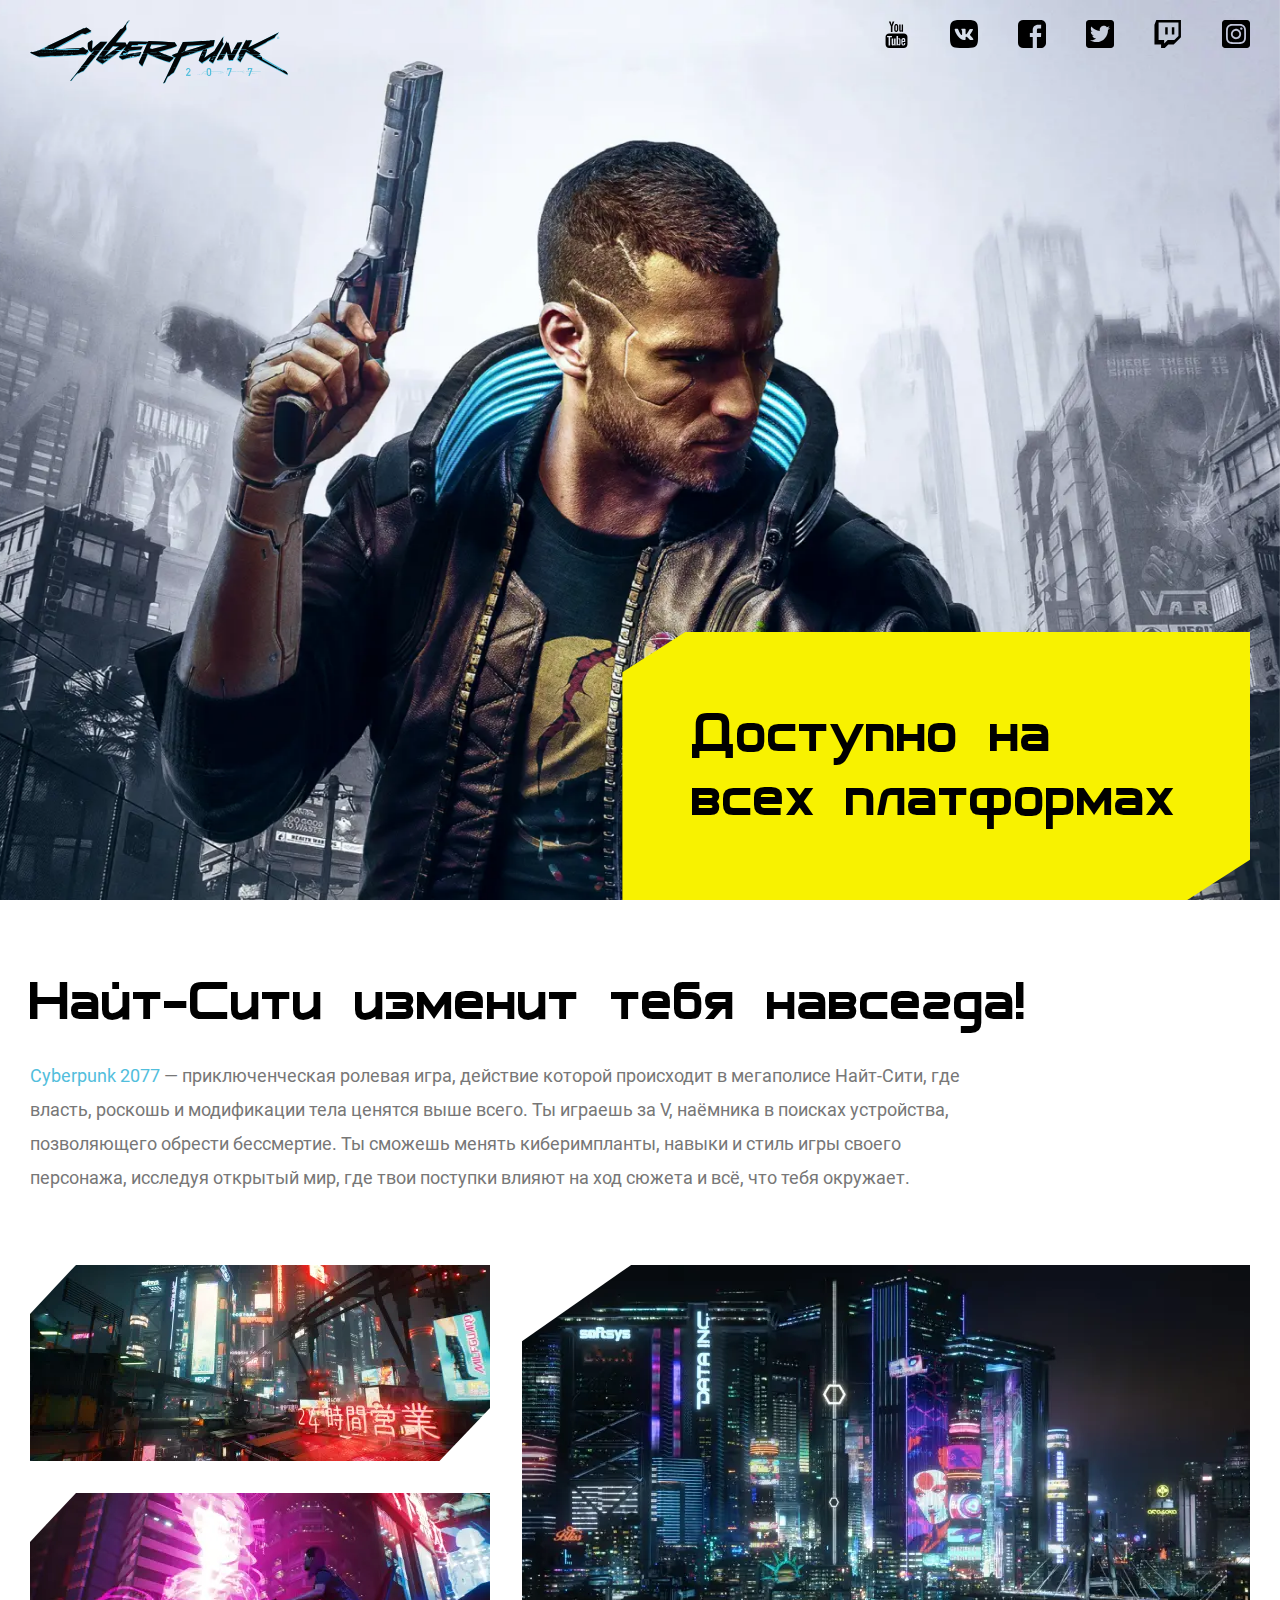
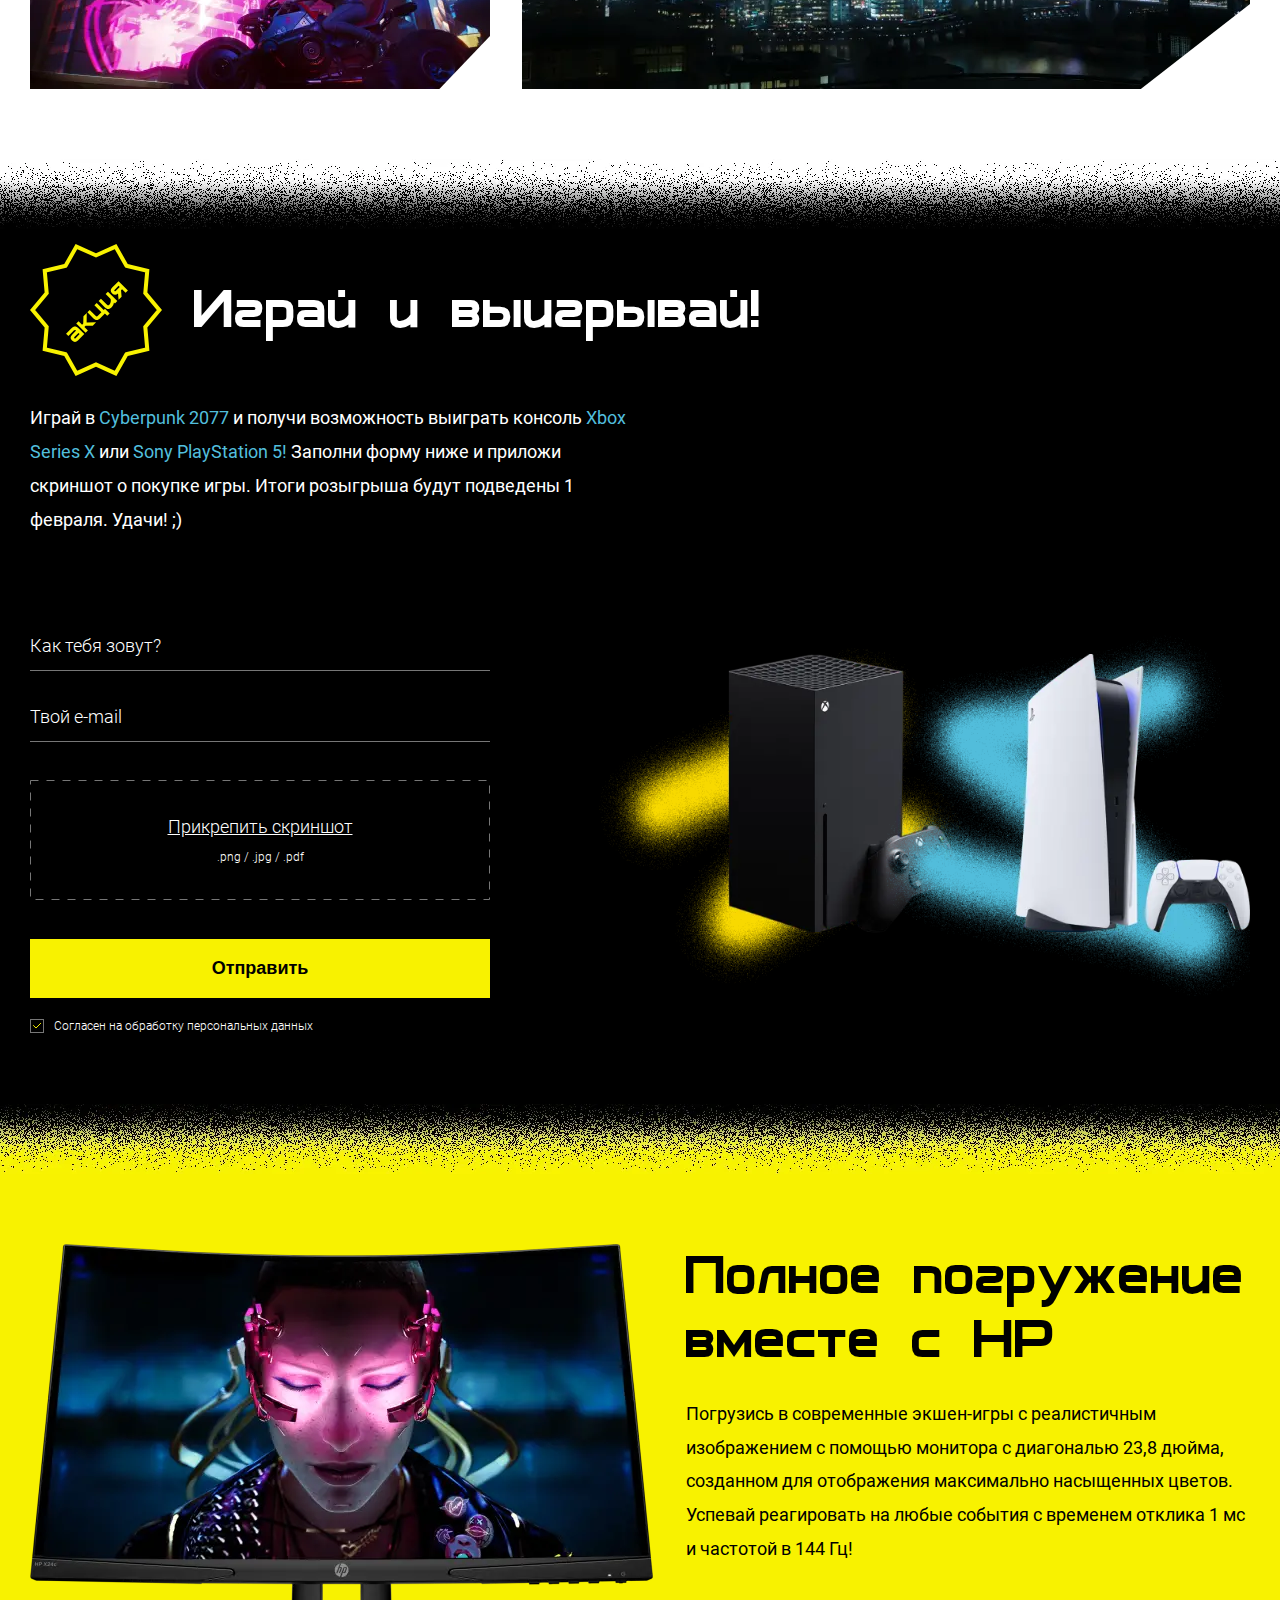
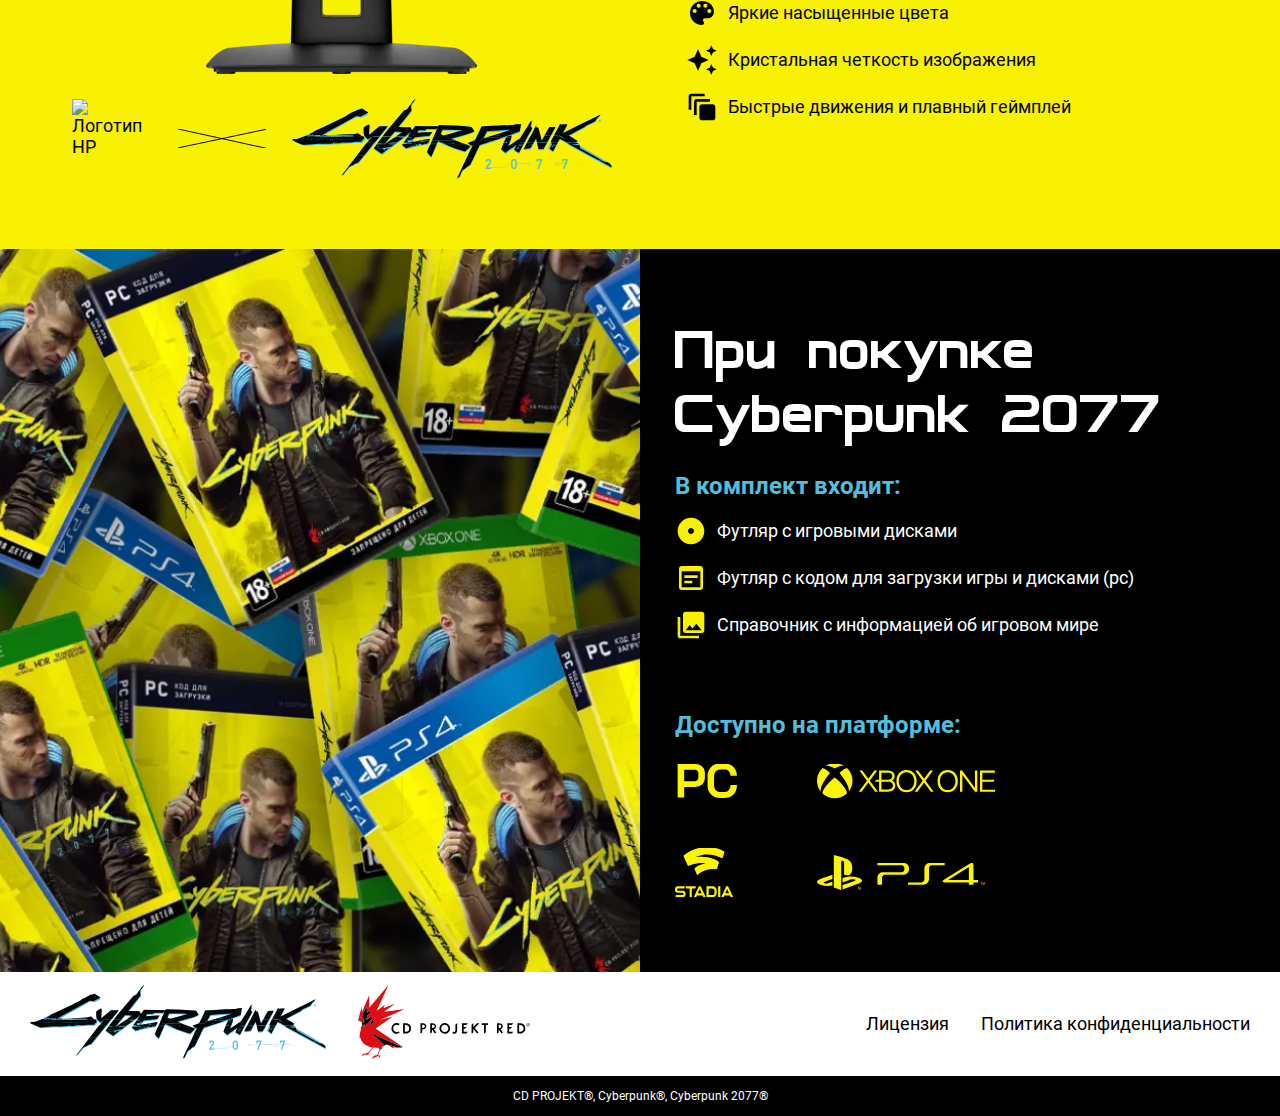
==== index.html @ 0f17a0e0 "Cyberpank prod" ====
<!DOCTYPE html>
<html lang="ru">

	<head>
		<meta charset="UTF-8">
		<meta name="viewport" content="width=device-width, initial-scale=1.0">
		<meta http-equiv="X-UA-Compatible" content="ie=edge">
		<link rel="apple-touch-icon" sizes="57x57" href="img/favicon/apple-icon-57x57.png">
		<link rel="apple-touch-icon" sizes="60x60" href="img/favicon/apple-icon-60x60.png">
		<link rel="apple-touch-icon" sizes="72x72" href="img/favicon/apple-icon-72x72.png">
		<link rel="apple-touch-icon" sizes="76x76" href="img/favicon/apple-icon-76x76.png">
		<link rel="apple-touch-icon" sizes="114x114" href="img/favicon/apple-icon-114x114.png">
		<link rel="apple-touch-icon" sizes="120x120" href="img/favicon/apple-icon-120x120.png">
		<link rel="apple-touch-icon" sizes="144x144" href="img/favicon/apple-icon-144x144.png">
		<link rel="apple-touch-icon" sizes="152x152" href="img/favicon/apple-icon-152x152.png">
		<link rel="apple-touch-icon" sizes="180x180" href="img/favicon/apple-icon-180x180.png">
		<link rel="icon" type="image/png" sizes="192x192"  href="img/favicon/android-icon-192x192.png">
		<link rel="icon" type="image/png" sizes="32x32" href="img/favicon/favicon-32x32.png">
		<link rel="icon" type="image/png" sizes="96x96" href="img/favicon/favicon-96x96.png">
		<link rel="icon" type="image/png" sizes="16x16" href="img/favicon/favicon-16x16.png">
		<!-- <link rel="manifest" href="img/favicon/manifest.json"> -->
		<!-- <meta name="msapplication-TileColor" content="#ffffff"> -->
		<meta name="msapplication-TileImage" content="img/favicon/ms-icon-144x144.png">
		<!-- <meta name="theme-color" content="#ffffff"> -->

		<title>Cyberpunk 2077</title>
		<link rel="stylesheet" href="css/swiper.scss">
		<link rel="stylesheet" href="css/style.css?_v=20231020212909">
		<!-- <link rel="stylesheet/sass" type="text/css" href="css/style.scss"> -->
	</head>

<body>
	
  <div class="body-wrapper">
		<header class='header'>
	<div class='container header__container'>
		<div class="header__logo">
			<a class="header__logo-link" href="index.html">
				<img class="header__logo-img" src="img/logo.svg" alt="Логотип 'Cyberpunk 2077'">
			</a>
		</div>

		<ul class="header__social-list list-social">
			<li class="list-social__item">
				<a class="list-social__link" href="https://www.youtube.com/@CyberpunkGame" rel="noreferrer noopener" target="_blank">
					<svg class="list-social__img list-social__img--youtube" width="30" height="30" viewBox="0 0 30 30" fill="none" xmlns="http://www.w3.org/2000/svg">
						<path d="M23.6577 22.3834H22.1128L22.12 21.4793C22.12 21.0774 22.4474 20.7487 22.8477 20.7487H22.9462C23.3471 20.7487 23.6755 21.0774 23.6755 21.4793L23.6577 22.3834ZM17.8638 20.4459C17.4719 20.4459 17.1514 20.7112 17.1514 21.0361V25.4335C17.1514 25.7577 17.4719 26.0225 17.8638 26.0225C18.2572 26.0225 18.578 25.7577 18.578 25.4335V21.0361C18.578 20.7109 18.2572 20.4459 17.8638 20.4459ZM27.2728 17.9861V26.3515C27.2728 28.3581 25.5459 30 23.4356 30H7.65571C5.54449 30 3.81824 28.3581 3.81824 26.3515V17.9861C3.81824 15.9795 5.54449 14.3373 7.65571 14.3373H23.4356C25.5459 14.3373 27.2728 15.9795 27.2728 17.9861ZM8.70835 27.2598L8.7071 18.4478L10.6632 18.4484V17.1428L5.4488 17.1349V18.4185L7.07654 18.4232V27.2598H8.70835ZM14.572 19.7604H12.9411V24.4659C12.9411 25.1467 12.9821 25.487 12.9386 25.6071C12.806 25.9721 12.21 26.3594 11.9776 25.6465C11.9382 25.5217 11.9729 25.1451 11.9723 24.4984L11.9657 19.7604H10.3439L10.3489 24.4237C10.3502 25.1385 10.333 25.6717 10.3546 25.9141C10.3943 26.3417 10.3802 26.8406 10.7739 27.1252C11.5076 27.6581 12.9139 27.0458 13.2657 26.2844L13.2626 27.256L14.5723 27.2576V19.7604H14.572ZM19.7892 25.1489L19.7858 21.2325C19.7845 19.7399 18.6765 18.8458 17.1723 20.0535L17.1789 17.1418L15.5496 17.1443L15.5418 27.1945L16.8812 27.1747L17.0031 26.5488C18.7156 28.1318 19.7917 27.0473 19.7892 25.1489ZM24.8932 24.6298L23.6702 24.6364C23.6695 24.6853 23.668 24.7417 23.6674 24.8032V25.4908C23.6674 25.8586 23.3656 26.1583 22.9991 26.1583H22.7595C22.3924 26.1583 22.0909 25.8586 22.0909 25.4908V25.4145V24.6582V23.6822H24.8911V22.6201C24.8911 21.8439 24.8714 21.068 24.8076 20.6242C24.6074 19.2206 22.6522 18.9977 21.6646 19.7163C21.3544 19.9407 21.1177 20.241 20.9801 20.6447C20.8409 21.0484 20.7721 21.6 20.7721 22.3005V24.6355C20.7724 28.5175 25.4515 27.9689 24.8932 24.6298ZM18.6206 11.9519C18.7047 12.158 18.8354 12.325 19.0127 12.4511C19.1878 12.5753 19.4121 12.6377 19.6801 12.6377C19.9153 12.6377 20.1235 12.5737 20.3049 12.4417C20.4857 12.3102 20.638 12.1139 20.7621 11.852L20.7315 12.4968H22.5494V4.70594H21.1183V10.7695C21.1183 11.0978 20.85 11.3667 20.5219 11.3667C20.1958 11.3667 19.9265 11.0978 19.9265 10.7695V4.70594H18.4329V9.96078C18.4329 10.6302 18.4448 11.0764 18.4645 11.3027C18.4855 11.5274 18.5364 11.743 18.6206 11.9519ZM13.1116 7.55176C13.1116 6.80391 13.1735 6.21993 13.2964 5.79889C13.4202 5.37942 13.6426 5.04221 13.9647 4.78788C14.2858 4.53229 14.6971 4.40434 15.1971 4.40434C15.6178 4.40434 15.978 4.48754 16.2792 4.65048C16.5816 4.81436 16.8146 5.02708 16.9766 5.2896C17.1414 5.55307 17.2533 5.82379 17.313 6.1008C17.374 6.3816 17.404 6.80517 17.404 7.37654V9.34686C17.404 10.0695 17.3753 10.6012 17.3196 10.9387C17.2643 11.2772 17.1454 11.5911 16.9615 11.8854C16.7798 12.1766 16.5456 12.3944 16.2617 12.5334C15.9746 12.6736 15.6462 12.7423 15.2753 12.7423C14.861 12.7423 14.5119 12.6846 14.2242 12.5642C13.9356 12.4445 13.7126 12.2639 13.5538 12.0241C13.3933 11.7839 13.2804 11.4915 13.2123 11.1505C13.1438 10.8098 13.1112 10.2974 13.1112 9.61443V7.55176H13.1116ZM14.5354 10.6465C14.5354 11.0878 14.8613 11.448 15.2581 11.448C15.6553 11.448 15.9796 11.0878 15.9796 10.6465V6.49916C15.9796 6.05857 15.6553 5.69836 15.2581 5.69836C14.8613 5.69836 14.5354 6.05857 14.5354 6.49916V10.6465ZM9.50424 12.7407H11.2192L11.2211 6.76546L13.2476 1.64677H11.3719L10.2945 5.44876L9.20184 1.63637H7.34549L9.50143 6.7683L9.50424 12.7407Z" fill="black"/>
					</svg>
				</a>
			</li>

			<li class="list-social__item">
				<a class="list-social__link" href="https://vk.com/cyberpunkgame?ysclid=lnx59z48bm689676609" rel="noreferrer noopener" target="_blank">
					<svg class="list-social__img list-social__img--vk" width="30" height="30" viewBox="0 0 30 30" fill="none" xmlns="http://www.w3.org/2000/svg">
						<g clip-path="url(#clip0_12_222)">
							<path d="M19.605 0H10.395C1.99 0 0 1.99 0 10.395V19.605C0 28.01 1.99 30 10.395 30H19.605C28.01 30 30 28.01 30 19.605V10.395C30 1.99 27.9888 0 19.605 0ZM24.22 21.4037H22.04C21.215 21.4037 20.96 20.7475 19.4775 19.245C18.1862 17.995 17.615 17.8263 17.2975 17.8263C16.8525 17.8263 16.725 17.9538 16.725 18.5675V20.5363C16.725 21.0663 16.5562 21.3838 15.1587 21.3838C12.8512 21.3838 10.2887 19.9862 8.49 17.3813C5.78 13.5712 5.0375 10.7125 5.0375 10.12C5.0375 9.8025 5.165 9.50625 5.77875 9.50625H7.95875C8.50875 9.50625 8.72125 9.76 8.93375 10.3525C10.0125 13.465 11.8125 16.1962 12.5538 16.1962C12.8288 16.1962 12.9562 16.0688 12.9562 15.3713V12.1512C12.8713 10.6687 12.0875 10.5425 12.0875 10.0138C12.0875 9.75875 12.3 9.505 12.6375 9.505H16.0675C16.5338 9.505 16.7025 9.75875 16.7025 10.3088V14.65C16.7025 15.115 16.915 15.285 17.0413 15.285C17.3162 15.285 17.55 15.115 18.0575 14.6075C19.625 12.85 20.7463 10.14 20.7463 10.14C20.895 9.8225 21.1488 9.52625 21.7 9.52625H23.88C24.5362 9.52625 24.685 9.86375 24.5362 10.33C24.2612 11.6012 21.5938 15.3687 21.5938 15.3687C21.3612 15.75 21.2762 15.9187 21.5938 16.3438C21.8263 16.6612 22.5888 17.3175 23.0975 17.91C24.0288 18.9688 24.7475 19.8575 24.9388 20.4725C25.1513 21.085 24.8325 21.4025 24.2188 21.4025L24.22 21.4037Z" fill="black"/>
						</g>
					</svg>							
				</a>
			</li>

			<li class="list-social__item">
				<a class="list-social__link" href="https://www.facebook.com/groups/officialcp2077/" rel="noreferrer noopener" target="_blank">
					<svg class="list-social__img list-social__img--facebook" width="30" height="30" viewBox="0 0 30 30" fill="none" xmlns="http://www.w3.org/2000/svg">
						<g clip-path="url(#clip0_12_224)">
						<path d="M5.47782 0C2.44335 0 0 2.44335 0 5.47782V24.5222C0 27.5567 2.44335 30 5.47782 30H15.7997V18.2719H12.6985V14.0494H15.7997V10.4419C15.7997 7.60764 17.6321 5.00532 21.8531 5.00532C23.5622 5.00532 24.826 5.16939 24.826 5.16939L24.7266 9.11253C24.7266 9.11253 23.4377 9.10035 22.0312 9.10035C20.5091 9.10035 20.265 9.80169 20.265 10.966V14.0494H24.8475L24.6478 18.2719H20.265V30.0001H24.5222C27.5567 30.0001 30 27.5567 30 24.5222V5.47785C30 2.44338 27.5567 3e-05 24.5222 3e-05H5.47779L5.47782 0Z" fill="black"/>
						</g>
					</svg>
				</a>
			</li>

			<li class="list-social__item">
				<a class="list-social__link" href="https://twitter.com/CyberpunkGame" rel="noreferrer noopener" target="_blank">
					<svg class="list-social__img list-social__img--twitter" width="30" height="30" viewBox="0 0 30 30" fill="none" xmlns="http://www.w3.org/2000/svg">
						<g clip-path="url(#clip0_12_226)">
						<path d="M26.7857 0H3.21429C1.43973 0 0 1.43973 0 3.21429V26.7857C0 28.5603 1.43973 30 3.21429 30H26.7857C28.5603 30 30 28.5603 30 26.7857V3.21429C30 1.43973 28.5603 0 26.7857 0ZM23.5112 10.6339C23.5246 10.8214 23.5246 11.0156 23.5246 11.2031C23.5246 17.0089 19.1049 23.6987 11.029 23.6987C8.53795 23.6987 6.22768 22.9754 4.28571 21.7299C4.64062 21.7701 4.98214 21.7835 5.34375 21.7835C7.39955 21.7835 9.28795 21.0871 10.7946 19.9085C8.86607 19.8683 7.24554 18.6027 6.68973 16.8616C7.36607 16.9621 7.97545 16.9621 8.67188 16.7812C6.66295 16.3728 5.15625 14.6049 5.15625 12.4687V12.4152C5.73884 12.7433 6.42187 12.9442 7.13839 12.971C6.536 12.5703 6.04218 12.0267 5.70098 11.3887C5.35979 10.7507 5.18185 10.0382 5.18304 9.31473C5.18304 8.49777 5.39732 7.74777 5.77902 7.09821C7.94196 9.76339 11.1897 11.5045 14.8326 11.692C14.2098 8.71205 16.4397 6.29464 19.1183 6.29464C20.3839 6.29464 21.5223 6.82366 22.3259 7.6808C23.317 7.4933 24.2679 7.125 25.1116 6.62277C24.7835 7.64062 24.0938 8.49777 23.183 9.04018C24.067 8.94643 24.9241 8.69866 25.7143 8.35714C25.1183 9.23438 24.3683 10.0112 23.5112 10.6339Z" fill="black"/>
						</g>
					</svg>
				</a>
			</li>

			<li class="list-social__item">
				<a class="list-social__link" href="https://www.twitch.tv/directory/category/cyberpunk-2077" rel="noreferrer noopener" target="_blank">
					<svg class="list-social__img list-social__img--twitch " width="29" height="30" viewBox="0 0 29 30" fill="none" xmlns="http://www.w3.org/2000/svg">
						<g clip-path="url(#clip0_12_228)">
						<path d="M1.99095 -0.00480652L-0.00378418 5.14475V26.1916H7.08713V29.9952H11.0766L14.8407 26.1916H20.6062L28.3599 18.3568V-0.00480652H1.99095ZM25.7024 17.0108L21.2689 21.4907H14.178L10.4139 25.2943V21.4907H4.42969V2.68046H25.7024V17.0108ZM21.2689 7.83001V15.6581H18.6115V7.83001H21.2689ZM14.178 7.83001V15.6581H11.5206V7.83001H14.178Z" fill="black"/>
						</g>
					</svg>
				</a>
			</li>

			<li class="list-social__item">
				<a class="list-social__link" href="https://www.instagram.com/cyberpunkgame/?ysclid=lnx5ja9n63415415352" rel="noreferrer noopener" target="_blank">
					<svg class="list-social__img list-social__img--instagram" width="30" height="30" viewBox="0 0 30 30" fill="none" xmlns="http://www.w3.org/2000/svg">
						<g clip-path="url(#clip0_12_230)">
						<path d="M15 11.4281C14.2936 11.4284 13.6032 11.6381 13.0159 12.0307C12.4287 12.4234 11.9711 12.9813 11.701 13.634C11.4308 14.2867 11.3603 15.0049 11.4983 15.6977C11.6362 16.3904 11.9765 17.0268 12.4761 17.5262C12.9757 18.0256 13.6122 18.3656 14.305 18.5033C14.9978 18.6411 15.7159 18.5702 16.3685 18.2999C17.0211 18.0295 17.5789 17.5717 17.9713 16.9843C18.3638 16.3969 18.5732 15.7064 18.5732 15C18.5725 14.0527 18.1958 13.1444 17.5258 12.4746C16.8558 11.8049 15.9473 11.4285 15 11.4281ZM23.3511 8.68259C23.1693 8.22177 22.8947 7.80323 22.5444 7.45293C22.1941 7.10263 21.7756 6.82804 21.3147 6.6462C19.9085 6.09107 16.5603 6.21562 15 6.21562C13.4397 6.21562 10.0949 6.08638 8.6846 6.6462C8.22378 6.82804 7.80524 7.10263 7.45494 7.45293C7.10464 7.80323 6.83005 8.22177 6.64821 8.68259C6.09375 10.0888 6.21763 13.4404 6.21763 14.9993C6.21763 16.5583 6.09375 19.9058 6.65089 21.3167C6.83273 21.7776 7.10732 22.1961 7.45761 22.5464C7.80791 22.8967 8.22646 23.1713 8.68728 23.3531C10.0935 23.9083 13.4417 23.7837 15.0027 23.7837C16.5636 23.7837 19.9071 23.9129 21.3174 23.3531C21.7782 23.1713 22.1968 22.8967 22.5471 22.5464C22.8974 22.1961 23.172 21.7776 23.3538 21.3167C23.9129 19.9105 23.7844 16.5589 23.7844 15C23.7844 13.4411 23.9129 10.0942 23.3538 8.68326L23.3511 8.68259ZM15 20.4911C13.914 20.4911 12.8523 20.169 11.9493 19.5657C11.0463 18.9623 10.3425 18.1047 9.92691 17.1013C9.5113 16.098 9.40256 14.9939 9.61444 13.9287C9.82631 12.8636 10.3493 11.8852 11.1172 11.1172C11.8852 10.3493 12.8636 9.82631 13.9287 9.61444C14.9939 9.40256 16.098 9.5113 17.1013 9.92691C18.1047 10.3425 18.9623 11.0463 19.5657 11.9493C20.169 12.8523 20.4911 13.914 20.4911 15C20.492 15.7213 20.3505 16.4358 20.0749 17.1024C19.7992 17.769 19.3948 18.3747 18.8847 18.8847C18.3747 19.3948 17.769 19.7992 17.1024 20.0749C16.4358 20.3505 15.7213 20.492 15 20.4911ZM20.7174 10.5603C20.4639 10.5604 20.216 10.4853 20.0052 10.3446C19.7943 10.2038 19.6299 10.0037 19.5328 9.76952C19.4357 9.53533 19.4102 9.2776 19.4596 9.02894C19.509 8.78027 19.631 8.55183 19.8102 8.37251C19.9894 8.1932 20.2178 8.07106 20.4664 8.02155C20.7151 7.97204 20.9728 7.99739 21.2071 8.09437C21.4413 8.19136 21.6415 8.35564 21.7824 8.56643C21.9233 8.77722 21.9984 9.02505 21.9984 9.27857C21.9991 9.44693 21.9666 9.61377 21.9027 9.76952C21.8388 9.92527 21.7447 10.0669 21.626 10.1862C21.5072 10.3055 21.366 10.4002 21.2106 10.4649C21.0551 10.5295 20.8884 10.5629 20.7201 10.5629L20.7174 10.5603ZM26.7857 0H3.21429C2.3618 0 1.54424 0.338647 0.941442 0.941443C0.338647 1.54424 0 2.3618 0 3.21429L0 26.7857C0 27.6382 0.338647 28.4558 0.941442 29.0586C1.54424 29.6614 2.3618 30 3.21429 30H26.7857C27.6382 30 28.4558 29.6614 29.0586 29.0586C29.6614 28.4558 30 27.6382 30 26.7857V3.21429C30 2.3618 29.6614 1.54424 29.0586 0.941443C28.4558 0.338647 27.6382 0 26.7857 0ZM25.6393 19.4196C25.5529 21.1359 25.1612 22.6567 23.9083 23.9062C22.6554 25.1558 21.1359 25.5556 19.4217 25.6373C17.6531 25.7371 12.3509 25.7371 10.5824 25.6373C8.86607 25.5509 7.35067 25.1585 6.09576 23.9062C4.84085 22.654 4.44643 21.1326 4.36473 19.4196C4.26496 17.6504 4.26496 12.3475 4.36473 10.5804C4.45112 8.86406 4.83817 7.3433 6.09576 6.09375C7.35335 4.8442 8.87277 4.44911 10.5824 4.36741C12.3509 4.26763 17.6531 4.26763 19.4217 4.36741C21.1379 4.45379 22.658 4.84621 23.9083 6.09844C25.1585 7.35067 25.5576 8.8721 25.6393 10.5884C25.7391 12.3509 25.7391 17.6491 25.6393 19.4196Z" fill="black"/>
						</g>
					</svg>
				</a>
			</li>
		</ul>
		<!-- Разметка любой навигации по сойту -->
		<!-- nav.menu__body>ul.menu__list>li.menu__item*3>a.menu__link[href="#"] -->
	</div>
</header>
		
		<main>
			<section class="hero">
  <h1 class="visually-hidden">Cyberpank 2077</h1>
  <div class="hero__slider swiper">
    <!-- Additional required wrapper -->
    <ul class="hero__slider-list swiper-wrapper">
      <!-- Slides -->
      <li class="hero__slider-item swiper-slide">
        <picture><source srcset="img/hero/slider-1.webp" type="image/webp"><img src="img/hero/slider-1.jpg" alt=""></picture>
      </li>
      <li class="hero__slider-item swiper-slide">
        <picture><source srcset="img/hero/slider-2.webp" type="image/webp"><img src="img/hero/slider-2.jpg" alt=""></picture>
      </li>
      <li class="hero__slider-item swiper-slide">
        <picture><source srcset="img/hero/slider-3.webp" type="image/webp"><img src="img/hero/slider-3.jpg" alt=""></picture>
      </li>
    </ul>
  </div>

  <div class="container hero__container">
    <div class="hero__info info-hero" data-da=".hero, last, 720">
      <p class="info-hero__text">Доступно на всех платформах</p>
      <!-- <button class="button info-hero__button button--black">Узнать больше</button> -->
    </div>
  </div>
</section>
			<section class="about">
  <div class="container about__container">
    <h2 class="section__title about__title">Найт-Сити изменит тебя навсегда!</h2>

    <p class="about__text"><span>Cyberpunk 2077</span> — приключенческая ролевая игра, действие которой происходит в мегаполисе Найт-Сити, где власть, роскошь и модификации тела ценятся выше всего. Ты играешь за V, наёмника в поисках устройства, позволяющего обрести бессмертие. Ты сможешь менять киберимпланты, навыки и стиль игры своего персонажа, исследуя открытый мир, где твои поступки влияют на ход сюжета и всё, что тебя окружает.</p>

    <ul class="about__gallery" data-da=".about, last, 520">
      <li class="about__gallery-img">
        <picture><source srcset="img/about/screen-1.webp" type="image/webp"><img src="img/about/screen-1.jpg" width="460" height="196" alt="Скриншот Найт-Сити"></picture>
      </li>
      <li class="about__gallery-img">
        <picture><source srcset="img/about/screen-2.webp" type="image/webp"><img src="img/about/screen-2.jpg" width="460" height="196" alt="Скриншот Найт-Сити"></picture>
      </li>
      <li class="about__gallery-img about__gallery-img--big">
        <picture><source srcset="img/about/screen-3.webp" type="image/webp"><img src="img/about/screen-3.jpg" width="788" height="424" alt="Скриншот Найт-Сити"></picture>
      </li>
    </ul>
  </div>

</section>
			<section class="win">
  <div class="container win__container">
    <div class="win__about">
      <h2 class="section__title win__title">
        <img src="img/win/sale.svg" width="132" height="132" alt="Акция">
        Играй и выигрывай!</h2>
      <p class="win__text">
        Играй в <span>Cyberpunk 2077</span> и получи возможность выиграть консоль <span>Xbox Series X</span> или <span>Sony PlayStation 5!</span> Заполни форму ниже и приложи скриншот о покупке игры. Итоги розыгрыша будут подведены 1 февраля. Удачи! ;)
      </p>
    </div>

    <div class="win__wrapper">
      <form class="win__form form-win form">
        <div class="form__input-wrapper">
          <input class="form__input form-win__input" type="text" placeholder="Как тебя зовут?" id="name" required>
          <label class="error-container error-container--name" for="name"></label>
        </div>

        <div class="form__input-wrapper">
          <input class="form__input form-win__input" type="email" placeholder="Твой e-mail" id="email" required>
          <label class="error-container error-container--email" for="name"></label>
        </div>

        <div class="form__file">
          <div class="form__file-preview">
            <img src="" alt="Превью отправляемого фото">
          </div>
          <label class="form__label-file form-win__label-file" for="file">
            <p>Прикрепить скриншот</p>
            <span>.png / .jpg / .pdf</span>
            <input class="form__file-input form-win__file-input" type="file" id="file" name="file" accept="image/png, image/jpeg, image/pdf" required>
          </label>
          <div class="error-container error-container--file"></div>
        </div>

        <div class="form__submit">
          <button class="button form-win__submit button--yellow" type="submit">Отправить</button>
          <div class="form__input-wrapper">
            <input class="form__check form-win__check" type="checkbox" checked id="data" name="data">
            <label class="form__label-check form-win__label-check" for="data" id="check">
              Согласен на обработку персональных данных
            </label>
            <div class="error-container error-container--check"></div>
          </div>

        </div>
      </form>

      <div class="win__imgs" data-da=".win__container, 0, 1024, .win__title, 0, 720">
        <picture><source srcset="img/win/xbox.webp" type="image/webp"><img class="win__img win__img--xbox" src="img/win/xbox.png" width="460" height="456" alt="Игровая приставка Xbox Series X"></picture>
        <picture><source srcset="img/win/ps4.webp" type="image/webp"><img class="win__img win__img--ps" src="img/win/ps4.png" width="460" height="456" alt="Игровая приставка Sony PlayStation 5"></picture>
      </div>
    </div>
  </div>
</section>
			<section class="complect">
  <div class="container complect__container">
    <div class="complect__img">
      <picture><source srcset="img/complect/monitor.webp" type="image/webp"><img class="complect__img-main" src="img/complect/monitor.png" width="624" height="430" alt="Монитор HP"></picture>

      <div class="complect__img-icons">
        <img class="complect__icon complect__icon--mark" src="img/complect/HP.svg" width="80" height="80" alt="Логотип HP">
        <img class="complect__icon complect__icon--and" src="img/complect/and.svg" width="90" height="19" alt="Объединяющий знак &">
        <img class="complect__icon complect__icon--logo" src="img/logo.svg" width="320" height="80" alt="Логотип Cyberpank 2077">
      </div>
    </div>

    <div class="complect__about">
      <h2 class="section__title complect__title">Полное погружение вместе с HP</h2>

      <p class="complect__text">Погрузись в современные экшен-игры с реалистичным изображением с помощью монитора с диагональю 23,8 дюйма, созданном для отображения максимально насыщенных цветов. Успевай реагировать на любые события с временем отклика 1 мс и частотой в 144 Гц!</p>

      <ul class="list__items complect__advantages">
        <li class="list__item complect__advantage">
          <img class="list__img complect__advantage-img" src="img/complect/color.svg" width="32" height="32" alt="Иконка палитры">

          <p class="list__text complect__advantage-text">Яркие насыщенные цвета</p>
        </li>

        <li class="list__item complect__advantage">
          <img class="list__img complect__advantage-img" src="img/complect/star.svg" width="32" height="32" alt="Иконка звёзд">

          <p class="list__text complect__advantage-text">Кристальная четкость изображения</p>
        </li>

        <li class="list__item complect__advantage">
          <img class="list__img complect__advantage-img" src="img/complect/layers.svg" width="32" height="32" alt="Иконка слоёв листов">

          <p class="list__text complect__advantage-text">Быстрые движения и плавный геймплей</p>
        </li>
      </ul>

      <!-- <a class="button button--black complect__button" href="/">Подробнее</a> -->
    </div>
  </div>
</section>
			<section class="buy">
  <div class="buy__wrapper">
    <div class="buy__img">
      <picture><source srcset="img/buy/bg.webp" type="image/webp"><img src="img/buy/bg.jpg" width="100%" height="100%" alt="Коробки с игрой Cyberpank 2077 под все платфоррмы"></picture>
    </div>
    
    <div class="buy__about">
      <h2 class="section__title buy__title">При покупке Cyberpunk 2077</h2>
      <div class="buy__complect">
        <p class="buy__list-title buy__complect-title">В комплект входит:</p>
        <ul class="list__items buy__complect-items">
          <li class="list__item buy__item">
            <img class="list__img buy__item-img" width="32" height="32" src="img/buy/disk.svg"  alt="Иконка диска">
            <p class="list__text buy__item-text">Футляр с игровыми дисками</p>
          </li>
          <li class="list__item buy__item">
            <img class="list__img buy__item-img" width="32" height="32" src="img/buy/file.svg"  alt="Иконка текстового файла">
            <p class="list__text buy__item-text">Футляр с кодом для загрузки игры и дисками (pc)</p>
          </li>
          <li class="list__item buy__item">
            <img class="list__img buy__item-img" width="32" height="32" src="img/buy/collections.svg"  alt="Иконка галлерея изображений">
            <p class="list__text buy__item-text">Справочник с информацией об игровом мире</p>
          </li>
        </ul>
      </div>

      <div class="buy__platform">
        <p class="buy__list-title buy__platform-title">Доступно на платформе:</p>
        <ul class="buy__platform-items">
          <li class="buy__platform-item">
            <img class="buy__platform-img" src="img/buy/pc.svg" width="65" height="35" alt="Иконка PC">
          </li>
      
          <li class="buy__platform-item">
            <img class="buy__platform-img" src="img/buy/xbox.svg" width="178" height="35" alt="Иконка xbox">
          </li>
      
          <li class="buy__platform-item">
            <img class="buy__platform-img" src="img/buy/stadia.svg" width="58" height="50" alt="Иконка stadia">
          </li>
          <li class="buy__platform-item">
            <img class="buy__platform-img" src="img/buy/ps.svg" width="168" height="35" alt="Иконка ps 4">
          </li>
        </ul>
      </div>
    </div>
  </div>
</section>
		</main>

		<footer class="footer">
  <div class="container">
    <div class="footer__container">
      <div class="footer__left">
        <a href="index.html">
          <img class="footer__logo footer__logo--cyberpank" src="img/logo.svg" width="296" height="74" alt="Логотип Cyberpank 2077">
        </a>

        <a href="https://www.cdprojektred.com/en">
          <img class="footer__logo footer__logo--red" src="img/cd-logo.svg" width="172" height="74" alt="Логотип CD PROJECT RED">
        </a>
      </div>
      
      <div class="footer__right">
        <a class="footer__right-license" href="license.html">Лицензия</a>
        <a class="footer__right-police" href="police.html">Политика конфиденциальности</a>
      </div>
    </div>

  </div>

  <div class="footer__copy">
    <p>CD PROJEKT®, Cyberpunk®, Cyberpunk 2077®</p>
  </div>
</footer>
  </div>

  <script src="js/app.min.js?_v=20231020212909"></script>
</body>
</html>
---- css/style.css ----
@charset "UTF-8";

/* 
	$maxW - ширина экрана с которой начинается изменение $value в меньшую сторону экрана до $minWidth (задана в var.scss)
	$minW - ширина экрана на которой изменение $value прекращается на значении $mobSize
*/

@font-face {
  font-family: "Archangelsk";
  font-style: normal;
  font-weight: 400;
  font-display: swap;
  src: local("Archangelsk"), url("../fonts/Archangelsk.woff2") format("woff2"), url("../fonts/Archangelsk.woff") format("woff");
}

@font-face {
  font-family: "Roboto";
  font-style: normal;
  font-weight: 700;
  font-display: swap;
  src: local("Roboto"), url("../fonts/Roboto-Bold.woff2") format("woff2"), url("../fonts/Roboto-Bold.woff") format("woff");
}

@font-face {
  font-family: "Roboto";
  font-style: normal;
  font-weight: 400;
  font-display: swap;
  src: local("Roboto"), url("../fonts/Roboto-Regular.woff2") format("woff2"), url("../fonts/Roboto-Regular.woff") format("woff");
}

@font-face {
  font-family: "Roboto";
  font-style: normal;
  font-weight: 300;
  font-display: swap;
  src: local("Roboto"), url("../fonts/Roboto-Light.woff2") format("woff2"), url("../fonts/Roboto-Light.woff") format("woff");
}

html {
  height: 100%;
  box-sizing: border-box;
}

* {
  box-sizing: inherit;
  scroll-behavior: smooth;
}

body {
  color: #000;
  font-size: calc(16px + 2 * ((100vw - 320px) / 1600));
  font-family: "Roboto", "sans-serif";
  position: relative;
  min-width: 320px;
  overflow-x: hidden;
  margin: 0;
}

body._lock {
  overflow: hidden;
}

body._lock .body-wrapper {
  overflow: hidden;
}

.body-wrapper {
  position: relative;
  width: 100vw;
  height: 100%;
  overflow-x: hidden;
}

main {
  flex-grow: 1;
}

*,
*::before,
*::after {
  box-sizing: inherit;
}

a {
  display: inline-block;
  text-decoration: none;
  color: inherit;
}

h1,
h2,
h3,
h4,
h5,
h6,
p,
ul {
  margin: 0;
}

ul {
  list-style: none;
  padding: 0;
}

ol {
  padding: 0;
  margin: 0;
}

/* // Счётчик для ul, ol

// .list-counter
.list-counter {
	list-style-type: none;
	counter-reset: item;

	// .list-counter li
	li {
		position: relative;

		//.list-counter li::before
		&::before {
			position: absolute;
			top: 0;
			left: 0;
			counter-increment: item;
			content: counter(item);
		}
	}
} */

img {
  -o-object-fit: cover;
     object-fit: cover;
}

button,
input,
textarea,
fieldset {
  color: inherit;
  font-size: inherit;
  margin: 0;
  padding: 0;
  border: none;
  background-color: transparent;
}

button,
input,
textarea,
select {
  cursor: pointer;
}

input:focus-visible,
textarea:focus-visible,
fieldset:focus-visible,
select:focus-visible {
  outline: none;
}

picture {
  display: flex;
}

picture source {
  width: 0;
  height: 0;
}

picture img {
  width: 100%;
  height: 100%;
}

.visually-hidden {
  position: absolute;
  width: 1px;
  height: 1px;
  margin: -1px;
  border: 0;
  padding: 0;
  white-space: nowrap;
  -webkit-clip-path: inset(100%);
          clip-path: inset(100%);
  clip: rect(0 0 0 0);
  overflow: hidden;
}

.container {
  --width: 1280px;
  --padding: 30px;
  max-width: calc(var(--width) + var(--padding) * 2);
  margin: 0 auto;
  padding: 0 var(--padding);
}

section {
  margin-bottom: 4.375rem;
}

.section__title {
  font-family: Archangelsk;
  font-size: calc(30px + 32 * ((100vw - 320px) / 1600));
  font-weight: 400;
  margin-bottom: 25px;
}

.button {
  padding: 1.1875rem 3.125rem;
  font-weight: 700;
}

.button--yellow {
  color: #000;
  background-color: #F8F200;
}

.button--black {
  color: #F8F200;
  background-color: #000;
}

.license {
  font-size: calc(14px + 4 * ((100vw - 320px) / 1600));
}

/**
 * Swiper 10.3.1
 * Most modern mobile touch slider and framework with hardware accelerated transitions
 * https://swiperjs.com
 *
 * Copyright 2014-2023 Vladimir Kharlampidi
 *
 * Released under the MIT License
 *
 * Released on: September 28, 2023
 */

/* FONT_START */

@font-face {
  font-family: "swiper-icons";
  src: url("data:application/font-woff;charset=utf-8;base64, [base64]//wADZ2x5ZgAAAywAAADMAAAD2MHtryVoZWFkAAABbAAAADAAAAA2E2+eoWhoZWEAAAGcAAAAHwAAACQC9gDzaG10eAAAAigAAAAZAAAArgJkABFsb2NhAAAC0AAAAFoAAABaFQAUGG1heHAAAAG8AAAAHwAAACAAcABAbmFtZQAAA/gAAAE5AAACXvFdBwlwb3N0AAAFNAAAAGIAAACE5s74hXjaY2BkYGAAYpf5Hu/j+W2+MnAzMYDAzaX6QjD6/4//Bxj5GA8AuRwMYGkAPywL13jaY2BkYGA88P8Agx4j+/8fQDYfA1AEBWgDAIB2BOoAeNpjYGRgYNBh4GdgYgABEMnIABJzYNADCQAACWgAsQB42mNgYfzCOIGBlYGB0YcxjYGBwR1Kf2WQZGhhYGBiYGVmgAFGBiQQkOaawtDAoMBQxXjg/wEGPcYDDA4wNUA2CCgwsAAAO4EL6gAAeNpj2M0gyAACqxgGNWBkZ2D4/wMA+xkDdgAAAHjaY2BgYGaAYBkGRgYQiAHyGMF8FgYHIM3DwMHABGQrMOgyWDLEM1T9/w8UBfEMgLzE////P/5//f/V/xv+r4eaAAeMbAxwIUYmIMHEgKYAYjUcsDAwsLKxc3BycfPw8jEQA/[base64]/uznmfPFBNODM2K7MTQ45YEAZqGP81AmGGcF3iPqOop0r1SPTaTbVkfUe4HXj97wYE+yNwWYxwWu4v1ugWHgo3S1XdZEVqWM7ET0cfnLGxWfkgR42o2PvWrDMBSFj/IHLaF0zKjRgdiVMwScNRAoWUoH78Y2icB/yIY09An6AH2Bdu/UB+yxopYshQiEvnvu0dURgDt8QeC8PDw7Fpji3fEA4z/PEJ6YOB5hKh4dj3EvXhxPqH/SKUY3rJ7srZ4FZnh1PMAtPhwP6fl2PMJMPDgeQ4rY8YT6Gzao0eAEA409DuggmTnFnOcSCiEiLMgxCiTI6Cq5DZUd3Qmp10vO0LaLTd2cjN4fOumlc7lUYbSQcZFkutRG7g6JKZKy0RmdLY680CDnEJ+UMkpFFe1RN7nxdVpXrC4aTtnaurOnYercZg2YVmLN/d/gczfEimrE/fs/bOuq29Zmn8tloORaXgZgGa78yO9/cnXm2BpaGvq25Dv9S4E9+5SIc9PqupJKhYFSSl47+Qcr1mYNAAAAeNptw0cKwkAAAMDZJA8Q7OUJvkLsPfZ6zFVERPy8qHh2YER+3i/BP83vIBLLySsoKimrqKqpa2hp6+jq6RsYGhmbmJqZSy0sraxtbO3sHRydnEMU4uR6yx7JJXveP7WrDycAAAAAAAH//wACeNpjYGRgYOABYhkgZgJCZgZNBkYGLQZtIJsFLMYAAAw3ALgAeNolizEKgDAQBCchRbC2sFER0YD6qVQiBCv/H9ezGI6Z5XBAw8CBK/m5iQQVauVbXLnOrMZv2oLdKFa8Pjuru2hJzGabmOSLzNMzvutpB3N42mNgZGBg4GKQYzBhYMxJLMlj4GBgAYow/P/PAJJhLM6sSoWKfWCAAwDAjgbRAAB42mNgYGBkAIIbCZo5IPrmUn0hGA0AO8EFTQAA");
  font-weight: 400;
  font-style: normal;
}

/* FONT_END */

:root {
  --swiper-theme-color: #007aff;
  /*
  --swiper-preloader-color: var(--swiper-theme-color);
  --swiper-wrapper-transition-timing-function: initial;
  */
}

:host {
  position: relative;
  display: block;
  margin-left: auto;
  margin-right: auto;
  z-index: 1;
}

.swiper {
  margin-left: auto;
  margin-right: auto;
  position: relative;
  overflow: hidden;
  overflow: clip;
  list-style: none;
  padding: 0;
  /* Fix of Webkit flickering */
  z-index: 1;
  display: block;
}

.swiper-vertical > .swiper-wrapper {
  flex-direction: column;
}

.swiper-wrapper {
  position: relative;
  width: 100%;
  height: 100%;
  z-index: 1;
  display: flex;
  transition-property: transform;
  transition-timing-function: var(--swiper-wrapper-transition-timing-function, initial);
  box-sizing: content-box;
}

.swiper-android .swiper-slide,
.swiper-ios .swiper-slide,
.swiper-wrapper {
  transform: translate3d(0px, 0, 0);
}

.swiper-horizontal {
  touch-action: pan-y;
}

.swiper-vertical {
  touch-action: pan-x;
}

.swiper-slide {
  flex-shrink: 0;
  width: 100%;
  height: 100%;
  position: relative;
  transition-property: transform;
  display: block;
}

.swiper-slide-invisible-blank {
  visibility: hidden;
}

/* Auto Height */

.swiper-autoheight,
.swiper-autoheight .swiper-slide {
  height: auto;
}

.swiper-autoheight .swiper-wrapper {
  align-items: flex-start;
  transition-property: transform, height;
}

.swiper-backface-hidden .swiper-slide {
  transform: translateZ(0);
  -webkit-backface-visibility: hidden;
  backface-visibility: hidden;
}

/* 3D Effects */

.swiper-3d.swiper-css-mode .swiper-wrapper {
  perspective: 1200px;
}

.swiper-3d .swiper-wrapper {
  transform-style: preserve-3d;
}

.swiper-3d {
  perspective: 1200px;
}

.swiper-3d .swiper-slide,
.swiper-3d .swiper-cube-shadow {
  transform-style: preserve-3d;
}

/* CSS Mode */

.swiper-css-mode > .swiper-wrapper {
  overflow: auto;
  scrollbar-width: none;
  /* For Firefox */
  -ms-overflow-style: none;
  /* For Internet Explorer and Edge */
}

.swiper-css-mode > .swiper-wrapper::-webkit-scrollbar {
  display: none;
}

.swiper-css-mode > .swiper-wrapper > .swiper-slide {
  scroll-snap-align: start start;
}

.swiper-css-mode.swiper-horizontal > .swiper-wrapper {
  scroll-snap-type: x mandatory;
}

.swiper-css-mode.swiper-vertical > .swiper-wrapper {
  scroll-snap-type: y mandatory;
}

.swiper-css-mode.swiper-free-mode > .swiper-wrapper {
  scroll-snap-type: none;
}

.swiper-css-mode.swiper-free-mode > .swiper-wrapper > .swiper-slide {
  scroll-snap-align: none;
}

.swiper-css-mode.swiper-centered > .swiper-wrapper::before {
  content: "";
  flex-shrink: 0;
  order: 9999;
}

.swiper-css-mode.swiper-centered > .swiper-wrapper > .swiper-slide {
  scroll-snap-align: center center;
  scroll-snap-stop: always;
}

.swiper-css-mode.swiper-centered.swiper-horizontal > .swiper-wrapper > .swiper-slide:first-child {
  -webkit-margin-start: var(--swiper-centered-offset-before);
          margin-inline-start: var(--swiper-centered-offset-before);
}

.swiper-css-mode.swiper-centered.swiper-horizontal > .swiper-wrapper::before {
  height: 100%;
  min-height: 1px;
  width: var(--swiper-centered-offset-after);
}

.swiper-css-mode.swiper-centered.swiper-vertical > .swiper-wrapper > .swiper-slide:first-child {
  -webkit-margin-before: var(--swiper-centered-offset-before);
          margin-block-start: var(--swiper-centered-offset-before);
}

.swiper-css-mode.swiper-centered.swiper-vertical > .swiper-wrapper::before {
  width: 100%;
  min-width: 1px;
  height: var(--swiper-centered-offset-after);
}

/* Slide styles start */

/* 3D Shadows */

.swiper-3d .swiper-slide-shadow,
.swiper-3d .swiper-slide-shadow-left,
.swiper-3d .swiper-slide-shadow-right,
.swiper-3d .swiper-slide-shadow-top,
.swiper-3d .swiper-slide-shadow-bottom,
.swiper-3d .swiper-slide-shadow,
.swiper-3d .swiper-slide-shadow-left,
.swiper-3d .swiper-slide-shadow-right,
.swiper-3d .swiper-slide-shadow-top,
.swiper-3d .swiper-slide-shadow-bottom {
  position: absolute;
  left: 0;
  top: 0;
  width: 100%;
  height: 100%;
  pointer-events: none;
  z-index: 10;
}

.swiper-3d .swiper-slide-shadow {
  background: rgba(0, 0, 0, 0.15);
}

.swiper-3d .swiper-slide-shadow-left {
  background-image: linear-gradient(to left, rgba(0, 0, 0, 0.5), rgba(0, 0, 0, 0));
}

.swiper-3d .swiper-slide-shadow-right {
  background-image: linear-gradient(to right, rgba(0, 0, 0, 0.5), rgba(0, 0, 0, 0));
}

.swiper-3d .swiper-slide-shadow-top {
  background-image: linear-gradient(to top, rgba(0, 0, 0, 0.5), rgba(0, 0, 0, 0));
}

.swiper-3d .swiper-slide-shadow-bottom {
  background-image: linear-gradient(to bottom, rgba(0, 0, 0, 0.5), rgba(0, 0, 0, 0));
}

.swiper-lazy-preloader {
  width: 42px;
  height: 42px;
  position: absolute;
  left: 50%;
  top: 50%;
  margin-left: -21px;
  margin-top: -21px;
  z-index: 10;
  transform-origin: 50%;
  box-sizing: border-box;
  border: 4px solid var(--swiper-preloader-color, var(--swiper-theme-color));
  border-radius: 50%;
  border-top-color: transparent;
}

.swiper:not(.swiper-watch-progress) .swiper-lazy-preloader,
.swiper-watch-progress .swiper-slide-visible .swiper-lazy-preloader {
  animation: swiper-preloader-spin 1s infinite linear;
}

.swiper-lazy-preloader-white {
  --swiper-preloader-color: #fff;
}

.swiper-lazy-preloader-black {
  --swiper-preloader-color: #000;
}

@keyframes swiper-preloader-spin {
  0% {
    transform: rotate(0deg);
  }

  100% {
    transform: rotate(360deg);
  }
}

/* Slide styles end */

.form {
  display: grid;
  gap: 2.1875rem;
}

.form__input {
  padding-bottom: 0.8125rem;
  border-bottom: 1px solid #777;
  width: 100%;
}

.form__input-wrapper {
  position: relative;
}

.form__input::-moz-placeholder {
  font-family: "Roboto", "sans-serif";
  font-weight: 300;
  color: #fff;
}

.form__input::placeholder {
  font-family: "Roboto", "sans-serif";
  font-weight: 300;
  color: #fff;
}

.form__file {
  position: relative;
  text-align: center;
  padding: 2.4375rem 1.25rem;
  background-image: url(../img/win/border.svg);
  background-size: contain;
  background-repeat: no-repeat;
  background-position: center;
  cursor: pointer;
}

.form__file-preview {
  position: absolute;
  inset: 0;
}

.form__file-preview img {
  display: none;
  width: 100%;
  height: 100%;
  -o-object-fit: cover;
     object-fit: cover;
}

.form__file-input {
  position: absolute;
  opacity: 0;
}

.form__file-input {
  position: absolute;
  inset: 0;
}

.form__label-file p {
  font-weight: 300;
  text-decoration: underline;
  margin-bottom: 0.4375rem;
}

.form__label-file span {
  font-size: 0.75rem;
  font-weight: 300;
}

.form__label-check {
  position: relative;
  font-size: 0.75rem;
  font-weight: 300;
  padding-left: 1.5rem;
  cursor: pointer;
}

.form__label-check::before,
.form__label-check::after {
  content: "";
  position: absolute;
  top: 50%;
  transform: translateY(-50%);
  left: 0;
  width: 0.875rem;
  height: 0.875rem;
}

.form__label-check::before {
  border: 1px solid #777;
}

.form__label-check::after {
  display: none;
  background-image: url(../img/check.svg);
  background-size: contain;
  background-repeat: no-repeat;
  background-position: center;
  transition: 0.3s ease;
}

.form__submit {
  display: grid;
  gap: 0.9375rem;
}

.form__check {
  position: absolute;
  z-index: -1;
  opacity: 0;
}

.form__check:checked + label::after {
  display: block;
}

.form__check.just-validate-error-field + label::before {
  border: 1px solid rgb(184, 17, 17);
}

.list__items {
  display: grid;
  gap: 0.9375rem;
  margin-bottom: 2.5rem;
}

.list__item {
  display: grid;
  grid-auto-flow: column;
  justify-content: start;
  align-items: center;
  gap: 0.625rem;
}

.list__img {
  width: 2rem;
  height: 2rem;
}

.info-hero {
  width: 100%;
  padding: 4.375rem;
  padding-top: calc(30px + 40 * ((100vw - 320px) / 1600));
  padding-bottom: calc(30px + 40 * ((100vw - 320px) / 1600));
  padding-left: calc(15px + 55 * ((100vw - 320px) / 1600));
  padding-right: calc(15px + 55 * ((100vw - 320px) / 1600));
  background-color: #F8F200;
}

.info-hero__text {
  font-family: Archangelsk;
  font-size: calc(30px + 32 * ((100vw - 320px) / 1600));
  max-width: 7.8645em;
}

.info-hero__button {
  font-size: 1.5rem;
  line-height: 1.666;
  /* 166.667% */
}

.header {
  position: fixed;
  left: 0;
  right: 0;
  top: 0;
  transition: 0.8s ease;
  z-index: 2;
}

.header.hide {
  transform: translateY(-100%);
}

.header__container {
  display: grid;
  grid-template-columns: repeat(2, auto);
  gap: 0.625rem 3.125rem;
  min-height: 4.625rem;
  padding-top: 1.25rem;
  padding-bottom: 1.25rem;
}

.header__logo {
  width: calc(200px + 96 * ((100vw - 320px) / 1600));
  height: calc(50px + 28 * ((100vw - 320px) / 1600));
}

.header__logo-img {
  width: 100%;
}

.header__logo-img--youtube:hover path {
  fill: #cd201f;
}

.header__social-list {
  display: grid;
  grid-auto-flow: column;
  justify-content: end;
  gap: 2.5rem;
}

.list-social__img {
  width: calc(25px + 5 * ((100vw - 320px) / 1600));
  height: calc(25px + 5 * ((100vw - 320px) / 1600));
}

.list-social__item {
  font-size: 0;
}

.list-social__item .list-social__img path {
  transition: all 0.3s ease;
}

.list-social__item:hover .list-social__img--youtube path {
  fill: #cd201f;
}

.list-social__item:hover .list-social__img--vk path {
  fill: #0077ff;
}

.list-social__item:hover .list-social__img--facebook path {
  fill: #3b5998;
}

.list-social__item:hover .list-social__img--twitter path {
  fill: #1faee9;
}

.list-social__item:hover .list-social__img--twitch path {
  fill: #6441a5;
}

.list-social__item:hover .list-social__img--instagram path {
  fill: #f09433;
}

/* .icon-menu {
	display: none;

	@media (max-width: $mobile) {
		display: block;
		position: relative;
		width: toRem(30);
		height: toRem(18);
		z-index: 5;

		@media (any-hover: none) {
			cursor: deffault;
		}
		// .icon-menu span,
		// .icon-menu::before,
		// .icon-menu::after
		span,
		&::before,
		&::after {
			content: '';
			position: absolute;
			right: 0;
			width: 100%;
			height: toRem(2);
			background-color: #000;
			transition: all 0.3s ease 0s;
		}
		// .icon-menu span,
		span {
			top: calc(50% - toRem(1));
		}
		// .icon-menu::before
		&::before {
			top: 0;
		}
		// .icon-menu::after
		&::after {
			bottom: 0;
		}
		// .icon-menu.menu-open
		&.menu-open {
			// .icon-menu.menu-open span
			span {
				width: 0;
			}
			// .icon-menu.menu-open::before 
			&::before {
				top: calc(50% - toRem(1));
				transform: rotate(-45deg);
			}
			// .icon-menu.menu-open::after
			&::after {
				bottom: calc(50% - toRem(1));
				transform: rotate(45deg);
			}
		} 
	}
} */

.hero {
  height: 100vh;
  position: relative;
  min-height: 30.9375rem;
  margin-bottom: 4.375rem;
}

.hero__container {
  display: grid;
  height: 100%;
  justify-content: end;
  align-items: end;
}

.hero__slider {
  position: absolute;
  inset: 0;
}

.hero__slider-list {
  position: absolute;
  inset: 0;
}

.hero__slider-item picture {
  height: 100vh !important;
}

.hero__info {
  z-index: 2;
  -webkit-clip-path: polygon(10% 0, 100% 0, 100% 85%, 90% 100%, 0 100%, 0 15%);
          clip-path: polygon(10% 0, 100% 0, 100% 85%, 90% 100%, 0 100%, 0 15%);
}

.about {
  margin-bottom: 8.75rem;
}

.about__text {
  max-width: 52.88em;
  color: #777;
  line-height: 1.888;
  margin-bottom: 4.375rem;
}

.about__text span {
  color: #52BEDC;
}

.about__gallery {
  display: grid;
  grid-template-columns: 460px 1fr;
  gap: 2rem;
}

.about__gallery-img {
  -webkit-clip-path: polygon(10% 0, 100% 0, 100% 73%, 89% 100%, 0 100%, 0 25%);
          clip-path: polygon(10% 0, 100% 0, 100% 73%, 89% 100%, 0 100%, 0 25%);
}

.about__gallery-img picture {
  height: 100%;
}

.about__gallery-img--big {
  -webkit-clip-path: polygon(15% 0, 100% 0, 100% 80%, 85% 100%, 0 100%, 0 18%);
          clip-path: polygon(15% 0, 100% 0, 100% 80%, 85% 100%, 0 100%, 0 18%);
  grid-row: 1/3;
  grid-column: 2/3;
}

.win {
  position: relative;
  color: #fff;
  background-color: #000;
  padding: 15px 0;
  margin-bottom: 0;
}

.win::before,
.win::after {
  position: absolute;
  width: 100%;
  height: 4.375rem;
  background-size: cover;
  background-repeat: no-repeat;
  background-position: center;
}

.no-webp .win::before{
  background-image: url(../img/win/bg-dots-top.jpg); }

.win::before {
  content: "";
  top: -4.375rem;
}

.no-webp .win::after{
  background-image: url(../img/win/bg-dots-down.jpg); }

.win::after {
  content: "";
  bottom: -4.375rem;
}

.win__title {
  display: grid;
  grid-template-columns: auto 1fr;
  align-items: center;
  gap: 0.9375rem 2rem;
}

.win__title > img {
  width: calc(62px + 70 * ((100vw - 320px) / 1600));
  height: calc(62px + 70 * ((100vw - 320px) / 1600));
}

.win__text {
  line-height: 1.888;
  margin-bottom: 6.125rem;
  margin-bottom: calc(70px + 28 * ((100vw - 320px) / 1600));
  width: calc(460px + 492 * ((100vw - 1024px) / (1600 - 1024 + 320)));
}

.win__text span {
  color: #52BEDC;
}

.win__wrapper {
  display: grid;
  grid-template-columns: 28.75rem 1fr;
  gap: 2rem;
}

.win__form {
  margin-bottom: 3.4375rem;
}

.win__imgs {
  position: relative;
  display: grid;
  grid-template-columns: repeat(2, 1fr);
}

.win__img {
  -o-object-fit: contain;
     object-fit: contain;
  -o-object-position: center top;
     object-position: center top;
}

.win__img--xbox {
  position: relative;
  right: 7.5rem;
  right: calc(-60px + -60 * ((100vw - 1024px) / (1600 - 1024 + 320)));
}

.win__img--ps {
  position: relative;
}

.complect {
  padding-top: 8.75rem;
  padding-bottom: 4.375rem;
  margin-bottom: 0;
  background-color: #F8F200;
}

.complect__container {
  display: grid;
  grid-template-columns: 39rem 1fr;
  gap: 2.5rem 2rem;
}

.complect__img {
  display: grid;
  justify-content: center;
  gap: 1.5625rem;
}

.complect__img-main {
  -o-object-fit: contain;
     object-fit: contain;
}

.complect__img-icons {
  display: grid;
  grid-auto-flow: column;
  justify-content: center;
  gap: 1.5625rem;
}

.complect__icon {
  align-self: center;
  justify-self: center;
}

.complect__text {
  line-height: 1.88;
  margin-bottom: 1.9375rem;
}

.complect__advantages {
  margin-bottom: 0;
}

.buy {
  background-color: #000;
  color: #fff;
  margin-bottom: 0;
}

.buy__wrapper {
  display: grid;
  grid-template-columns: repeat(2, 1fr);
}

.buy__img {
  color: #F8F200;
}

.buy__img picture {
  height: 100%;
}

.buy__about {
  padding: 4.375rem 1.25rem 4.375rem 2.1875rem;
}

.buy__complect {
  margin-bottom: 4.375rem;
}

.buy__complect-title {
  margin-bottom: 0.9375rem;
}

.buy__complect-items {
  margin-bottom: 0;
}

.buy__list-title {
  font-size: 1.5rem;
  font-weight: 700;
  color: #52BEDC;
}

.buy__platform-title {
  margin-bottom: 1.5625rem;
}

.buy__platform-items {
  display: grid;
  grid-template-columns: repeat(2, 1fr);
  max-width: 20rem;
  gap: 2.8125rem 1.5625rem;
}

.buy__platform-item {
  align-self: center;
}

.footer__container {
  display: grid;
  grid-template-columns: repeat(2, 1fr);
  gap: 1.5625rem;
  align-items: center;
  padding: 0.8125rem 0;
}

.footer__left {
  display: grid;
  grid-template-columns: auto auto;
  justify-content: start;
  gap: 1.5625rem 2rem;
}

.footer__right {
  display: grid;
  grid-auto-flow: column;
  justify-content: end;
  gap: 0.9375rem 2rem;
}

.footer__right a:hover {
  text-decoration: underline;
}

.footer__copy {
  font-size: 0.75rem;
  text-align: center;
  color: #fff;
  padding: 0.8125rem 0;
  background-color: #000;
}

.just-validate-error-field,
.just-validate-error-label {
  font-weight: 600;
  border-bottom-color: rgb(184, 17, 17);
}

.error-container {
  position: absolute;
  bottom: -25px;
  right: 0;
}

.error-container.error-container--check {
  right: auto;
  left: 0;
}

@media (min-width: 720px) {
  .info-hero {
    padding-left: 70px;
  }

  .info-hero {
    padding-right: 70px;
  }

  .win__title > img {
    width: 132px;
  }

  .win__title > img {
    height: 132px;
  }
}

@media (min-width: 1024px) {
  body {
    font-size: 18px;
  }

  .section__title {
    font-size: 62px;
  }

  .info-hero {
    padding-top: 70px;
  }

  .info-hero {
    padding-bottom: 70px;
  }

  .info-hero__text {
    font-size: 62px;
  }

  .win__text {
    margin-bottom: 98px;
  }
}

@media (min-width: 1920px) {
  .license {
    font-size: 18px;
  }

  .header__logo {
    width: 296px;
  }

  .header__logo {
    height: 78px;
  }

  .list-social__img {
    width: 30px;
  }

  .list-social__img {
    height: 30px;
  }

  .win__text {
    width: 952px;
  }

  .win__img--xbox {
    right: -120px;
  }
}

@media (max-width: 1200px) {
  .complect__container {
    grid-template-columns: 28.75rem 1fr;
  }

  .complect__img-icons {
    grid-auto-flow: row;
  }
}

@media (max-width: 1024px) {
  .about__gallery {
    grid-template-columns: repeat(2, 1fr);
  }

  .about__gallery-img:nth-child(2) {
    grid-column: 2/3;
    grid-row: 1/2;
  }

  .about__gallery-img--big {
    grid-row: 2/3;
    grid-column: 1/3;
    max-height: 26.5rem;
  }

  .win__container {
    display: grid;
    grid-template-columns: repeat(2, 1fr);
    gap: 0 2rem;
  }

  .win__title {
    grid-template-columns: auto;
  }

  .win__text {
    width: 460px;
  }

  .win__text {
    width: 100%;
  }

  .win__wrapper {
    grid-template-columns: auto;
  }

  .win__imgs {
    grid-template-columns: auto;
    grid-column: 2/3;
    grid-row: 1/3;
  }

  .win__img {
    height: auto;
  }

  .win__img--xbox {
    right: -60px;
  }

  .win__img--xbox {
    justify-self: end;
    align-self: end;
    right: 0;
  }

  .footer__left {
    grid-template-columns: auto;
    justify-self: center;
  }

  .footer__left a {
    justify-self: center;
  }

  .footer__logo {
    height: 3.125rem;
  }

  .footer__logo--cyberpank {
    width: 12.5rem;
  }

  .footer__logo--red {
    width: 7.3125rem;
  }

  .footer__right {
    justify-self: center;
    grid-auto-flow: row;
    text-align: center;
  }
}

@media (max-width: 920px) {
  .complect__container {
    grid-template-columns: auto;
    grid-auto-flow: row;
  }

  .complect__img-icons {
    grid-auto-flow: column;
    gap: 0 0.75rem;
  }

  .complect__icon--mark {
    width: 2.75rem;
    height: 2.75rem;
  }

  .complect__icon--and {
    width: 3.125rem;
    height: 0.75rem;
  }

  .complect__icon--logo {
    width: 11rem;
    height: 2.75rem;
  }
}

@media (max-width: 720px) {
  .container {
    --padding: 12px;
  }

  .info-hero {
    text-align: center;
  }

  .info-hero__text {
    max-width: none;
  }

  .header__container {
    grid-template-columns: auto;
  }

  .header__logo {
    justify-self: center;
  }

  .header__social-list {
    justify-self: center;
    gap: 1.875rem;
  }

  .hero__info {
    position: absolute;
    bottom: 0;
    -webkit-clip-path: none;
            clip-path: none;
  }

  .win__container {
    grid-template-columns: auto;
  }

  .win__imgs {
    top: -0.625rem;
    grid-template-columns: repeat(2, 1fr);
    grid-column: auto;
    grid-row: 2/3;
  }

  .buy__wrapper {
    grid-template-columns: auto;
  }

  .buy__img {
    height: 61.875vw;
  }

  .buy__about {
    padding: 2.5rem 0.75rem;
  }

  .buy__complect {
    margin-bottom: 2.5rem;
  }

  .footer__container {
    grid-template-columns: auto;
    padding-top: 2.5rem;
  }
}

@media (max-width: 520px) {
  .about__gallery {
    grid-template-columns: auto;
  }

  .about__gallery-img {
    height: 12.25rem;
    -webkit-clip-path: polygon(10% 0, 100% 0, 100% 73%, 89% 100%, 0 100%, 0 25%);
            clip-path: polygon(10% 0, 100% 0, 100% 73%, 89% 100%, 0 100%, 0 25%);
  }

  .about__gallery-img:nth-child(2) {
    grid-column: auto;
    grid-row: auto;
  }

  .about__gallery-img--big {
    -webkit-clip-path: polygon(10% 0, 100% 0, 100% 88%, 90% 100%, 0 100%, 0 12%);
            clip-path: polygon(10% 0, 100% 0, 100% 88%, 90% 100%, 0 100%, 0 12%);
    grid-column: auto;
    grid-row: auto;
    height: 45rem;
  }
}

@media (max-width: 320px) {
  body {
    font-size: 16px;
  }

  .section__title {
    font-size: 30px;
  }

  .license {
    font-size: 14px;
  }

  .info-hero {
    padding-top: 30px;
  }

  .info-hero {
    padding-bottom: 30px;
  }

  .info-hero {
    padding-left: 15px;
  }

  .info-hero {
    padding-right: 15px;
  }

  .info-hero__text {
    font-size: 30px;
  }

  .header__logo {
    width: 200px;
  }

  .header__logo {
    height: 50px;
  }

  .list-social__img {
    width: 25px;
  }

  .list-social__img {
    height: 25px;
  }

  .win__title > img {
    width: 62px;
  }

  .win__title > img {
    height: 62px;
  }

  .win__text {
    margin-bottom: 70px;
  }
}

.webp .win::before{ background-image: url(../img/win/bg-dots-top.webp); }

.webp .win::after{ background-image: url(../img/win/bg-dots-down.webp); }
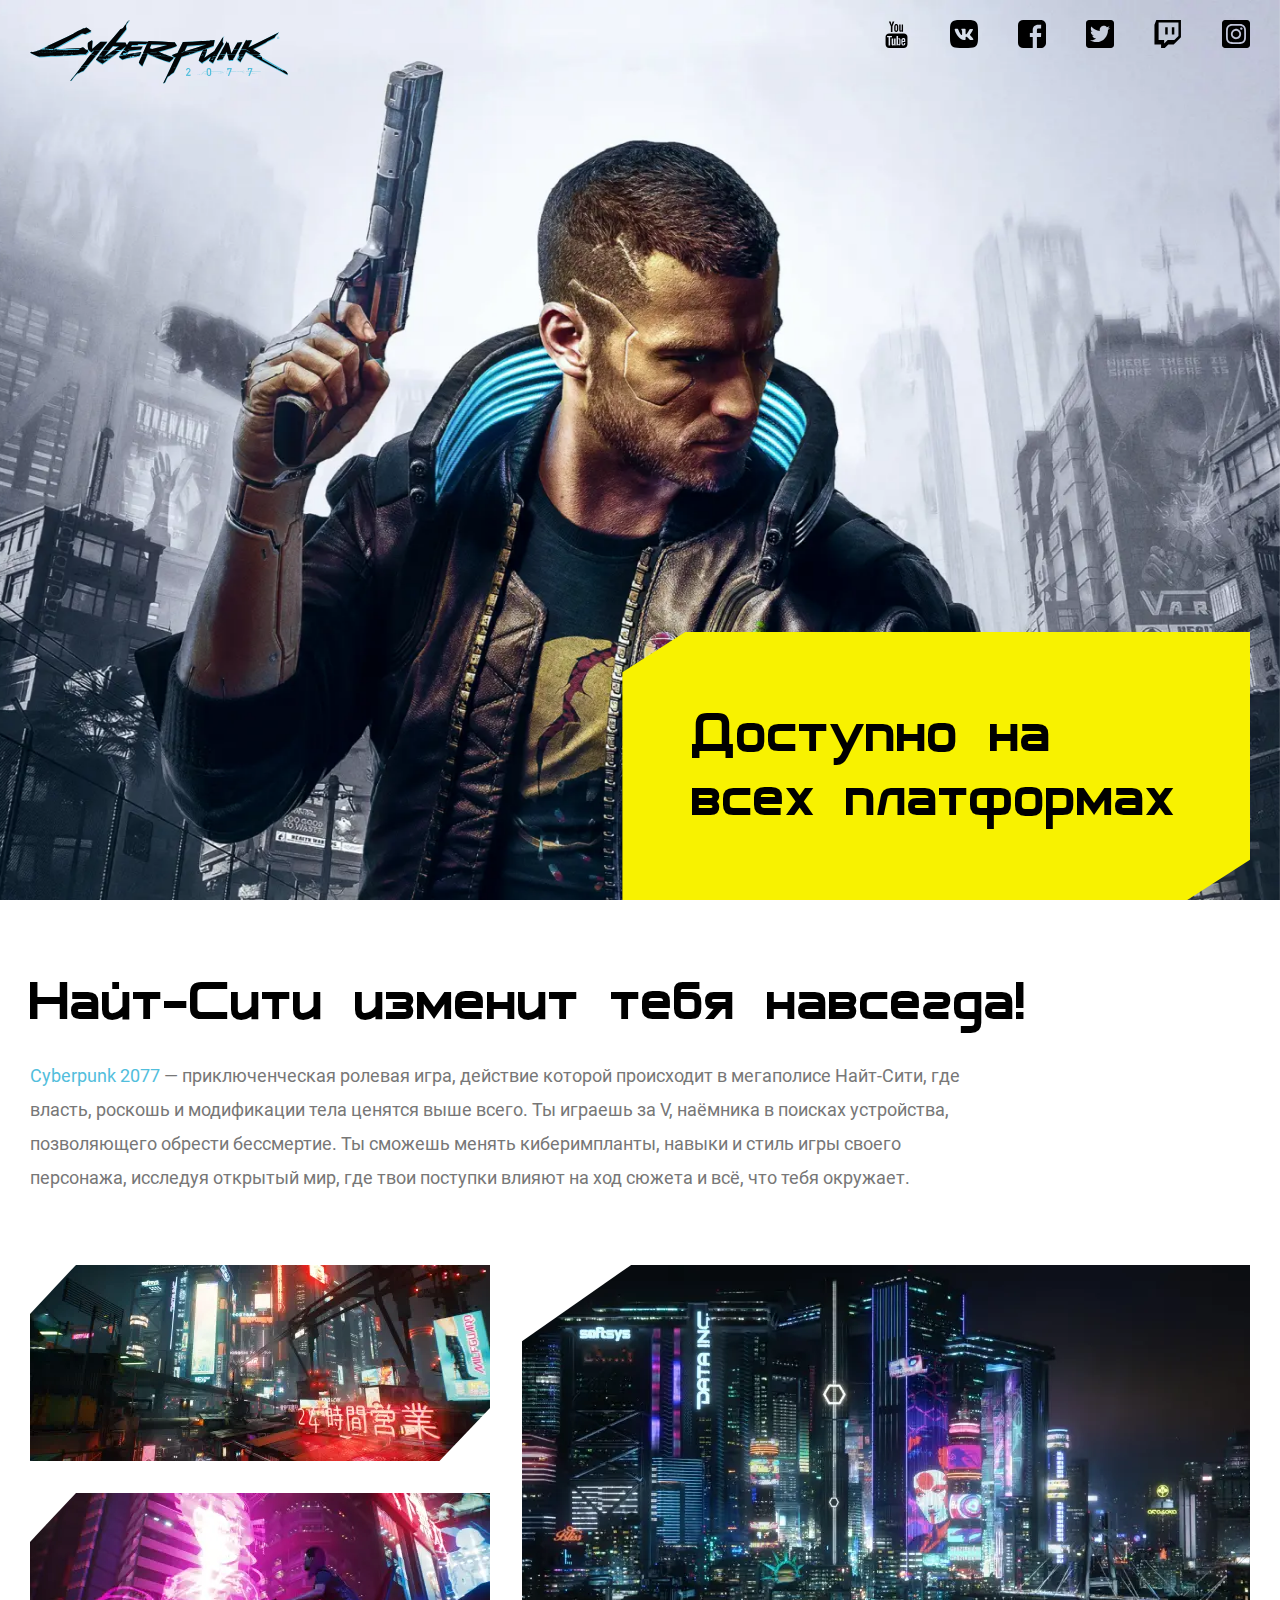
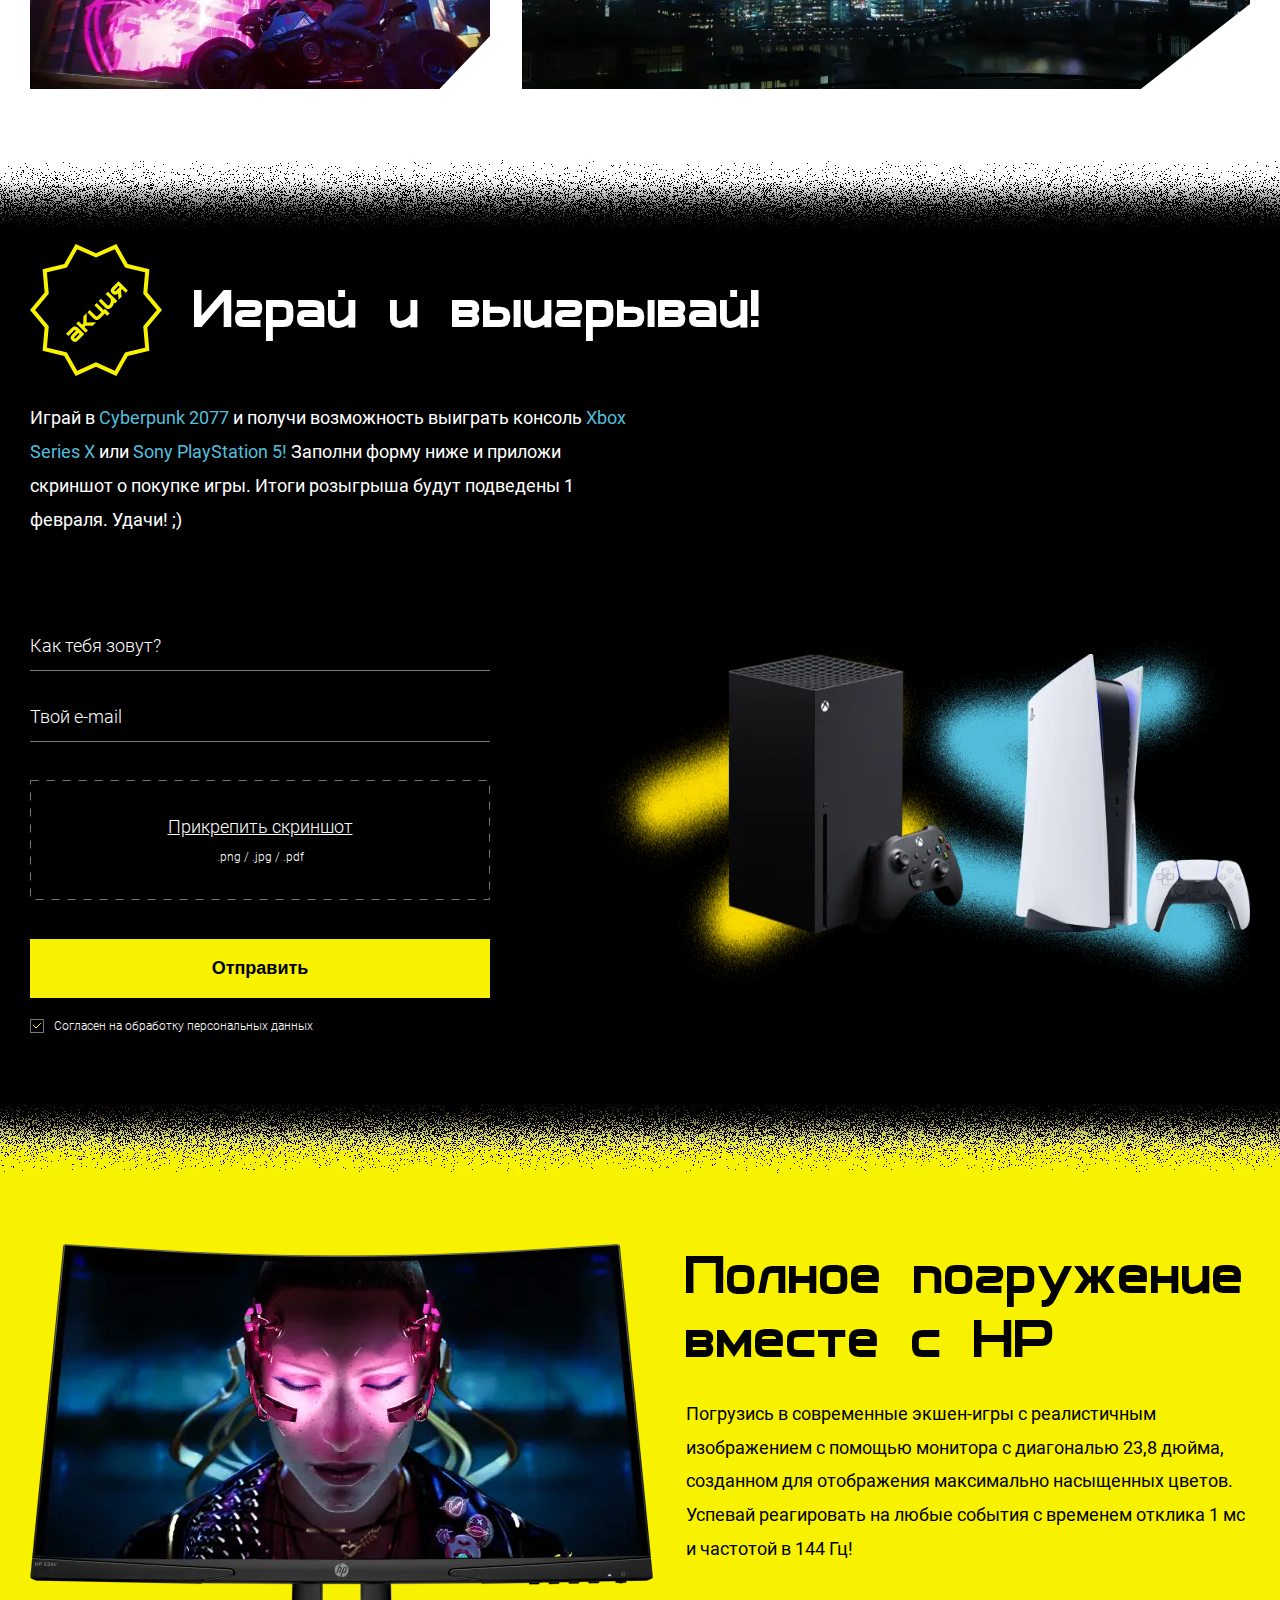
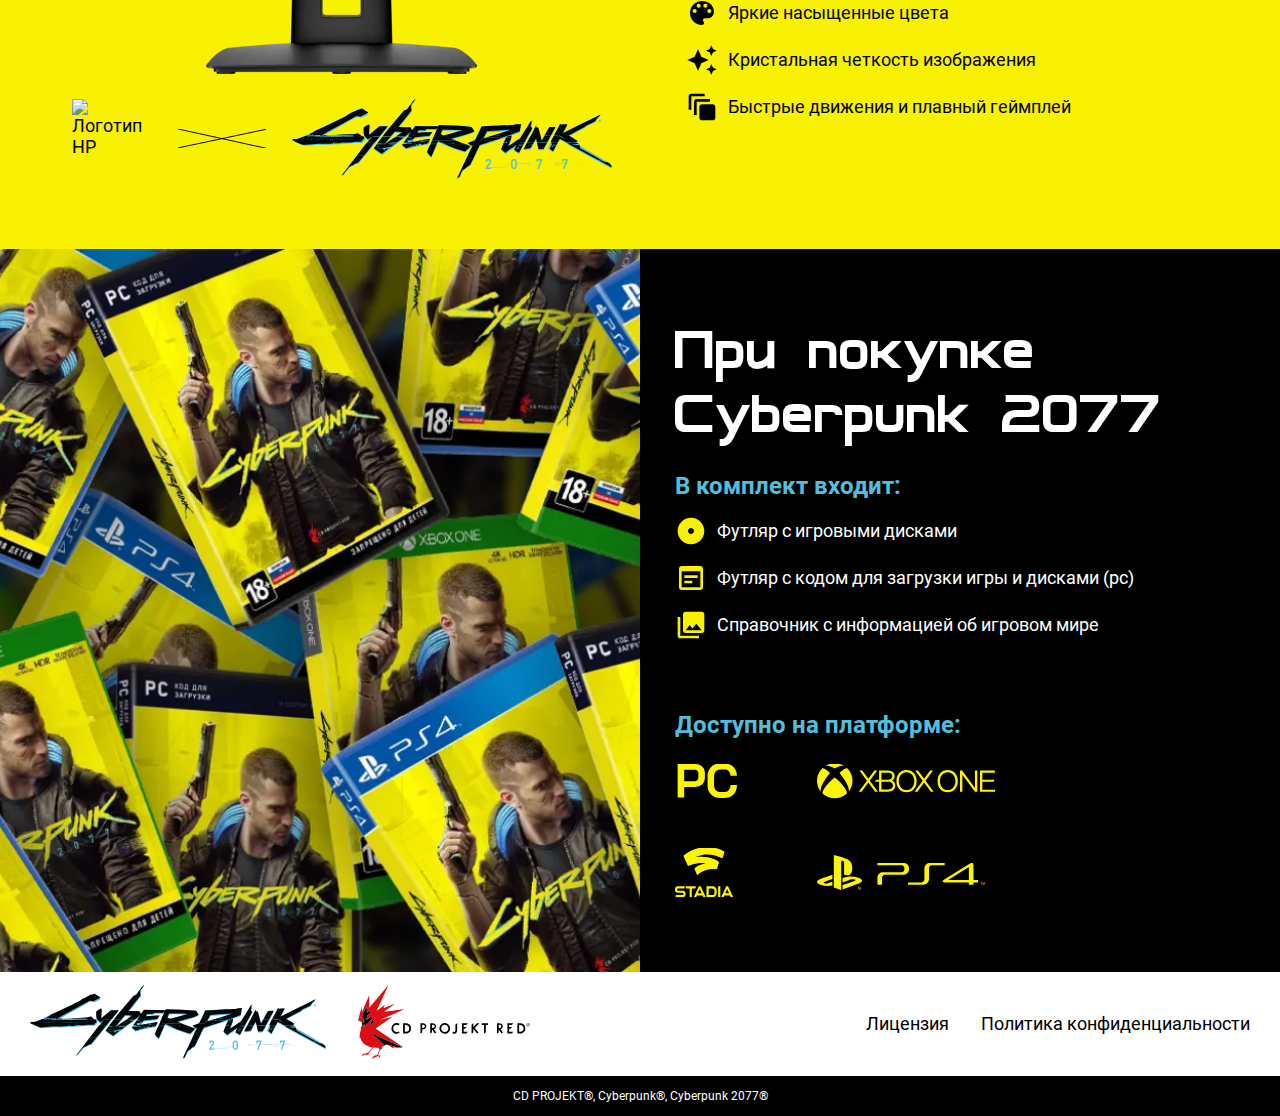
==== commit b8d74622: "Fix" ====
--- a/index.html
+++ b/index.html
@@ -24,8 +24,7 @@
 		<!-- <meta name="theme-color" content="#ffffff"> -->
 
 		<title>Cyberpunk 2077</title>
-		<link rel="stylesheet" href="css/swiper.scss">
-		<link rel="stylesheet" href="css/style.css?_v=20231020212909">
+		<link rel="stylesheet" href="css/style.min.css">
 		<!-- <link rel="stylesheet/sass" type="text/css" href="css/style.scss"> -->
 	</head>
 
--- a/css/style.min.css
+++ b/css/style.min.css
@@ -0,0 +1 @@
+@charset "UTF-8";@font-face{font-family:Archangelsk;font-style:normal;font-weight:400;font-display:swap;src:local("Archangelsk"),url(../fonts/Archangelsk.woff2) format("woff2"),url(../fonts/Archangelsk.woff) format("woff")}@font-face{font-family:Roboto;font-style:normal;font-weight:700;font-display:swap;src:local("Roboto"),url(../fonts/Roboto-Bold.woff2) format("woff2"),url(../fonts/Roboto-Bold.woff) format("woff")}@font-face{font-family:Roboto;font-style:normal;font-weight:400;font-display:swap;src:local("Roboto"),url(../fonts/Roboto-Regular.woff2) format("woff2"),url(../fonts/Roboto-Regular.woff) format("woff")}@font-face{font-family:Roboto;font-style:normal;font-weight:300;font-display:swap;src:local("Roboto"),url(../fonts/Roboto-Light.woff2) format("woff2"),url(../fonts/Roboto-Light.woff) format("woff")}html{height:100%;box-sizing:border-box}*{box-sizing:inherit;scroll-behavior:smooth}body{color:#000;font-size:calc(16px + 2 * ((100vw - 320px)/ 1600));font-family:Roboto,sans-serif;position:relative;min-width:320px;overflow-x:hidden;margin:0}body._lock{overflow:hidden}body._lock .body-wrapper{overflow:hidden}.body-wrapper{position:relative;width:100vw;height:100%;overflow-x:hidden}main{flex-grow:1}*,::after,::before{box-sizing:inherit}a{display:inline-block;text-decoration:none;color:inherit}h1,h2,h3,h4,h5,h6,p,ul{margin:0}ul{list-style:none;padding:0}ol{padding:0;margin:0}.list-counter{list-style-type:none;counter-reset:item}.list-counter li{position:relative}.list-counter li::before{position:absolute;top:0;left:0;counter-increment:item;content:counter(item)}img{-o-object-fit:cover;object-fit:cover}button,fieldset,input,textarea{color:inherit;font-size:inherit;margin:0;padding:0;border:none;background-color:transparent}button,input,select,textarea{cursor:pointer}fieldset:focus-visible,input:focus-visible,select:focus-visible,textarea:focus-visible{outline:0}picture{display:flex}picture source{width:0;height:0}picture img{width:100%;height:100%}.visually-hidden{position:absolute;width:1px;height:1px;margin:-1px;border:0;padding:0;white-space:nowrap;-webkit-clip-path:inset(100%);clip-path:inset(100%);clip:rect(0 0 0 0);overflow:hidden}.container{--width:1280px;--padding:30px;max-width:calc(var(--width) + var(--padding) * 2);margin:0 auto;padding:0 var(--padding)}section{margin-bottom:4.375rem}.section__title{font-family:Archangelsk;font-size:calc(30px + 32 * ((100vw - 320px)/ 1600));font-weight:400;margin-bottom:25px}.button{padding:1.1875rem 3.125rem;font-weight:700;transition:.3s ease}.button--yellow{color:#000;background-color:#f8f200}.button--yellow:hover{background-color:#c6c31f}.button--black{color:#f8f200;background-color:#000}.license{font-size:calc(14px + 4 * ((100vw - 320px)/ 1600))}@font-face{font-family:swiper-icons;src:url("data:application/font-woff;charset=utf-8;base64, [base64]//wADZ2x5ZgAAAywAAADMAAAD2MHtryVoZWFkAAABbAAAADAAAAA2E2+eoWhoZWEAAAGcAAAAHwAAACQC9gDzaG10eAAAAigAAAAZAAAArgJkABFsb2NhAAAC0AAAAFoAAABaFQAUGG1heHAAAAG8AAAAHwAAACAAcABAbmFtZQAAA/gAAAE5AAACXvFdBwlwb3N0AAAFNAAAAGIAAACE5s74hXjaY2BkYGAAYpf5Hu/j+W2+MnAzMYDAzaX6QjD6/4//Bxj5GA8AuRwMYGkAPywL13jaY2BkYGA88P8Agx4j+/8fQDYfA1AEBWgDAIB2BOoAeNpjYGRgYNBh4GdgYgABEMnIABJzYNADCQAACWgAsQB42mNgYfzCOIGBlYGB0YcxjYGBwR1Kf2WQZGhhYGBiYGVmgAFGBiQQkOaawtDAoMBQxXjg/wEGPcYDDA4wNUA2CCgwsAAAO4EL6gAAeNpj2M0gyAACqxgGNWBkZ2D4/wMA+xkDdgAAAHjaY2BgYGaAYBkGRgYQiAHyGMF8FgYHIM3DwMHABGQrMOgyWDLEM1T9/w8UBfEMgLzE////P/5//f/V/xv+r4eaAAeMbAxwIUYmIMHEgKYAYjUcsDAwsLKxc3BycfPw8jEQA/[base64]/uznmfPFBNODM2K7MTQ45YEAZqGP81AmGGcF3iPqOop0r1SPTaTbVkfUe4HXj97wYE+yNwWYxwWu4v1ugWHgo3S1XdZEVqWM7ET0cfnLGxWfkgR42o2PvWrDMBSFj/IHLaF0zKjRgdiVMwScNRAoWUoH78Y2icB/yIY09An6AH2Bdu/UB+yxopYshQiEvnvu0dURgDt8QeC8PDw7Fpji3fEA4z/PEJ6YOB5hKh4dj3EvXhxPqH/SKUY3rJ7srZ4FZnh1PMAtPhwP6fl2PMJMPDgeQ4rY8YT6Gzao0eAEA409DuggmTnFnOcSCiEiLMgxCiTI6Cq5DZUd3Qmp10vO0LaLTd2cjN4fOumlc7lUYbSQcZFkutRG7g6JKZKy0RmdLY680CDnEJ+UMkpFFe1RN7nxdVpXrC4aTtnaurOnYercZg2YVmLN/d/gczfEimrE/fs/bOuq29Zmn8tloORaXgZgGa78yO9/cnXm2BpaGvq25Dv9S4E9+5SIc9PqupJKhYFSSl47+Qcr1mYNAAAAeNptw0cKwkAAAMDZJA8Q7OUJvkLsPfZ6zFVERPy8qHh2YER+3i/BP83vIBLLySsoKimrqKqpa2hp6+jq6RsYGhmbmJqZSy0sraxtbO3sHRydnEMU4uR6yx7JJXveP7WrDycAAAAAAAH//wACeNpjYGRgYOABYhkgZgJCZgZNBkYGLQZtIJsFLMYAAAw3ALgAeNolizEKgDAQBCchRbC2sFER0YD6qVQiBCv/H9ezGI6Z5XBAw8CBK/m5iQQVauVbXLnOrMZv2oLdKFa8Pjuru2hJzGabmOSLzNMzvutpB3N42mNgZGBg4GKQYzBhYMxJLMlj4GBgAYow/P/PAJJhLM6sSoWKfWCAAwDAjgbRAAB42mNgYGBkAIIbCZo5IPrmUn0hGA0AO8EFTQAA");font-weight:400;font-style:normal}:root{--swiper-theme-color:#007aff}:host{position:relative;display:block;margin-left:auto;margin-right:auto;z-index:1}.swiper{margin-left:auto;margin-right:auto;position:relative;overflow:hidden;overflow:clip;list-style:none;padding:0;z-index:1;display:block}.swiper-vertical>.swiper-wrapper{flex-direction:column}.swiper-wrapper{position:relative;width:100%;height:100%;z-index:1;display:flex;transition-property:transform;transition-timing-function:var(--swiper-wrapper-transition-timing-function,initial);box-sizing:content-box}.swiper-android .swiper-slide,.swiper-ios .swiper-slide,.swiper-wrapper{transform:translate3d(0,0,0)}.swiper-horizontal{touch-action:pan-y}.swiper-vertical{touch-action:pan-x}.swiper-slide{flex-shrink:0;width:100%;height:100%;position:relative;transition-property:transform;display:block}.swiper-slide-invisible-blank{visibility:hidden}.swiper-autoheight,.swiper-autoheight .swiper-slide{height:auto}.swiper-autoheight .swiper-wrapper{align-items:flex-start;transition-property:transform,height}.swiper-backface-hidden .swiper-slide{transform:translateZ(0);-webkit-backface-visibility:hidden;backface-visibility:hidden}.swiper-3d.swiper-css-mode .swiper-wrapper{perspective:1200px}.swiper-3d .swiper-wrapper{transform-style:preserve-3d}.swiper-3d{perspective:1200px}.swiper-3d .swiper-cube-shadow,.swiper-3d .swiper-slide{transform-style:preserve-3d}.swiper-css-mode>.swiper-wrapper{overflow:auto;scrollbar-width:none;-ms-overflow-style:none}.swiper-css-mode>.swiper-wrapper::-webkit-scrollbar{display:none}.swiper-css-mode>.swiper-wrapper>.swiper-slide{scroll-snap-align:start start}.swiper-css-mode.swiper-horizontal>.swiper-wrapper{scroll-snap-type:x mandatory}.swiper-css-mode.swiper-vertical>.swiper-wrapper{scroll-snap-type:y mandatory}.swiper-css-mode.swiper-free-mode>.swiper-wrapper{scroll-snap-type:none}.swiper-css-mode.swiper-free-mode>.swiper-wrapper>.swiper-slide{scroll-snap-align:none}.swiper-css-mode.swiper-centered>.swiper-wrapper::before{content:"";flex-shrink:0;order:9999}.swiper-css-mode.swiper-centered>.swiper-wrapper>.swiper-slide{scroll-snap-align:center center;scroll-snap-stop:always}.swiper-css-mode.swiper-centered.swiper-horizontal>.swiper-wrapper>.swiper-slide:first-child{-webkit-margin-start:var(--swiper-centered-offset-before);margin-inline-start:var(--swiper-centered-offset-before)}.swiper-css-mode.swiper-centered.swiper-horizontal>.swiper-wrapper::before{height:100%;min-height:1px;width:var(--swiper-centered-offset-after)}.swiper-css-mode.swiper-centered.swiper-vertical>.swiper-wrapper>.swiper-slide:first-child{-webkit-margin-before:var(--swiper-centered-offset-before);margin-block-start:var(--swiper-centered-offset-before)}.swiper-css-mode.swiper-centered.swiper-vertical>.swiper-wrapper::before{width:100%;min-width:1px;height:var(--swiper-centered-offset-after)}.swiper-3d .swiper-slide-shadow,.swiper-3d .swiper-slide-shadow-bottom,.swiper-3d .swiper-slide-shadow-left,.swiper-3d .swiper-slide-shadow-right,.swiper-3d .swiper-slide-shadow-top{position:absolute;left:0;top:0;width:100%;height:100%;pointer-events:none;z-index:10}.swiper-3d .swiper-slide-shadow{background:rgba(0,0,0,.15)}.swiper-3d .swiper-slide-shadow-left{background-image:linear-gradient(to left,rgba(0,0,0,.5),rgba(0,0,0,0))}.swiper-3d .swiper-slide-shadow-right{background-image:linear-gradient(to right,rgba(0,0,0,.5),rgba(0,0,0,0))}.swiper-3d .swiper-slide-shadow-top{background-image:linear-gradient(to top,rgba(0,0,0,.5),rgba(0,0,0,0))}.swiper-3d .swiper-slide-shadow-bottom{background-image:linear-gradient(to bottom,rgba(0,0,0,.5),rgba(0,0,0,0))}.swiper-lazy-preloader{width:42px;height:42px;position:absolute;left:50%;top:50%;margin-left:-21px;margin-top:-21px;z-index:10;transform-origin:50%;box-sizing:border-box;border:4px solid var(--swiper-preloader-color,var(--swiper-theme-color));border-radius:50%;border-top-color:transparent}.swiper-watch-progress .swiper-slide-visible .swiper-lazy-preloader,.swiper:not(.swiper-watch-progress) .swiper-lazy-preloader{animation:swiper-preloader-spin 1s infinite linear}.swiper-lazy-preloader-white{--swiper-preloader-color:#fff}.swiper-lazy-preloader-black{--swiper-preloader-color:#000}@keyframes swiper-preloader-spin{0%{transform:rotate(0)}100%{transform:rotate(360deg)}}.form{display:grid;gap:2.1875rem}.form__input{padding-bottom:.8125rem;border-bottom:1px solid #777;width:100%}.form__input-wrapper{position:relative}.form__input::-moz-placeholder{font-family:Roboto,sans-serif;font-weight:300;color:#fff}.form__input::placeholder{font-family:Roboto,sans-serif;font-weight:300;color:#fff}.form__file{position:relative;text-align:center;padding:2.4375rem 1.25rem;background-image:url(../img/win/border.svg);background-size:contain;background-repeat:no-repeat;background-position:center;cursor:pointer}.form__file-preview{position:absolute;inset:0}.form__file-preview img{display:none;width:100%;height:100%;-o-object-fit:cover;object-fit:cover}.form__file-input{position:absolute;opacity:0}.form__file-input{position:absolute;inset:0}.form__label-file p{font-weight:300;text-decoration:underline;margin-bottom:.4375rem}.form__label-file span{font-size:.75rem;font-weight:300}.form__label-check{position:relative;font-size:.75rem;font-weight:300;padding-left:1.5rem;cursor:pointer}.form__label-check::after,.form__label-check::before{content:"";position:absolute;top:50%;transform:translateY(-50%);left:0;width:.875rem;height:.875rem}.form__label-check::before{border:1px solid #777}.form__label-check::after{display:none;background-image:url(../img/check.svg);background-size:contain;background-repeat:no-repeat;background-position:center;transition:.3s ease}.form__submit{display:grid;gap:.9375rem}.form__check{position:absolute;z-index:-1;opacity:0}.form__check:checked+label::after{display:block}.form__check.just-validate-error-field+label::before{border:1px solid #b81111}.list__items{display:grid;gap:.9375rem;margin-bottom:2.5rem}.list__item{display:grid;grid-auto-flow:column;justify-content:start;align-items:center;gap:.625rem}.list__img{width:2rem;height:2rem}.info-hero{width:100%;padding:4.375rem;padding-top:calc(30px + 40 * ((100vw - 320px)/ 1600));padding-bottom:calc(30px + 40 * ((100vw - 320px)/ 1600));padding-left:calc(15px + 55 * ((100vw - 320px)/ 1600));padding-right:calc(15px + 55 * ((100vw - 320px)/ 1600));background-color:#f8f200}.info-hero__text{font-family:Archangelsk;font-size:calc(30px + 32 * ((100vw - 320px)/ 1600));max-width:7.8645em}.info-hero__button{font-size:1.5rem;line-height:1.666}.header{position:fixed;left:0;right:0;top:0;transition:.8s ease;z-index:2}.header.hide{transform:translateY(-100%)}.header__container{display:grid;grid-template-columns:repeat(2,auto);gap:.625rem 3.125rem;min-height:4.625rem;padding-top:1.25rem;padding-bottom:1.25rem}.header__logo{width:calc(200px + 96 * ((100vw - 320px)/ 1600));height:calc(50px + 28 * ((100vw - 320px)/ 1600))}.header__logo-img{width:100%}.header__logo-img--youtube:hover path{fill:#cd201f}.header__social-list{display:grid;grid-auto-flow:column;justify-content:end;gap:2.5rem}.list-social__img{width:calc(25px + 5 * ((100vw - 320px)/ 1600));height:calc(25px + 5 * ((100vw - 320px)/ 1600))}.list-social__item{font-size:0}.list-social__item .list-social__img path{transition:all .3s ease}.list-social__item:hover .list-social__img--youtube path{fill:#cd201f}.list-social__item:hover .list-social__img--vk path{fill:#07f}.list-social__item:hover .list-social__img--facebook path{fill:#3b5998}.list-social__item:hover .list-social__img--twitter path{fill:#1faee9}.list-social__item:hover .list-social__img--twitch path{fill:#6441a5}.list-social__item:hover .list-social__img--instagram path{fill:#f09433}.hero{height:100vh;position:relative;min-height:30.9375rem;margin-bottom:4.375rem}.hero__container{display:grid;height:100%;justify-content:end;align-items:end}.hero__slider{position:absolute;inset:0}.hero__slider-list{position:absolute;inset:0}.hero__slider-item picture{height:100vh!important}.hero__info{z-index:2;-webkit-clip-path:polygon(10% 0,100% 0,100% 85%,90% 100%,0 100%,0 15%);clip-path:polygon(10% 0,100% 0,100% 85%,90% 100%,0 100%,0 15%)}.about{margin-bottom:8.75rem}.about__text{max-width:52.88em;color:#777;line-height:1.888;margin-bottom:4.375rem}.about__text span{color:#52bedc}.about__gallery{display:grid;grid-template-columns:460px 1fr;gap:2rem}.about__gallery-img{-webkit-clip-path:polygon(10% 0,100% 0,100% 73%,89% 100%,0 100%,0 25%);clip-path:polygon(10% 0,100% 0,100% 73%,89% 100%,0 100%,0 25%)}.about__gallery-img picture{height:100%}.about__gallery-img--big{-webkit-clip-path:polygon(15% 0,100% 0,100% 80%,85% 100%,0 100%,0 18%);clip-path:polygon(15% 0,100% 0,100% 80%,85% 100%,0 100%,0 18%);grid-row:1/3;grid-column:2/3}.win{position:relative;color:#fff;background-color:#000;padding:15px 0;margin-bottom:0}.win::after,.win::before{position:absolute;width:100%;height:4.375rem;background-size:cover;background-repeat:no-repeat;background-position:center}.no-webp .win::before{background-image:url(../img/win/bg-dots-top.jpg)}.win::before{content:"";top:-4.375rem}.no-webp .win::after{background-image:url(../img/win/bg-dots-down.jpg)}.win::after{content:"";bottom:-4.375rem}.win__title{display:grid;grid-template-columns:auto 1fr;align-items:center;gap:.9375rem 2rem}.win__title>img{width:calc(62px + 70 * ((100vw - 320px)/ 1600));height:calc(62px + 70 * ((100vw - 320px)/ 1600))}.win__text{line-height:1.888;margin-bottom:6.125rem;margin-bottom:calc(70px + 28 * ((100vw - 320px)/ 1600));width:calc(460px + 492 * ((100vw - 1024px)/ (1600 - 1024 + 320)))}.win__text span{color:#52bedc}.win__wrapper{display:grid;grid-template-columns:28.75rem 1fr;gap:2rem}.win__form{margin-bottom:3.4375rem}.win__imgs{position:relative;display:grid;grid-template-columns:repeat(2,1fr)}.win__img{-o-object-fit:contain;object-fit:contain;-o-object-position:center top;object-position:center top}.win__img--xbox{position:relative;right:7.5rem;right:calc(-60px + -60 * ((100vw - 1024px)/ (1600 - 1024 + 320)));z-index:2}.win__img--ps{position:relative}.complect{padding-top:8.75rem;padding-bottom:4.375rem;margin-bottom:0;background-color:#f8f200}.complect__container{display:grid;grid-template-columns:39rem 1fr;gap:2.5rem 2rem}.complect__img{display:grid;justify-content:center;gap:1.5625rem}.complect__img-main{-o-object-fit:contain;object-fit:contain}.complect__img-icons{display:grid;grid-auto-flow:column;justify-content:center;gap:1.5625rem}.complect__icon{align-self:center;justify-self:center}.complect__text{line-height:1.88;margin-bottom:1.9375rem}.complect__advantages{margin-bottom:0}.buy{background-color:#000;color:#fff;margin-bottom:0}.buy__wrapper{display:grid;grid-template-columns:repeat(2,1fr)}.buy__img{color:#f8f200}.buy__img picture{height:100%}.buy__about{padding:4.375rem 1.25rem 4.375rem 2.1875rem}.buy__complect{margin-bottom:4.375rem}.buy__complect-title{margin-bottom:.9375rem}.buy__complect-items{margin-bottom:0}.buy__list-title{font-size:1.5rem;font-weight:700;color:#52bedc}.buy__platform-title{margin-bottom:1.5625rem}.buy__platform-items{display:grid;grid-template-columns:repeat(2,1fr);max-width:20rem;gap:2.8125rem 1.5625rem}.buy__platform-item{align-self:center}.footer__container{display:grid;grid-template-columns:repeat(2,1fr);gap:1.5625rem;align-items:center;padding:.8125rem 0}.footer__left{display:grid;grid-template-columns:auto auto;justify-content:start;gap:1.5625rem 2rem}.footer__right{display:grid;grid-auto-flow:column;justify-content:end;gap:.9375rem 2rem}.footer__right a:hover{text-decoration:underline}.footer__copy{font-size:.75rem;text-align:center;color:#fff;padding:.8125rem 0;background-color:#000}.just-validate-error-field,.just-validate-error-label{font-weight:600;border-bottom-color:#b81111}.error-container{position:absolute;bottom:-25px;right:0}.error-container.error-container--check{right:auto;left:0}@media (min-width:720px){.info-hero{padding-left:70px}.info-hero{padding-right:70px}.win__title>img{width:132px}.win__title>img{height:132px}}@media (min-width:1024px){body{font-size:18px}.section__title{font-size:62px}.info-hero{padding-top:70px}.info-hero{padding-bottom:70px}.info-hero__text{font-size:62px}.win__text{margin-bottom:98px}}@media (min-width:1920px){.license{font-size:18px}.header__logo{width:296px}.header__logo{height:78px}.list-social__img{width:30px}.list-social__img{height:30px}.win__text{width:952px}.win__img--xbox{right:-120px}}@media (max-width:1200px){.complect__container{grid-template-columns:28.75rem 1fr}.complect__img-icons{grid-auto-flow:row}}@media (max-width:1024px){.about__gallery{grid-template-columns:repeat(2,1fr)}.about__gallery-img:nth-child(2){grid-column:2/3;grid-row:1/2}.about__gallery-img--big{grid-row:2/3;grid-column:1/3;max-height:26.5rem}.win__container{display:grid;grid-template-columns:repeat(2,1fr);gap:0 2rem}.win__title{grid-template-columns:auto}.win__text{width:460px}.win__text{width:100%}.win__wrapper{grid-template-columns:auto}.win__imgs{grid-template-columns:auto;grid-column:2/3;grid-row:1/3}.win__img{height:auto}.win__img--xbox{right:-60px}.win__img--xbox{justify-self:end;align-self:end;right:0}.footer__left{grid-template-columns:auto;justify-self:center}.footer__left a{justify-self:center}.footer__logo{height:3.125rem}.footer__logo--cyberpank{width:12.5rem}.footer__logo--red{width:7.3125rem}.footer__right{justify-self:center;grid-auto-flow:row;text-align:center}}@media (max-width:920px){.complect__container{grid-template-columns:auto;grid-auto-flow:row}.complect__img-icons{grid-auto-flow:column;gap:0 .75rem}.complect__icon--mark{width:2.75rem;height:2.75rem}.complect__icon--and{width:3.125rem;height:.75rem}.complect__icon--logo{width:11rem;height:2.75rem}}@media (max-width:720px){.container{--padding:12px}.info-hero{text-align:center}.info-hero__text{max-width:none}.header__container{grid-template-columns:auto}.header__logo{justify-self:center}.header__social-list{justify-self:center;gap:1.875rem}.hero__info{position:absolute;bottom:0;-webkit-clip-path:none;clip-path:none}.win__container{grid-template-columns:auto}.win__imgs{top:-.625rem;grid-template-columns:repeat(2,1fr);grid-column:auto;grid-row:2/3}.buy__wrapper{grid-template-columns:auto}.buy__img{height:61.875vw}.buy__about{padding:2.5rem .75rem}.buy__complect{margin-bottom:2.5rem}.footer__container{grid-template-columns:auto;padding-top:2.5rem}}@media (max-width:520px){.about__gallery{grid-template-columns:auto}.about__gallery-img{height:12.25rem;-webkit-clip-path:polygon(10% 0,100% 0,100% 73%,89% 100%,0 100%,0 25%);clip-path:polygon(10% 0,100% 0,100% 73%,89% 100%,0 100%,0 25%)}.about__gallery-img:nth-child(2){grid-column:auto;grid-row:auto}.about__gallery-img--big{-webkit-clip-path:polygon(10% 0,100% 0,100% 88%,90% 100%,0 100%,0 12%);clip-path:polygon(10% 0,100% 0,100% 88%,90% 100%,0 100%,0 12%);grid-column:auto;grid-row:auto;height:45rem}}@media (max-width:320px){body{font-size:16px}.section__title{font-size:30px}.license{font-size:14px}.info-hero{padding-top:30px}.info-hero{padding-bottom:30px}.info-hero{padding-left:15px}.info-hero{padding-right:15px}.info-hero__text{font-size:30px}.header__logo{width:200px}.header__logo{height:50px}.list-social__img{width:25px}.list-social__img{height:25px}.win__title>img{width:62px}.win__title>img{height:62px}.win__text{margin-bottom:70px}}.webp .win::before{background-image:url(../img/win/bg-dots-top.webp)}.webp .win::after{background-image:url(../img/win/bg-dots-down.webp)}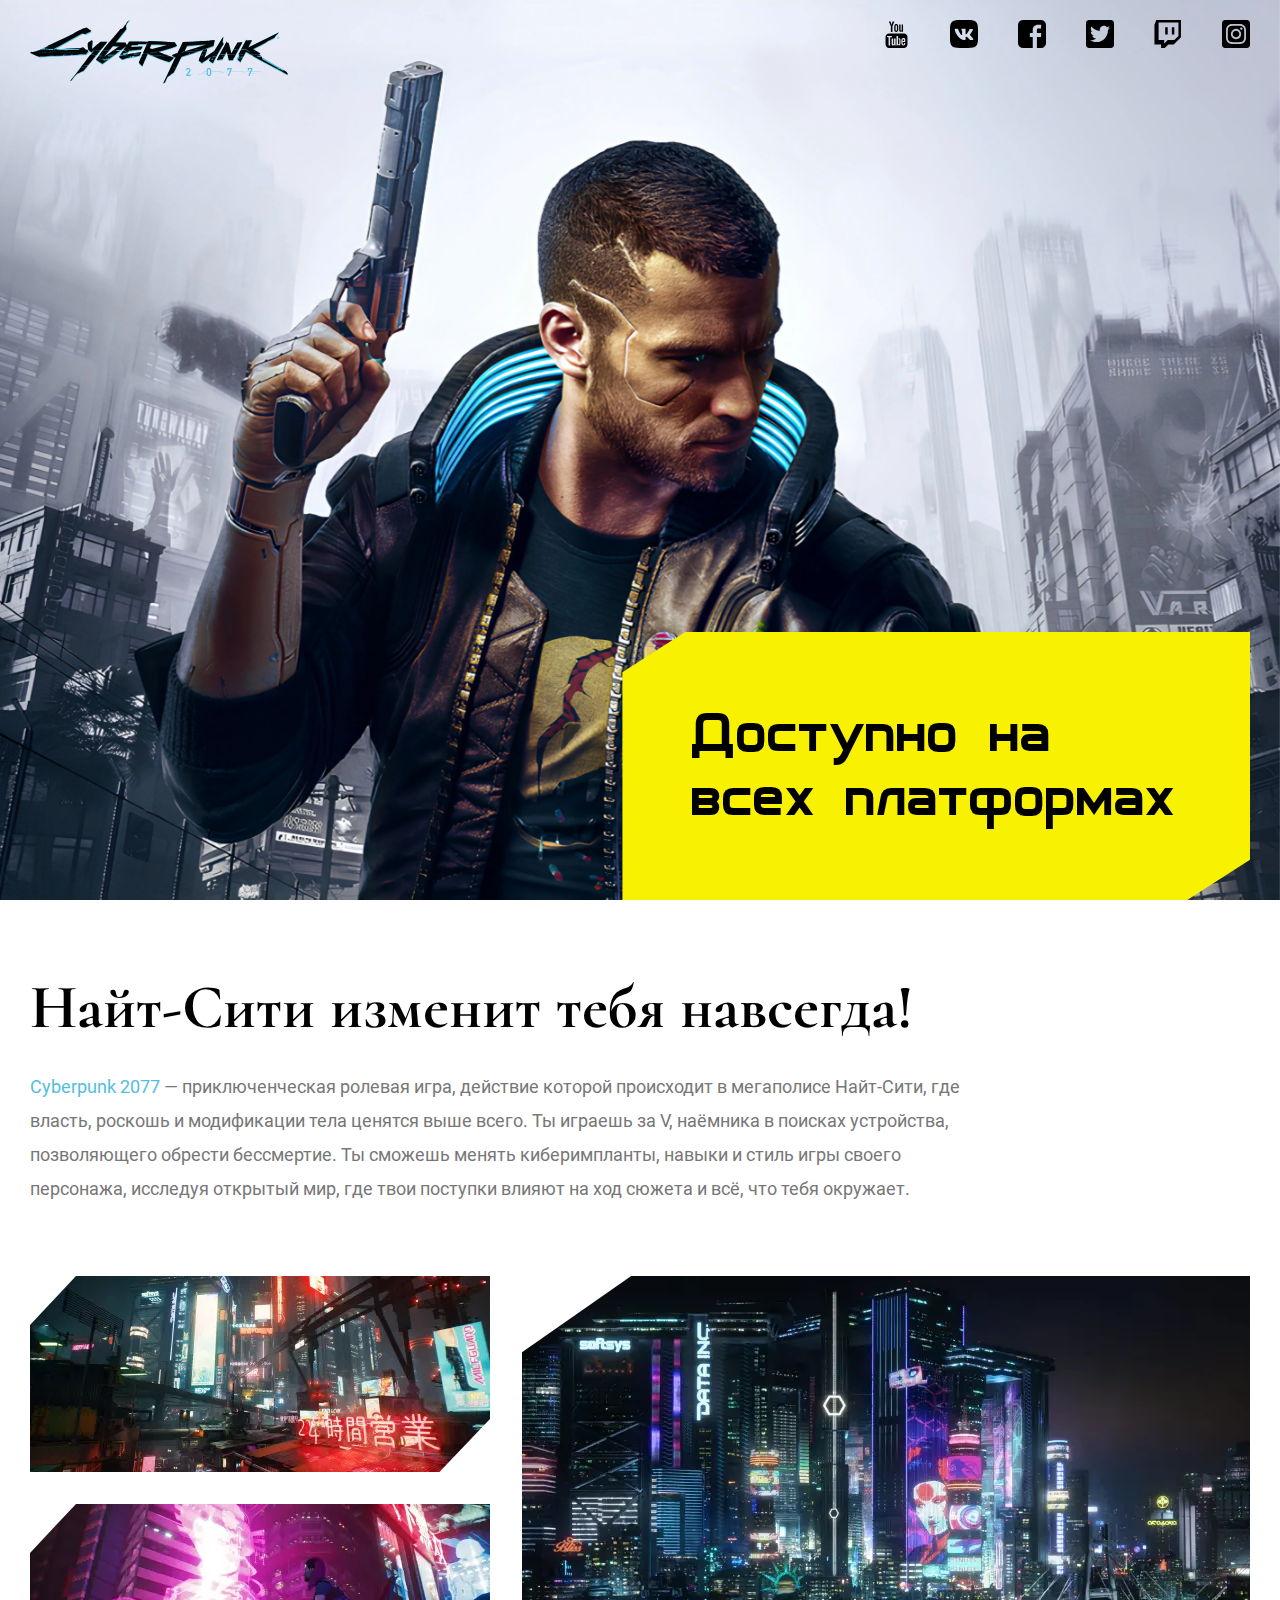
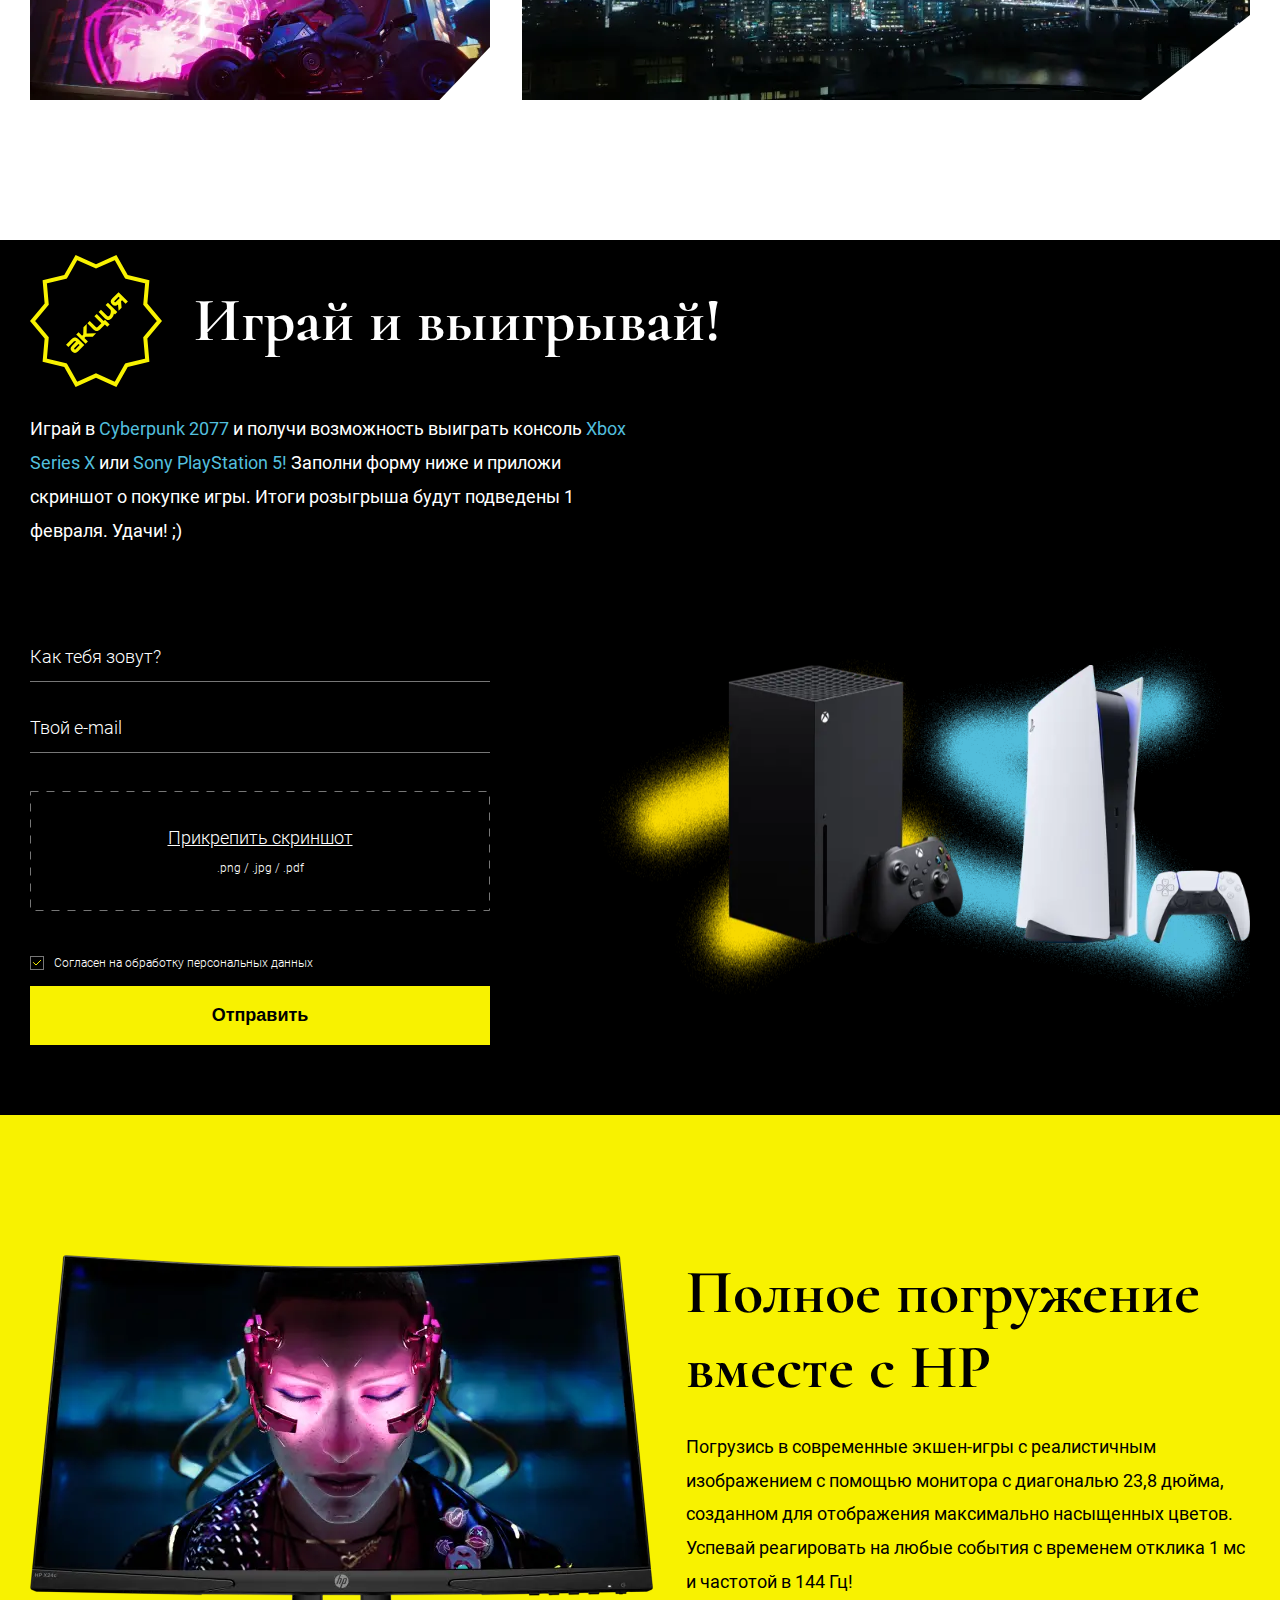
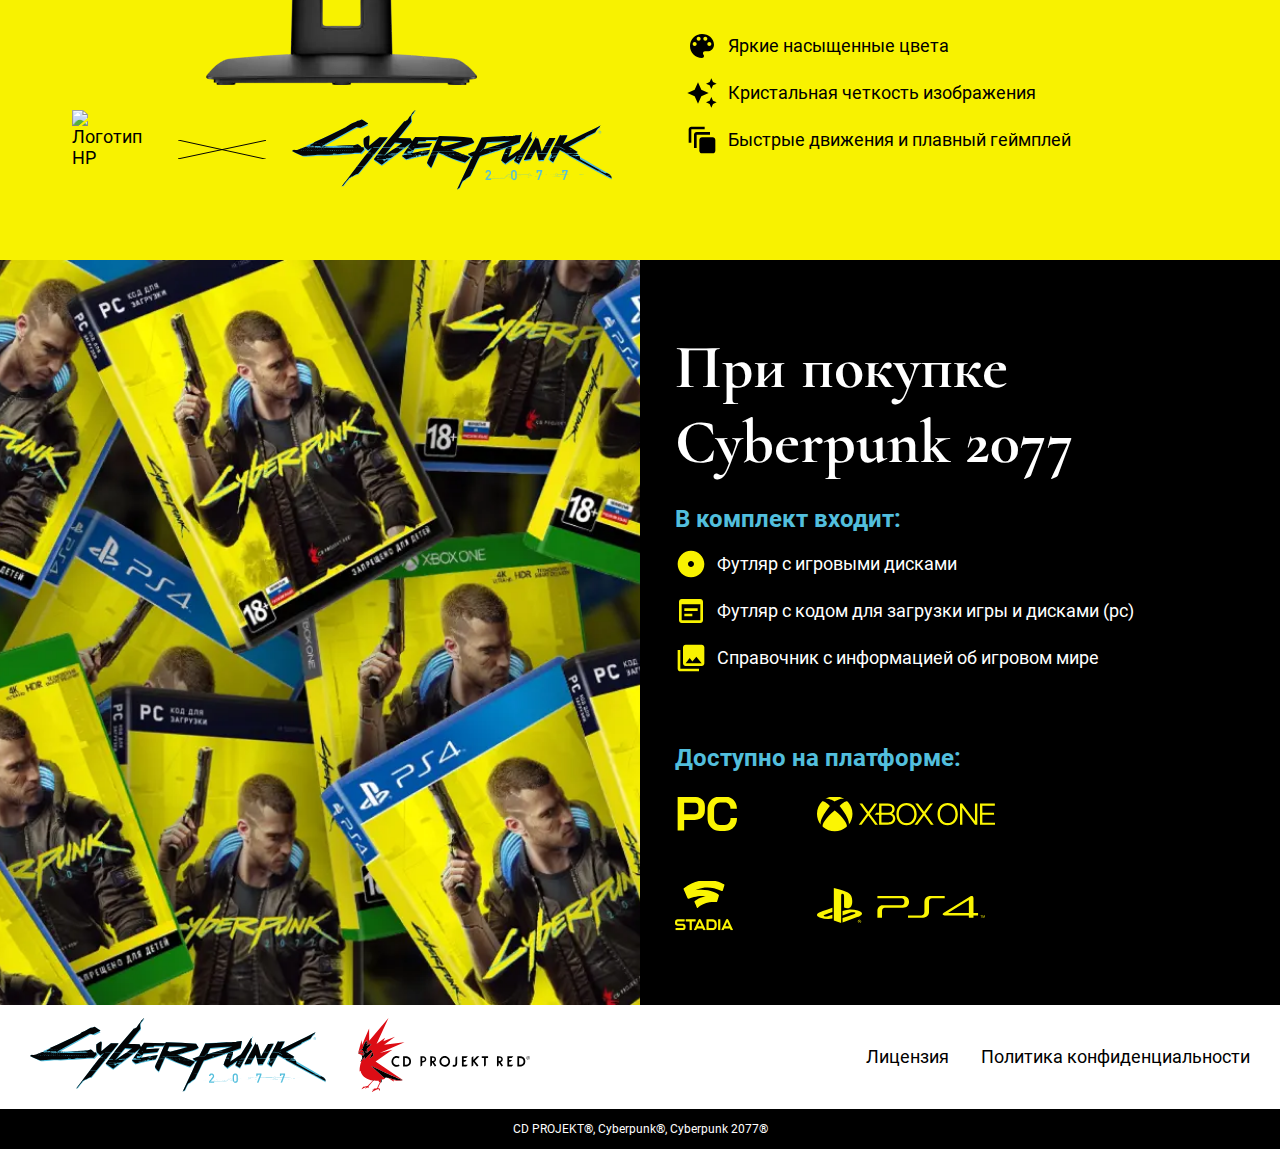
==== commit 00665802: "finish project" ====
--- a/index.html
+++ b/index.html
@@ -18,14 +18,10 @@
 		<link rel="icon" type="image/png" sizes="32x32" href="img/favicon/favicon-32x32.png">
 		<link rel="icon" type="image/png" sizes="96x96" href="img/favicon/favicon-96x96.png">
 		<link rel="icon" type="image/png" sizes="16x16" href="img/favicon/favicon-16x16.png">
-		<!-- <link rel="manifest" href="img/favicon/manifest.json"> -->
-		<!-- <meta name="msapplication-TileColor" content="#ffffff"> -->
 		<meta name="msapplication-TileImage" content="img/favicon/ms-icon-144x144.png">
-		<!-- <meta name="theme-color" content="#ffffff"> -->
 
 		<title>Cyberpunk 2077</title>
-		<link rel="stylesheet" href="css/style.min.css">
-		<!-- <link rel="stylesheet/sass" type="text/css" href="css/style.scss"> -->
+		<link rel="stylesheet" href="css/style.min.css?_v=20240109141336">
 	</head>
 
 <body>
@@ -34,70 +30,67 @@
 		<header class='header'>
 	<div class='container header__container'>
 		<div class="header__logo">
-			<a class="header__logo-link" href="index.html">
+			<a class="header__logo-link" href="/">
 				<img class="header__logo-img" src="img/logo.svg" alt="Логотип 'Cyberpunk 2077'">
 			</a>
 		</div>
 
-		<ul class="header__social-list list-social">
-			<li class="list-social__item">
-				<a class="list-social__link" href="https://www.youtube.com/@CyberpunkGame" rel="noreferrer noopener" target="_blank">
-					<svg class="list-social__img list-social__img--youtube" width="30" height="30" viewBox="0 0 30 30" fill="none" xmlns="http://www.w3.org/2000/svg">
-						<path d="M23.6577 22.3834H22.1128L22.12 21.4793C22.12 21.0774 22.4474 20.7487 22.8477 20.7487H22.9462C23.3471 20.7487 23.6755 21.0774 23.6755 21.4793L23.6577 22.3834ZM17.8638 20.4459C17.4719 20.4459 17.1514 20.7112 17.1514 21.0361V25.4335C17.1514 25.7577 17.4719 26.0225 17.8638 26.0225C18.2572 26.0225 18.578 25.7577 18.578 25.4335V21.0361C18.578 20.7109 18.2572 20.4459 17.8638 20.4459ZM27.2728 17.9861V26.3515C27.2728 28.3581 25.5459 30 23.4356 30H7.65571C5.54449 30 3.81824 28.3581 3.81824 26.3515V17.9861C3.81824 15.9795 5.54449 14.3373 7.65571 14.3373H23.4356C25.5459 14.3373 27.2728 15.9795 27.2728 17.9861ZM8.70835 27.2598L8.7071 18.4478L10.6632 18.4484V17.1428L5.4488 17.1349V18.4185L7.07654 18.4232V27.2598H8.70835ZM14.572 19.7604H12.9411V24.4659C12.9411 25.1467 12.9821 25.487 12.9386 25.6071C12.806 25.9721 12.21 26.3594 11.9776 25.6465C11.9382 25.5217 11.9729 25.1451 11.9723 24.4984L11.9657 19.7604H10.3439L10.3489 24.4237C10.3502 25.1385 10.333 25.6717 10.3546 25.9141C10.3943 26.3417 10.3802 26.8406 10.7739 27.1252C11.5076 27.6581 12.9139 27.0458 13.2657 26.2844L13.2626 27.256L14.5723 27.2576V19.7604H14.572ZM19.7892 25.1489L19.7858 21.2325C19.7845 19.7399 18.6765 18.8458 17.1723 20.0535L17.1789 17.1418L15.5496 17.1443L15.5418 27.1945L16.8812 27.1747L17.0031 26.5488C18.7156 28.1318 19.7917 27.0473 19.7892 25.1489ZM24.8932 24.6298L23.6702 24.6364C23.6695 24.6853 23.668 24.7417 23.6674 24.8032V25.4908C23.6674 25.8586 23.3656 26.1583 22.9991 26.1583H22.7595C22.3924 26.1583 22.0909 25.8586 22.0909 25.4908V25.4145V24.6582V23.6822H24.8911V22.6201C24.8911 21.8439 24.8714 21.068 24.8076 20.6242C24.6074 19.2206 22.6522 18.9977 21.6646 19.7163C21.3544 19.9407 21.1177 20.241 20.9801 20.6447C20.8409 21.0484 20.7721 21.6 20.7721 22.3005V24.6355C20.7724 28.5175 25.4515 27.9689 24.8932 24.6298ZM18.6206 11.9519C18.7047 12.158 18.8354 12.325 19.0127 12.4511C19.1878 12.5753 19.4121 12.6377 19.6801 12.6377C19.9153 12.6377 20.1235 12.5737 20.3049 12.4417C20.4857 12.3102 20.638 12.1139 20.7621 11.852L20.7315 12.4968H22.5494V4.70594H21.1183V10.7695C21.1183 11.0978 20.85 11.3667 20.5219 11.3667C20.1958 11.3667 19.9265 11.0978 19.9265 10.7695V4.70594H18.4329V9.96078C18.4329 10.6302 18.4448 11.0764 18.4645 11.3027C18.4855 11.5274 18.5364 11.743 18.6206 11.9519ZM13.1116 7.55176C13.1116 6.80391 13.1735 6.21993 13.2964 5.79889C13.4202 5.37942 13.6426 5.04221 13.9647 4.78788C14.2858 4.53229 14.6971 4.40434 15.1971 4.40434C15.6178 4.40434 15.978 4.48754 16.2792 4.65048C16.5816 4.81436 16.8146 5.02708 16.9766 5.2896C17.1414 5.55307 17.2533 5.82379 17.313 6.1008C17.374 6.3816 17.404 6.80517 17.404 7.37654V9.34686C17.404 10.0695 17.3753 10.6012 17.3196 10.9387C17.2643 11.2772 17.1454 11.5911 16.9615 11.8854C16.7798 12.1766 16.5456 12.3944 16.2617 12.5334C15.9746 12.6736 15.6462 12.7423 15.2753 12.7423C14.861 12.7423 14.5119 12.6846 14.2242 12.5642C13.9356 12.4445 13.7126 12.2639 13.5538 12.0241C13.3933 11.7839 13.2804 11.4915 13.2123 11.1505C13.1438 10.8098 13.1112 10.2974 13.1112 9.61443V7.55176H13.1116ZM14.5354 10.6465C14.5354 11.0878 14.8613 11.448 15.2581 11.448C15.6553 11.448 15.9796 11.0878 15.9796 10.6465V6.49916C15.9796 6.05857 15.6553 5.69836 15.2581 5.69836C14.8613 5.69836 14.5354 6.05857 14.5354 6.49916V10.6465ZM9.50424 12.7407H11.2192L11.2211 6.76546L13.2476 1.64677H11.3719L10.2945 5.44876L9.20184 1.63637H7.34549L9.50143 6.7683L9.50424 12.7407Z" fill="black"/>
-					</svg>
-				</a>
-			</li>
-
-			<li class="list-social__item">
-				<a class="list-social__link" href="https://vk.com/cyberpunkgame?ysclid=lnx59z48bm689676609" rel="noreferrer noopener" target="_blank">
-					<svg class="list-social__img list-social__img--vk" width="30" height="30" viewBox="0 0 30 30" fill="none" xmlns="http://www.w3.org/2000/svg">
-						<g clip-path="url(#clip0_12_222)">
-							<path d="M19.605 0H10.395C1.99 0 0 1.99 0 10.395V19.605C0 28.01 1.99 30 10.395 30H19.605C28.01 30 30 28.01 30 19.605V10.395C30 1.99 27.9888 0 19.605 0ZM24.22 21.4037H22.04C21.215 21.4037 20.96 20.7475 19.4775 19.245C18.1862 17.995 17.615 17.8263 17.2975 17.8263C16.8525 17.8263 16.725 17.9538 16.725 18.5675V20.5363C16.725 21.0663 16.5562 21.3838 15.1587 21.3838C12.8512 21.3838 10.2887 19.9862 8.49 17.3813C5.78 13.5712 5.0375 10.7125 5.0375 10.12C5.0375 9.8025 5.165 9.50625 5.77875 9.50625H7.95875C8.50875 9.50625 8.72125 9.76 8.93375 10.3525C10.0125 13.465 11.8125 16.1962 12.5538 16.1962C12.8288 16.1962 12.9562 16.0688 12.9562 15.3713V12.1512C12.8713 10.6687 12.0875 10.5425 12.0875 10.0138C12.0875 9.75875 12.3 9.505 12.6375 9.505H16.0675C16.5338 9.505 16.7025 9.75875 16.7025 10.3088V14.65C16.7025 15.115 16.915 15.285 17.0413 15.285C17.3162 15.285 17.55 15.115 18.0575 14.6075C19.625 12.85 20.7463 10.14 20.7463 10.14C20.895 9.8225 21.1488 9.52625 21.7 9.52625H23.88C24.5362 9.52625 24.685 9.86375 24.5362 10.33C24.2612 11.6012 21.5938 15.3687 21.5938 15.3687C21.3612 15.75 21.2762 15.9187 21.5938 16.3438C21.8263 16.6612 22.5888 17.3175 23.0975 17.91C24.0288 18.9688 24.7475 19.8575 24.9388 20.4725C25.1513 21.085 24.8325 21.4025 24.2188 21.4025L24.22 21.4037Z" fill="black"/>
-						</g>
-					</svg>							
-				</a>
-			</li>
-
-			<li class="list-social__item">
-				<a class="list-social__link" href="https://www.facebook.com/groups/officialcp2077/" rel="noreferrer noopener" target="_blank">
-					<svg class="list-social__img list-social__img--facebook" width="30" height="30" viewBox="0 0 30 30" fill="none" xmlns="http://www.w3.org/2000/svg">
-						<g clip-path="url(#clip0_12_224)">
-						<path d="M5.47782 0C2.44335 0 0 2.44335 0 5.47782V24.5222C0 27.5567 2.44335 30 5.47782 30H15.7997V18.2719H12.6985V14.0494H15.7997V10.4419C15.7997 7.60764 17.6321 5.00532 21.8531 5.00532C23.5622 5.00532 24.826 5.16939 24.826 5.16939L24.7266 9.11253C24.7266 9.11253 23.4377 9.10035 22.0312 9.10035C20.5091 9.10035 20.265 9.80169 20.265 10.966V14.0494H24.8475L24.6478 18.2719H20.265V30.0001H24.5222C27.5567 30.0001 30 27.5567 30 24.5222V5.47785C30 2.44338 27.5567 3e-05 24.5222 3e-05H5.47779L5.47782 0Z" fill="black"/>
-						</g>
-					</svg>
-				</a>
-			</li>
-
-			<li class="list-social__item">
-				<a class="list-social__link" href="https://twitter.com/CyberpunkGame" rel="noreferrer noopener" target="_blank">
-					<svg class="list-social__img list-social__img--twitter" width="30" height="30" viewBox="0 0 30 30" fill="none" xmlns="http://www.w3.org/2000/svg">
-						<g clip-path="url(#clip0_12_226)">
-						<path d="M26.7857 0H3.21429C1.43973 0 0 1.43973 0 3.21429V26.7857C0 28.5603 1.43973 30 3.21429 30H26.7857C28.5603 30 30 28.5603 30 26.7857V3.21429C30 1.43973 28.5603 0 26.7857 0ZM23.5112 10.6339C23.5246 10.8214 23.5246 11.0156 23.5246 11.2031C23.5246 17.0089 19.1049 23.6987 11.029 23.6987C8.53795 23.6987 6.22768 22.9754 4.28571 21.7299C4.64062 21.7701 4.98214 21.7835 5.34375 21.7835C7.39955 21.7835 9.28795 21.0871 10.7946 19.9085C8.86607 19.8683 7.24554 18.6027 6.68973 16.8616C7.36607 16.9621 7.97545 16.9621 8.67188 16.7812C6.66295 16.3728 5.15625 14.6049 5.15625 12.4687V12.4152C5.73884 12.7433 6.42187 12.9442 7.13839 12.971C6.536 12.5703 6.04218 12.0267 5.70098 11.3887C5.35979 10.7507 5.18185 10.0382 5.18304 9.31473C5.18304 8.49777 5.39732 7.74777 5.77902 7.09821C7.94196 9.76339 11.1897 11.5045 14.8326 11.692C14.2098 8.71205 16.4397 6.29464 19.1183 6.29464C20.3839 6.29464 21.5223 6.82366 22.3259 7.6808C23.317 7.4933 24.2679 7.125 25.1116 6.62277C24.7835 7.64062 24.0938 8.49777 23.183 9.04018C24.067 8.94643 24.9241 8.69866 25.7143 8.35714C25.1183 9.23438 24.3683 10.0112 23.5112 10.6339Z" fill="black"/>
-						</g>
-					</svg>
-				</a>
-			</li>
-
-			<li class="list-social__item">
-				<a class="list-social__link" href="https://www.twitch.tv/directory/category/cyberpunk-2077" rel="noreferrer noopener" target="_blank">
-					<svg class="list-social__img list-social__img--twitch " width="29" height="30" viewBox="0 0 29 30" fill="none" xmlns="http://www.w3.org/2000/svg">
-						<g clip-path="url(#clip0_12_228)">
-						<path d="M1.99095 -0.00480652L-0.00378418 5.14475V26.1916H7.08713V29.9952H11.0766L14.8407 26.1916H20.6062L28.3599 18.3568V-0.00480652H1.99095ZM25.7024 17.0108L21.2689 21.4907H14.178L10.4139 25.2943V21.4907H4.42969V2.68046H25.7024V17.0108ZM21.2689 7.83001V15.6581H18.6115V7.83001H21.2689ZM14.178 7.83001V15.6581H11.5206V7.83001H14.178Z" fill="black"/>
-						</g>
-					</svg>
-				</a>
-			</li>
-
-			<li class="list-social__item">
-				<a class="list-social__link" href="https://www.instagram.com/cyberpunkgame/?ysclid=lnx5ja9n63415415352" rel="noreferrer noopener" target="_blank">
-					<svg class="list-social__img list-social__img--instagram" width="30" height="30" viewBox="0 0 30 30" fill="none" xmlns="http://www.w3.org/2000/svg">
-						<g clip-path="url(#clip0_12_230)">
-						<path d="M15 11.4281C14.2936 11.4284 13.6032 11.6381 13.0159 12.0307C12.4287 12.4234 11.9711 12.9813 11.701 13.634C11.4308 14.2867 11.3603 15.0049 11.4983 15.6977C11.6362 16.3904 11.9765 17.0268 12.4761 17.5262C12.9757 18.0256 13.6122 18.3656 14.305 18.5033C14.9978 18.6411 15.7159 18.5702 16.3685 18.2999C17.0211 18.0295 17.5789 17.5717 17.9713 16.9843C18.3638 16.3969 18.5732 15.7064 18.5732 15C18.5725 14.0527 18.1958 13.1444 17.5258 12.4746C16.8558 11.8049 15.9473 11.4285 15 11.4281ZM23.3511 8.68259C23.1693 8.22177 22.8947 7.80323 22.5444 7.45293C22.1941 7.10263 21.7756 6.82804 21.3147 6.6462C19.9085 6.09107 16.5603 6.21562 15 6.21562C13.4397 6.21562 10.0949 6.08638 8.6846 6.6462C8.22378 6.82804 7.80524 7.10263 7.45494 7.45293C7.10464 7.80323 6.83005 8.22177 6.64821 8.68259C6.09375 10.0888 6.21763 13.4404 6.21763 14.9993C6.21763 16.5583 6.09375 19.9058 6.65089 21.3167C6.83273 21.7776 7.10732 22.1961 7.45761 22.5464C7.80791 22.8967 8.22646 23.1713 8.68728 23.3531C10.0935 23.9083 13.4417 23.7837 15.0027 23.7837C16.5636 23.7837 19.9071 23.9129 21.3174 23.3531C21.7782 23.1713 22.1968 22.8967 22.5471 22.5464C22.8974 22.1961 23.172 21.7776 23.3538 21.3167C23.9129 19.9105 23.7844 16.5589 23.7844 15C23.7844 13.4411 23.9129 10.0942 23.3538 8.68326L23.3511 8.68259ZM15 20.4911C13.914 20.4911 12.8523 20.169 11.9493 19.5657C11.0463 18.9623 10.3425 18.1047 9.92691 17.1013C9.5113 16.098 9.40256 14.9939 9.61444 13.9287C9.82631 12.8636 10.3493 11.8852 11.1172 11.1172C11.8852 10.3493 12.8636 9.82631 13.9287 9.61444C14.9939 9.40256 16.098 9.5113 17.1013 9.92691C18.1047 10.3425 18.9623 11.0463 19.5657 11.9493C20.169 12.8523 20.4911 13.914 20.4911 15C20.492 15.7213 20.3505 16.4358 20.0749 17.1024C19.7992 17.769 19.3948 18.3747 18.8847 18.8847C18.3747 19.3948 17.769 19.7992 17.1024 20.0749C16.4358 20.3505 15.7213 20.492 15 20.4911ZM20.7174 10.5603C20.4639 10.5604 20.216 10.4853 20.0052 10.3446C19.7943 10.2038 19.6299 10.0037 19.5328 9.76952C19.4357 9.53533 19.4102 9.2776 19.4596 9.02894C19.509 8.78027 19.631 8.55183 19.8102 8.37251C19.9894 8.1932 20.2178 8.07106 20.4664 8.02155C20.7151 7.97204 20.9728 7.99739 21.2071 8.09437C21.4413 8.19136 21.6415 8.35564 21.7824 8.56643C21.9233 8.77722 21.9984 9.02505 21.9984 9.27857C21.9991 9.44693 21.9666 9.61377 21.9027 9.76952C21.8388 9.92527 21.7447 10.0669 21.626 10.1862C21.5072 10.3055 21.366 10.4002 21.2106 10.4649C21.0551 10.5295 20.8884 10.5629 20.7201 10.5629L20.7174 10.5603ZM26.7857 0H3.21429C2.3618 0 1.54424 0.338647 0.941442 0.941443C0.338647 1.54424 0 2.3618 0 3.21429L0 26.7857C0 27.6382 0.338647 28.4558 0.941442 29.0586C1.54424 29.6614 2.3618 30 3.21429 30H26.7857C27.6382 30 28.4558 29.6614 29.0586 29.0586C29.6614 28.4558 30 27.6382 30 26.7857V3.21429C30 2.3618 29.6614 1.54424 29.0586 0.941443C28.4558 0.338647 27.6382 0 26.7857 0ZM25.6393 19.4196C25.5529 21.1359 25.1612 22.6567 23.9083 23.9062C22.6554 25.1558 21.1359 25.5556 19.4217 25.6373C17.6531 25.7371 12.3509 25.7371 10.5824 25.6373C8.86607 25.5509 7.35067 25.1585 6.09576 23.9062C4.84085 22.654 4.44643 21.1326 4.36473 19.4196C4.26496 17.6504 4.26496 12.3475 4.36473 10.5804C4.45112 8.86406 4.83817 7.3433 6.09576 6.09375C7.35335 4.8442 8.87277 4.44911 10.5824 4.36741C12.3509 4.26763 17.6531 4.26763 19.4217 4.36741C21.1379 4.45379 22.658 4.84621 23.9083 6.09844C25.1585 7.35067 25.5576 8.8721 25.6393 10.5884C25.7391 12.3509 25.7391 17.6491 25.6393 19.4196Z" fill="black"/>
-						</g>
-					</svg>
-				</a>
-			</li>
-		</ul>
+		<nav>
+			<ul class="header__social-list list-social">
+				<li class="list-social__item">
+					<a class="list-social__link" href="https://www.youtube.com/@CyberpunkGame" rel="noreferrer noopener" target="_blank">
+						<svg class="list-social__img list-social__img--youtube" width="30" height="30" viewBox="0 0 30 30" fill="none" xmlns="http://www.w3.org/2000/svg">
+							<path d="M23.6577 22.3834H22.1128L22.12 21.4793C22.12 21.0774 22.4474 20.7487 22.8477 20.7487H22.9462C23.3471 20.7487 23.6755 21.0774 23.6755 21.4793L23.6577 22.3834ZM17.8638 20.4459C17.4719 20.4459 17.1514 20.7112 17.1514 21.0361V25.4335C17.1514 25.7577 17.4719 26.0225 17.8638 26.0225C18.2572 26.0225 18.578 25.7577 18.578 25.4335V21.0361C18.578 20.7109 18.2572 20.4459 17.8638 20.4459ZM27.2728 17.9861V26.3515C27.2728 28.3581 25.5459 30 23.4356 30H7.65571C5.54449 30 3.81824 28.3581 3.81824 26.3515V17.9861C3.81824 15.9795 5.54449 14.3373 7.65571 14.3373H23.4356C25.5459 14.3373 27.2728 15.9795 27.2728 17.9861ZM8.70835 27.2598L8.7071 18.4478L10.6632 18.4484V17.1428L5.4488 17.1349V18.4185L7.07654 18.4232V27.2598H8.70835ZM14.572 19.7604H12.9411V24.4659C12.9411 25.1467 12.9821 25.487 12.9386 25.6071C12.806 25.9721 12.21 26.3594 11.9776 25.6465C11.9382 25.5217 11.9729 25.1451 11.9723 24.4984L11.9657 19.7604H10.3439L10.3489 24.4237C10.3502 25.1385 10.333 25.6717 10.3546 25.9141C10.3943 26.3417 10.3802 26.8406 10.7739 27.1252C11.5076 27.6581 12.9139 27.0458 13.2657 26.2844L13.2626 27.256L14.5723 27.2576V19.7604H14.572ZM19.7892 25.1489L19.7858 21.2325C19.7845 19.7399 18.6765 18.8458 17.1723 20.0535L17.1789 17.1418L15.5496 17.1443L15.5418 27.1945L16.8812 27.1747L17.0031 26.5488C18.7156 28.1318 19.7917 27.0473 19.7892 25.1489ZM24.8932 24.6298L23.6702 24.6364C23.6695 24.6853 23.668 24.7417 23.6674 24.8032V25.4908C23.6674 25.8586 23.3656 26.1583 22.9991 26.1583H22.7595C22.3924 26.1583 22.0909 25.8586 22.0909 25.4908V25.4145V24.6582V23.6822H24.8911V22.6201C24.8911 21.8439 24.8714 21.068 24.8076 20.6242C24.6074 19.2206 22.6522 18.9977 21.6646 19.7163C21.3544 19.9407 21.1177 20.241 20.9801 20.6447C20.8409 21.0484 20.7721 21.6 20.7721 22.3005V24.6355C20.7724 28.5175 25.4515 27.9689 24.8932 24.6298ZM18.6206 11.9519C18.7047 12.158 18.8354 12.325 19.0127 12.4511C19.1878 12.5753 19.4121 12.6377 19.6801 12.6377C19.9153 12.6377 20.1235 12.5737 20.3049 12.4417C20.4857 12.3102 20.638 12.1139 20.7621 11.852L20.7315 12.4968H22.5494V4.70594H21.1183V10.7695C21.1183 11.0978 20.85 11.3667 20.5219 11.3667C20.1958 11.3667 19.9265 11.0978 19.9265 10.7695V4.70594H18.4329V9.96078C18.4329 10.6302 18.4448 11.0764 18.4645 11.3027C18.4855 11.5274 18.5364 11.743 18.6206 11.9519ZM13.1116 7.55176C13.1116 6.80391 13.1735 6.21993 13.2964 5.79889C13.4202 5.37942 13.6426 5.04221 13.9647 4.78788C14.2858 4.53229 14.6971 4.40434 15.1971 4.40434C15.6178 4.40434 15.978 4.48754 16.2792 4.65048C16.5816 4.81436 16.8146 5.02708 16.9766 5.2896C17.1414 5.55307 17.2533 5.82379 17.313 6.1008C17.374 6.3816 17.404 6.80517 17.404 7.37654V9.34686C17.404 10.0695 17.3753 10.6012 17.3196 10.9387C17.2643 11.2772 17.1454 11.5911 16.9615 11.8854C16.7798 12.1766 16.5456 12.3944 16.2617 12.5334C15.9746 12.6736 15.6462 12.7423 15.2753 12.7423C14.861 12.7423 14.5119 12.6846 14.2242 12.5642C13.9356 12.4445 13.7126 12.2639 13.5538 12.0241C13.3933 11.7839 13.2804 11.4915 13.2123 11.1505C13.1438 10.8098 13.1112 10.2974 13.1112 9.61443V7.55176H13.1116ZM14.5354 10.6465C14.5354 11.0878 14.8613 11.448 15.2581 11.448C15.6553 11.448 15.9796 11.0878 15.9796 10.6465V6.49916C15.9796 6.05857 15.6553 5.69836 15.2581 5.69836C14.8613 5.69836 14.5354 6.05857 14.5354 6.49916V10.6465ZM9.50424 12.7407H11.2192L11.2211 6.76546L13.2476 1.64677H11.3719L10.2945 5.44876L9.20184 1.63637H7.34549L9.50143 6.7683L9.50424 12.7407Z" fill="black"/>
+						</svg>
+					</a>
+				</li>
+				<li class="list-social__item">
+					<a class="list-social__link" href="https://vk.com/cyberpunkgame?ysclid=lnx59z48bm689676609" rel="noreferrer noopener" target="_blank">
+						<svg class="list-social__img list-social__img--vk" width="30" height="30" viewBox="0 0 30 30" fill="none" xmlns="http://www.w3.org/2000/svg">
+							<g clip-path="url(#clip0_12_222)">
+								<path d="M19.605 0H10.395C1.99 0 0 1.99 0 10.395V19.605C0 28.01 1.99 30 10.395 30H19.605C28.01 30 30 28.01 30 19.605V10.395C30 1.99 27.9888 0 19.605 0ZM24.22 21.4037H22.04C21.215 21.4037 20.96 20.7475 19.4775 19.245C18.1862 17.995 17.615 17.8263 17.2975 17.8263C16.8525 17.8263 16.725 17.9538 16.725 18.5675V20.5363C16.725 21.0663 16.5562 21.3838 15.1587 21.3838C12.8512 21.3838 10.2887 19.9862 8.49 17.3813C5.78 13.5712 5.0375 10.7125 5.0375 10.12C5.0375 9.8025 5.165 9.50625 5.77875 9.50625H7.95875C8.50875 9.50625 8.72125 9.76 8.93375 10.3525C10.0125 13.465 11.8125 16.1962 12.5538 16.1962C12.8288 16.1962 12.9562 16.0688 12.9562 15.3713V12.1512C12.8713 10.6687 12.0875 10.5425 12.0875 10.0138C12.0875 9.75875 12.3 9.505 12.6375 9.505H16.0675C16.5338 9.505 16.7025 9.75875 16.7025 10.3088V14.65C16.7025 15.115 16.915 15.285 17.0413 15.285C17.3162 15.285 17.55 15.115 18.0575 14.6075C19.625 12.85 20.7463 10.14 20.7463 10.14C20.895 9.8225 21.1488 9.52625 21.7 9.52625H23.88C24.5362 9.52625 24.685 9.86375 24.5362 10.33C24.2612 11.6012 21.5938 15.3687 21.5938 15.3687C21.3612 15.75 21.2762 15.9187 21.5938 16.3438C21.8263 16.6612 22.5888 17.3175 23.0975 17.91C24.0288 18.9688 24.7475 19.8575 24.9388 20.4725C25.1513 21.085 24.8325 21.4025 24.2188 21.4025L24.22 21.4037Z" fill="black"/>
+							</g>
+						</svg>
+					</a>
+				</li>
+				<li class="list-social__item">
+					<a class="list-social__link" href="https://www.facebook.com/groups/officialcp2077/" rel="noreferrer noopener" target="_blank">
+						<svg class="list-social__img list-social__img--facebook" width="30" height="30" viewBox="0 0 30 30" fill="none" xmlns="http://www.w3.org/2000/svg">
+							<g clip-path="url(#clip0_12_224)">
+							<path d="M5.47782 0C2.44335 0 0 2.44335 0 5.47782V24.5222C0 27.5567 2.44335 30 5.47782 30H15.7997V18.2719H12.6985V14.0494H15.7997V10.4419C15.7997 7.60764 17.6321 5.00532 21.8531 5.00532C23.5622 5.00532 24.826 5.16939 24.826 5.16939L24.7266 9.11253C24.7266 9.11253 23.4377 9.10035 22.0312 9.10035C20.5091 9.10035 20.265 9.80169 20.265 10.966V14.0494H24.8475L24.6478 18.2719H20.265V30.0001H24.5222C27.5567 30.0001 30 27.5567 30 24.5222V5.47785C30 2.44338 27.5567 3e-05 24.5222 3e-05H5.47779L5.47782 0Z" fill="black"/>
+							</g>
+						</svg>
+					</a>
+				</li>
+				<li class="list-social__item">
+					<a class="list-social__link" href="https://twitter.com/CyberpunkGame" rel="noreferrer noopener" target="_blank">
+						<svg class="list-social__img list-social__img--twitter" width="30" height="30" viewBox="0 0 30 30" fill="none" xmlns="http://www.w3.org/2000/svg">
+							<g clip-path="url(#clip0_12_226)">
+							<path d="M26.7857 0H3.21429C1.43973 0 0 1.43973 0 3.21429V26.7857C0 28.5603 1.43973 30 3.21429 30H26.7857C28.5603 30 30 28.5603 30 26.7857V3.21429C30 1.43973 28.5603 0 26.7857 0ZM23.5112 10.6339C23.5246 10.8214 23.5246 11.0156 23.5246 11.2031C23.5246 17.0089 19.1049 23.6987 11.029 23.6987C8.53795 23.6987 6.22768 22.9754 4.28571 21.7299C4.64062 21.7701 4.98214 21.7835 5.34375 21.7835C7.39955 21.7835 9.28795 21.0871 10.7946 19.9085C8.86607 19.8683 7.24554 18.6027 6.68973 16.8616C7.36607 16.9621 7.97545 16.9621 8.67188 16.7812C6.66295 16.3728 5.15625 14.6049 5.15625 12.4687V12.4152C5.73884 12.7433 6.42187 12.9442 7.13839 12.971C6.536 12.5703 6.04218 12.0267 5.70098 11.3887C5.35979 10.7507 5.18185 10.0382 5.18304 9.31473C5.18304 8.49777 5.39732 7.74777 5.77902 7.09821C7.94196 9.76339 11.1897 11.5045 14.8326 11.692C14.2098 8.71205 16.4397 6.29464 19.1183 6.29464C20.3839 6.29464 21.5223 6.82366 22.3259 7.6808C23.317 7.4933 24.2679 7.125 25.1116 6.62277C24.7835 7.64062 24.0938 8.49777 23.183 9.04018C24.067 8.94643 24.9241 8.69866 25.7143 8.35714C25.1183 9.23438 24.3683 10.0112 23.5112 10.6339Z" fill="black"/>
+							</g>
+						</svg>
+					</a>
+				</li>
+				<li class="list-social__item">
+					<a class="list-social__link" href="https://www.twitch.tv/directory/category/cyberpunk-2077" rel="noreferrer noopener" target="_blank">
+						<svg class="list-social__img list-social__img--twitch " width="29" height="30" viewBox="0 0 29 30" fill="none" xmlns="http://www.w3.org/2000/svg">
+							<g clip-path="url(#clip0_12_228)">
+							<path d="M1.99095 -0.00480652L-0.00378418 5.14475V26.1916H7.08713V29.9952H11.0766L14.8407 26.1916H20.6062L28.3599 18.3568V-0.00480652H1.99095ZM25.7024 17.0108L21.2689 21.4907H14.178L10.4139 25.2943V21.4907H4.42969V2.68046H25.7024V17.0108ZM21.2689 7.83001V15.6581H18.6115V7.83001H21.2689ZM14.178 7.83001V15.6581H11.5206V7.83001H14.178Z" fill="black"/>
+							</g>
+						</svg>
+					</a>
+				</li>
+				<li class="list-social__item">
+					<a class="list-social__link" href="https://www.instagram.com/cyberpunkgame/?ysclid=lnx5ja9n63415415352" rel="noreferrer noopener" target="_blank">
+						<svg class="list-social__img list-social__img--instagram" width="30" height="30" viewBox="0 0 30 30" fill="none" xmlns="http://www.w3.org/2000/svg">
+							<g clip-path="url(#clip0_12_230)">
+							<path d="M15 11.4281C14.2936 11.4284 13.6032 11.6381 13.0159 12.0307C12.4287 12.4234 11.9711 12.9813 11.701 13.634C11.4308 14.2867 11.3603 15.0049 11.4983 15.6977C11.6362 16.3904 11.9765 17.0268 12.4761 17.5262C12.9757 18.0256 13.6122 18.3656 14.305 18.5033C14.9978 18.6411 15.7159 18.5702 16.3685 18.2999C17.0211 18.0295 17.5789 17.5717 17.9713 16.9843C18.3638 16.3969 18.5732 15.7064 18.5732 15C18.5725 14.0527 18.1958 13.1444 17.5258 12.4746C16.8558 11.8049 15.9473 11.4285 15 11.4281ZM23.3511 8.68259C23.1693 8.22177 22.8947 7.80323 22.5444 7.45293C22.1941 7.10263 21.7756 6.82804 21.3147 6.6462C19.9085 6.09107 16.5603 6.21562 15 6.21562C13.4397 6.21562 10.0949 6.08638 8.6846 6.6462C8.22378 6.82804 7.80524 7.10263 7.45494 7.45293C7.10464 7.80323 6.83005 8.22177 6.64821 8.68259C6.09375 10.0888 6.21763 13.4404 6.21763 14.9993C6.21763 16.5583 6.09375 19.9058 6.65089 21.3167C6.83273 21.7776 7.10732 22.1961 7.45761 22.5464C7.80791 22.8967 8.22646 23.1713 8.68728 23.3531C10.0935 23.9083 13.4417 23.7837 15.0027 23.7837C16.5636 23.7837 19.9071 23.9129 21.3174 23.3531C21.7782 23.1713 22.1968 22.8967 22.5471 22.5464C22.8974 22.1961 23.172 21.7776 23.3538 21.3167C23.9129 19.9105 23.7844 16.5589 23.7844 15C23.7844 13.4411 23.9129 10.0942 23.3538 8.68326L23.3511 8.68259ZM15 20.4911C13.914 20.4911 12.8523 20.169 11.9493 19.5657C11.0463 18.9623 10.3425 18.1047 9.92691 17.1013C9.5113 16.098 9.40256 14.9939 9.61444 13.9287C9.82631 12.8636 10.3493 11.8852 11.1172 11.1172C11.8852 10.3493 12.8636 9.82631 13.9287 9.61444C14.9939 9.40256 16.098 9.5113 17.1013 9.92691C18.1047 10.3425 18.9623 11.0463 19.5657 11.9493C20.169 12.8523 20.4911 13.914 20.4911 15C20.492 15.7213 20.3505 16.4358 20.0749 17.1024C19.7992 17.769 19.3948 18.3747 18.8847 18.8847C18.3747 19.3948 17.769 19.7992 17.1024 20.0749C16.4358 20.3505 15.7213 20.492 15 20.4911ZM20.7174 10.5603C20.4639 10.5604 20.216 10.4853 20.0052 10.3446C19.7943 10.2038 19.6299 10.0037 19.5328 9.76952C19.4357 9.53533 19.4102 9.2776 19.4596 9.02894C19.509 8.78027 19.631 8.55183 19.8102 8.37251C19.9894 8.1932 20.2178 8.07106 20.4664 8.02155C20.7151 7.97204 20.9728 7.99739 21.2071 8.09437C21.4413 8.19136 21.6415 8.35564 21.7824 8.56643C21.9233 8.77722 21.9984 9.02505 21.9984 9.27857C21.9991 9.44693 21.9666 9.61377 21.9027 9.76952C21.8388 9.92527 21.7447 10.0669 21.626 10.1862C21.5072 10.3055 21.366 10.4002 21.2106 10.4649C21.0551 10.5295 20.8884 10.5629 20.7201 10.5629L20.7174 10.5603ZM26.7857 0H3.21429C2.3618 0 1.54424 0.338647 0.941442 0.941443C0.338647 1.54424 0 2.3618 0 3.21429L0 26.7857C0 27.6382 0.338647 28.4558 0.941442 29.0586C1.54424 29.6614 2.3618 30 3.21429 30H26.7857C27.6382 30 28.4558 29.6614 29.0586 29.0586C29.6614 28.4558 30 27.6382 30 26.7857V3.21429C30 2.3618 29.6614 1.54424 29.0586 0.941443C28.4558 0.338647 27.6382 0 26.7857 0ZM25.6393 19.4196C25.5529 21.1359 25.1612 22.6567 23.9083 23.9062C22.6554 25.1558 21.1359 25.5556 19.4217 25.6373C17.6531 25.7371 12.3509 25.7371 10.5824 25.6373C8.86607 25.5509 7.35067 25.1585 6.09576 23.9062C4.84085 22.654 4.44643 21.1326 4.36473 19.4196C4.26496 17.6504 4.26496 12.3475 4.36473 10.5804C4.45112 8.86406 4.83817 7.3433 6.09576 6.09375C7.35335 4.8442 8.87277 4.44911 10.5824 4.36741C12.3509 4.26763 17.6531 4.26763 19.4217 4.36741C21.1379 4.45379 22.658 4.84621 23.9083 6.09844C25.1585 7.35067 25.5576 8.8721 25.6393 10.5884C25.7391 12.3509 25.7391 17.6491 25.6393 19.4196Z" fill="black"/>
+							</g>
+						</svg>
+					</a>
+				</li>
+			</ul>
+		</nav>
 		<!-- Разметка любой навигации по сойту -->
 		<!-- nav.menu__body>ul.menu__list>li.menu__item*3>a.menu__link[href="#"] -->
 	</div>
@@ -137,13 +130,13 @@
 
     <ul class="about__gallery" data-da=".about, last, 520">
       <li class="about__gallery-img">
-        <picture><source srcset="img/about/screen-1.webp" type="image/webp"><img src="img/about/screen-1.jpg" width="460" height="196" alt="Скриншот Найт-Сити"></picture>
+        <picture><source srcset="img/about/screen-1.webp" type="image/webp"><img src="img/about/screen-1.jpg" width="460" height="196" alt="Скриншот Найт-Сити" title="Скриншот Найт-Сити"></picture>
       </li>
       <li class="about__gallery-img">
-        <picture><source srcset="img/about/screen-2.webp" type="image/webp"><img src="img/about/screen-2.jpg" width="460" height="196" alt="Скриншот Найт-Сити"></picture>
+        <picture><source srcset="img/about/screen-2.webp" type="image/webp"><img src="img/about/screen-2.jpg" width="460" height="196" alt="Скриншот Найт-Сити" title="Скриншот Найт-Сити"></picture>
       </li>
       <li class="about__gallery-img about__gallery-img--big">
-        <picture><source srcset="img/about/screen-3.webp" type="image/webp"><img src="img/about/screen-3.jpg" width="788" height="424" alt="Скриншот Найт-Сити"></picture>
+        <picture><source srcset="img/about/screen-3.webp" type="image/webp"><img src="img/about/screen-3.jpg" width="788" height="424" alt="Скриншот Найт-Сити" title="Скриншот Найт-Сити"></picture>
       </li>
     </ul>
   </div>
@@ -185,7 +178,7 @@
         </div>
 
         <div class="form__submit">
-          <button class="button form-win__submit button--yellow" type="submit">Отправить</button>
+          
           <div class="form__input-wrapper">
             <input class="form__check form-win__check" type="checkbox" checked id="data" name="data">
             <label class="form__label-check form-win__label-check" for="data" id="check">
@@ -193,13 +186,13 @@
             </label>
             <div class="error-container error-container--check"></div>
           </div>
-
+          <button class="button form-win__submit button--yellow" type="submit">Отправить</button>
         </div>
       </form>
 
       <div class="win__imgs" data-da=".win__container, 0, 1024, .win__title, 0, 720">
-        <picture><source srcset="img/win/xbox.webp" type="image/webp"><img class="win__img win__img--xbox" src="img/win/xbox.png" width="460" height="456" alt="Игровая приставка Xbox Series X"></picture>
-        <picture><source srcset="img/win/ps4.webp" type="image/webp"><img class="win__img win__img--ps" src="img/win/ps4.png" width="460" height="456" alt="Игровая приставка Sony PlayStation 5"></picture>
+        <picture><source srcset="img/win/xbox.webp" type="image/webp"><img class="win__img win__img--xbox" src="img/win/xbox.png" width="460" height="456" alt="Игровая приставка Xbox Series X" title="Игровая приставка Xbox Series X"></picture>
+        <picture><source srcset="img/win/ps4.webp" type="image/webp"><img class="win__img win__img--ps" src="img/win/ps4.png" width="460" height="456" alt="Игровая приставка Sony PlayStation 5" title="Игровая приставка Sony PlayStation 5"></picture>
       </div>
     </div>
   </div>
@@ -207,7 +200,7 @@
 			<section class="complect">
   <div class="container complect__container">
     <div class="complect__img">
-      <picture><source srcset="img/complect/monitor.webp" type="image/webp"><img class="complect__img-main" src="img/complect/monitor.png" width="624" height="430" alt="Монитор HP"></picture>
+      <picture><source srcset="img/complect/monitor.webp" type="image/webp"><img class="complect__img-main" src="img/complect/monitor.png" width="624" height="430" alt="Монитор HP" title="Монитор HP"></picture>
 
       <div class="complect__img-icons">
         <img class="complect__icon complect__icon--mark" src="img/complect/HP.svg" width="80" height="80" alt="Логотип HP">
@@ -248,7 +241,7 @@
 			<section class="buy">
   <div class="buy__wrapper">
     <div class="buy__img">
-      <picture><source srcset="img/buy/bg.webp" type="image/webp"><img src="img/buy/bg.jpg" width="100%" height="100%" alt="Коробки с игрой Cyberpank 2077 под все платфоррмы"></picture>
+      <picture><source srcset="img/buy/bg.webp" type="image/webp"><img src="img/buy/bg.jpg" width="100%" height="100%" alt="Коробки с игрой Cyberpank 2077 под все платфоррмы" title="Коробки с игрой Cyberpank 2077 под все платфоррмы"></picture>
     </div>
     
     <div class="buy__about">
@@ -299,7 +292,7 @@
   <div class="container">
     <div class="footer__container">
       <div class="footer__left">
-        <a href="index.html">
+        <a href="/">
           <img class="footer__logo footer__logo--cyberpank" src="img/logo.svg" width="296" height="74" alt="Логотип Cyberpank 2077">
         </a>
 
@@ -309,8 +302,8 @@
       </div>
       
       <div class="footer__right">
-        <a class="footer__right-license" href="license.html">Лицензия</a>
-        <a class="footer__right-police" href="police.html">Политика конфиденциальности</a>
+        <a class="footer__right-license" href="./license.html">Лицензия</a>
+        <a class="footer__right-police" href="./police.html">Политика конфиденциальности</a>
       </div>
     </div>
 
@@ -322,6 +315,6 @@
 </footer>
   </div>
 
-  <script src="js/app.min.js?_v=20231020212909"></script>
+  <script src="js/app.min.js?_v=20240109141336"></script>
 </body>
 </html>
--- a/css/style.min.css
+++ b/css/style.min.css
@@ -1 +1 @@
-@charset "UTF-8";@font-face{font-family:Archangelsk;font-style:normal;font-weight:400;font-display:swap;src:local("Archangelsk"),url(../fonts/Archangelsk.woff2) format("woff2"),url(../fonts/Archangelsk.woff) format("woff")}@font-face{font-family:Roboto;font-style:normal;font-weight:700;font-display:swap;src:local("Roboto"),url(../fonts/Roboto-Bold.woff2) format("woff2"),url(../fonts/Roboto-Bold.woff) format("woff")}@font-face{font-family:Roboto;font-style:normal;font-weight:400;font-display:swap;src:local("Roboto"),url(../fonts/Roboto-Regular.woff2) format("woff2"),url(../fonts/Roboto-Regular.woff) format("woff")}@font-face{font-family:Roboto;font-style:normal;font-weight:300;font-display:swap;src:local("Roboto"),url(../fonts/Roboto-Light.woff2) format("woff2"),url(../fonts/Roboto-Light.woff) format("woff")}html{height:100%;box-sizing:border-box}*{box-sizing:inherit;scroll-behavior:smooth}body{color:#000;font-size:calc(16px + 2 * ((100vw - 320px)/ 1600));font-family:Roboto,sans-serif;position:relative;min-width:320px;overflow-x:hidden;margin:0}body._lock{overflow:hidden}body._lock .body-wrapper{overflow:hidden}.body-wrapper{position:relative;width:100vw;height:100%;overflow-x:hidden}main{flex-grow:1}*,::after,::before{box-sizing:inherit}a{display:inline-block;text-decoration:none;color:inherit}h1,h2,h3,h4,h5,h6,p,ul{margin:0}ul{list-style:none;padding:0}ol{padding:0;margin:0}.list-counter{list-style-type:none;counter-reset:item}.list-counter li{position:relative}.list-counter li::before{position:absolute;top:0;left:0;counter-increment:item;content:counter(item)}img{-o-object-fit:cover;object-fit:cover}button,fieldset,input,textarea{color:inherit;font-size:inherit;margin:0;padding:0;border:none;background-color:transparent}button,input,select,textarea{cursor:pointer}fieldset:focus-visible,input:focus-visible,select:focus-visible,textarea:focus-visible{outline:0}picture{display:flex}picture source{width:0;height:0}picture img{width:100%;height:100%}.visually-hidden{position:absolute;width:1px;height:1px;margin:-1px;border:0;padding:0;white-space:nowrap;-webkit-clip-path:inset(100%);clip-path:inset(100%);clip:rect(0 0 0 0);overflow:hidden}.container{--width:1280px;--padding:30px;max-width:calc(var(--width) + var(--padding) * 2);margin:0 auto;padding:0 var(--padding)}section{margin-bottom:4.375rem}.section__title{font-family:Archangelsk;font-size:calc(30px + 32 * ((100vw - 320px)/ 1600));font-weight:400;margin-bottom:25px}.button{padding:1.1875rem 3.125rem;font-weight:700;transition:.3s ease}.button--yellow{color:#000;background-color:#f8f200}.button--yellow:hover{background-color:#c6c31f}.button--black{color:#f8f200;background-color:#000}.license{font-size:calc(14px + 4 * ((100vw - 320px)/ 1600))}@font-face{font-family:swiper-icons;src:url("data:application/font-woff;charset=utf-8;base64, [base64]//wADZ2x5ZgAAAywAAADMAAAD2MHtryVoZWFkAAABbAAAADAAAAA2E2+eoWhoZWEAAAGcAAAAHwAAACQC9gDzaG10eAAAAigAAAAZAAAArgJkABFsb2NhAAAC0AAAAFoAAABaFQAUGG1heHAAAAG8AAAAHwAAACAAcABAbmFtZQAAA/gAAAE5AAACXvFdBwlwb3N0AAAFNAAAAGIAAACE5s74hXjaY2BkYGAAYpf5Hu/j+W2+MnAzMYDAzaX6QjD6/4//Bxj5GA8AuRwMYGkAPywL13jaY2BkYGA88P8Agx4j+/8fQDYfA1AEBWgDAIB2BOoAeNpjYGRgYNBh4GdgYgABEMnIABJzYNADCQAACWgAsQB42mNgYfzCOIGBlYGB0YcxjYGBwR1Kf2WQZGhhYGBiYGVmgAFGBiQQkOaawtDAoMBQxXjg/wEGPcYDDA4wNUA2CCgwsAAAO4EL6gAAeNpj2M0gyAACqxgGNWBkZ2D4/wMA+xkDdgAAAHjaY2BgYGaAYBkGRgYQiAHyGMF8FgYHIM3DwMHABGQrMOgyWDLEM1T9/w8UBfEMgLzE////P/5//f/V/xv+r4eaAAeMbAxwIUYmIMHEgKYAYjUcsDAwsLKxc3BycfPw8jEQA/[base64]/uznmfPFBNODM2K7MTQ45YEAZqGP81AmGGcF3iPqOop0r1SPTaTbVkfUe4HXj97wYE+yNwWYxwWu4v1ugWHgo3S1XdZEVqWM7ET0cfnLGxWfkgR42o2PvWrDMBSFj/IHLaF0zKjRgdiVMwScNRAoWUoH78Y2icB/yIY09An6AH2Bdu/UB+yxopYshQiEvnvu0dURgDt8QeC8PDw7Fpji3fEA4z/PEJ6YOB5hKh4dj3EvXhxPqH/SKUY3rJ7srZ4FZnh1PMAtPhwP6fl2PMJMPDgeQ4rY8YT6Gzao0eAEA409DuggmTnFnOcSCiEiLMgxCiTI6Cq5DZUd3Qmp10vO0LaLTd2cjN4fOumlc7lUYbSQcZFkutRG7g6JKZKy0RmdLY680CDnEJ+UMkpFFe1RN7nxdVpXrC4aTtnaurOnYercZg2YVmLN/d/gczfEimrE/fs/bOuq29Zmn8tloORaXgZgGa78yO9/cnXm2BpaGvq25Dv9S4E9+5SIc9PqupJKhYFSSl47+Qcr1mYNAAAAeNptw0cKwkAAAMDZJA8Q7OUJvkLsPfZ6zFVERPy8qHh2YER+3i/BP83vIBLLySsoKimrqKqpa2hp6+jq6RsYGhmbmJqZSy0sraxtbO3sHRydnEMU4uR6yx7JJXveP7WrDycAAAAAAAH//wACeNpjYGRgYOABYhkgZgJCZgZNBkYGLQZtIJsFLMYAAAw3ALgAeNolizEKgDAQBCchRbC2sFER0YD6qVQiBCv/H9ezGI6Z5XBAw8CBK/m5iQQVauVbXLnOrMZv2oLdKFa8Pjuru2hJzGabmOSLzNMzvutpB3N42mNgZGBg4GKQYzBhYMxJLMlj4GBgAYow/P/PAJJhLM6sSoWKfWCAAwDAjgbRAAB42mNgYGBkAIIbCZo5IPrmUn0hGA0AO8EFTQAA");font-weight:400;font-style:normal}:root{--swiper-theme-color:#007aff}:host{position:relative;display:block;margin-left:auto;margin-right:auto;z-index:1}.swiper{margin-left:auto;margin-right:auto;position:relative;overflow:hidden;overflow:clip;list-style:none;padding:0;z-index:1;display:block}.swiper-vertical>.swiper-wrapper{flex-direction:column}.swiper-wrapper{position:relative;width:100%;height:100%;z-index:1;display:flex;transition-property:transform;transition-timing-function:var(--swiper-wrapper-transition-timing-function,initial);box-sizing:content-box}.swiper-android .swiper-slide,.swiper-ios .swiper-slide,.swiper-wrapper{transform:translate3d(0,0,0)}.swiper-horizontal{touch-action:pan-y}.swiper-vertical{touch-action:pan-x}.swiper-slide{flex-shrink:0;width:100%;height:100%;position:relative;transition-property:transform;display:block}.swiper-slide-invisible-blank{visibility:hidden}.swiper-autoheight,.swiper-autoheight .swiper-slide{height:auto}.swiper-autoheight .swiper-wrapper{align-items:flex-start;transition-property:transform,height}.swiper-backface-hidden .swiper-slide{transform:translateZ(0);-webkit-backface-visibility:hidden;backface-visibility:hidden}.swiper-3d.swiper-css-mode .swiper-wrapper{perspective:1200px}.swiper-3d .swiper-wrapper{transform-style:preserve-3d}.swiper-3d{perspective:1200px}.swiper-3d .swiper-cube-shadow,.swiper-3d .swiper-slide{transform-style:preserve-3d}.swiper-css-mode>.swiper-wrapper{overflow:auto;scrollbar-width:none;-ms-overflow-style:none}.swiper-css-mode>.swiper-wrapper::-webkit-scrollbar{display:none}.swiper-css-mode>.swiper-wrapper>.swiper-slide{scroll-snap-align:start start}.swiper-css-mode.swiper-horizontal>.swiper-wrapper{scroll-snap-type:x mandatory}.swiper-css-mode.swiper-vertical>.swiper-wrapper{scroll-snap-type:y mandatory}.swiper-css-mode.swiper-free-mode>.swiper-wrapper{scroll-snap-type:none}.swiper-css-mode.swiper-free-mode>.swiper-wrapper>.swiper-slide{scroll-snap-align:none}.swiper-css-mode.swiper-centered>.swiper-wrapper::before{content:"";flex-shrink:0;order:9999}.swiper-css-mode.swiper-centered>.swiper-wrapper>.swiper-slide{scroll-snap-align:center center;scroll-snap-stop:always}.swiper-css-mode.swiper-centered.swiper-horizontal>.swiper-wrapper>.swiper-slide:first-child{-webkit-margin-start:var(--swiper-centered-offset-before);margin-inline-start:var(--swiper-centered-offset-before)}.swiper-css-mode.swiper-centered.swiper-horizontal>.swiper-wrapper::before{height:100%;min-height:1px;width:var(--swiper-centered-offset-after)}.swiper-css-mode.swiper-centered.swiper-vertical>.swiper-wrapper>.swiper-slide:first-child{-webkit-margin-before:var(--swiper-centered-offset-before);margin-block-start:var(--swiper-centered-offset-before)}.swiper-css-mode.swiper-centered.swiper-vertical>.swiper-wrapper::before{width:100%;min-width:1px;height:var(--swiper-centered-offset-after)}.swiper-3d .swiper-slide-shadow,.swiper-3d .swiper-slide-shadow-bottom,.swiper-3d .swiper-slide-shadow-left,.swiper-3d .swiper-slide-shadow-right,.swiper-3d .swiper-slide-shadow-top{position:absolute;left:0;top:0;width:100%;height:100%;pointer-events:none;z-index:10}.swiper-3d .swiper-slide-shadow{background:rgba(0,0,0,.15)}.swiper-3d .swiper-slide-shadow-left{background-image:linear-gradient(to left,rgba(0,0,0,.5),rgba(0,0,0,0))}.swiper-3d .swiper-slide-shadow-right{background-image:linear-gradient(to right,rgba(0,0,0,.5),rgba(0,0,0,0))}.swiper-3d .swiper-slide-shadow-top{background-image:linear-gradient(to top,rgba(0,0,0,.5),rgba(0,0,0,0))}.swiper-3d .swiper-slide-shadow-bottom{background-image:linear-gradient(to bottom,rgba(0,0,0,.5),rgba(0,0,0,0))}.swiper-lazy-preloader{width:42px;height:42px;position:absolute;left:50%;top:50%;margin-left:-21px;margin-top:-21px;z-index:10;transform-origin:50%;box-sizing:border-box;border:4px solid var(--swiper-preloader-color,var(--swiper-theme-color));border-radius:50%;border-top-color:transparent}.swiper-watch-progress .swiper-slide-visible .swiper-lazy-preloader,.swiper:not(.swiper-watch-progress) .swiper-lazy-preloader{animation:swiper-preloader-spin 1s infinite linear}.swiper-lazy-preloader-white{--swiper-preloader-color:#fff}.swiper-lazy-preloader-black{--swiper-preloader-color:#000}@keyframes swiper-preloader-spin{0%{transform:rotate(0)}100%{transform:rotate(360deg)}}.form{display:grid;gap:2.1875rem}.form__input{padding-bottom:.8125rem;border-bottom:1px solid #777;width:100%}.form__input-wrapper{position:relative}.form__input::-moz-placeholder{font-family:Roboto,sans-serif;font-weight:300;color:#fff}.form__input::placeholder{font-family:Roboto,sans-serif;font-weight:300;color:#fff}.form__file{position:relative;text-align:center;padding:2.4375rem 1.25rem;background-image:url(../img/win/border.svg);background-size:contain;background-repeat:no-repeat;background-position:center;cursor:pointer}.form__file-preview{position:absolute;inset:0}.form__file-preview img{display:none;width:100%;height:100%;-o-object-fit:cover;object-fit:cover}.form__file-input{position:absolute;opacity:0}.form__file-input{position:absolute;inset:0}.form__label-file p{font-weight:300;text-decoration:underline;margin-bottom:.4375rem}.form__label-file span{font-size:.75rem;font-weight:300}.form__label-check{position:relative;font-size:.75rem;font-weight:300;padding-left:1.5rem;cursor:pointer}.form__label-check::after,.form__label-check::before{content:"";position:absolute;top:50%;transform:translateY(-50%);left:0;width:.875rem;height:.875rem}.form__label-check::before{border:1px solid #777}.form__label-check::after{display:none;background-image:url(../img/check.svg);background-size:contain;background-repeat:no-repeat;background-position:center;transition:.3s ease}.form__submit{display:grid;gap:.9375rem}.form__check{position:absolute;z-index:-1;opacity:0}.form__check:checked+label::after{display:block}.form__check.just-validate-error-field+label::before{border:1px solid #b81111}.list__items{display:grid;gap:.9375rem;margin-bottom:2.5rem}.list__item{display:grid;grid-auto-flow:column;justify-content:start;align-items:center;gap:.625rem}.list__img{width:2rem;height:2rem}.info-hero{width:100%;padding:4.375rem;padding-top:calc(30px + 40 * ((100vw - 320px)/ 1600));padding-bottom:calc(30px + 40 * ((100vw - 320px)/ 1600));padding-left:calc(15px + 55 * ((100vw - 320px)/ 1600));padding-right:calc(15px + 55 * ((100vw - 320px)/ 1600));background-color:#f8f200}.info-hero__text{font-family:Archangelsk;font-size:calc(30px + 32 * ((100vw - 320px)/ 1600));max-width:7.8645em}.info-hero__button{font-size:1.5rem;line-height:1.666}.header{position:fixed;left:0;right:0;top:0;transition:.8s ease;z-index:2}.header.hide{transform:translateY(-100%)}.header__container{display:grid;grid-template-columns:repeat(2,auto);gap:.625rem 3.125rem;min-height:4.625rem;padding-top:1.25rem;padding-bottom:1.25rem}.header__logo{width:calc(200px + 96 * ((100vw - 320px)/ 1600));height:calc(50px + 28 * ((100vw - 320px)/ 1600))}.header__logo-img{width:100%}.header__logo-img--youtube:hover path{fill:#cd201f}.header__social-list{display:grid;grid-auto-flow:column;justify-content:end;gap:2.5rem}.list-social__img{width:calc(25px + 5 * ((100vw - 320px)/ 1600));height:calc(25px + 5 * ((100vw - 320px)/ 1600))}.list-social__item{font-size:0}.list-social__item .list-social__img path{transition:all .3s ease}.list-social__item:hover .list-social__img--youtube path{fill:#cd201f}.list-social__item:hover .list-social__img--vk path{fill:#07f}.list-social__item:hover .list-social__img--facebook path{fill:#3b5998}.list-social__item:hover .list-social__img--twitter path{fill:#1faee9}.list-social__item:hover .list-social__img--twitch path{fill:#6441a5}.list-social__item:hover .list-social__img--instagram path{fill:#f09433}.hero{height:100vh;position:relative;min-height:30.9375rem;margin-bottom:4.375rem}.hero__container{display:grid;height:100%;justify-content:end;align-items:end}.hero__slider{position:absolute;inset:0}.hero__slider-list{position:absolute;inset:0}.hero__slider-item picture{height:100vh!important}.hero__info{z-index:2;-webkit-clip-path:polygon(10% 0,100% 0,100% 85%,90% 100%,0 100%,0 15%);clip-path:polygon(10% 0,100% 0,100% 85%,90% 100%,0 100%,0 15%)}.about{margin-bottom:8.75rem}.about__text{max-width:52.88em;color:#777;line-height:1.888;margin-bottom:4.375rem}.about__text span{color:#52bedc}.about__gallery{display:grid;grid-template-columns:460px 1fr;gap:2rem}.about__gallery-img{-webkit-clip-path:polygon(10% 0,100% 0,100% 73%,89% 100%,0 100%,0 25%);clip-path:polygon(10% 0,100% 0,100% 73%,89% 100%,0 100%,0 25%)}.about__gallery-img picture{height:100%}.about__gallery-img--big{-webkit-clip-path:polygon(15% 0,100% 0,100% 80%,85% 100%,0 100%,0 18%);clip-path:polygon(15% 0,100% 0,100% 80%,85% 100%,0 100%,0 18%);grid-row:1/3;grid-column:2/3}.win{position:relative;color:#fff;background-color:#000;padding:15px 0;margin-bottom:0}.win::after,.win::before{position:absolute;width:100%;height:4.375rem;background-size:cover;background-repeat:no-repeat;background-position:center}.no-webp .win::before{background-image:url(../img/win/bg-dots-top.jpg)}.win::before{content:"";top:-4.375rem}.no-webp .win::after{background-image:url(../img/win/bg-dots-down.jpg)}.win::after{content:"";bottom:-4.375rem}.win__title{display:grid;grid-template-columns:auto 1fr;align-items:center;gap:.9375rem 2rem}.win__title>img{width:calc(62px + 70 * ((100vw - 320px)/ 1600));height:calc(62px + 70 * ((100vw - 320px)/ 1600))}.win__text{line-height:1.888;margin-bottom:6.125rem;margin-bottom:calc(70px + 28 * ((100vw - 320px)/ 1600));width:calc(460px + 492 * ((100vw - 1024px)/ (1600 - 1024 + 320)))}.win__text span{color:#52bedc}.win__wrapper{display:grid;grid-template-columns:28.75rem 1fr;gap:2rem}.win__form{margin-bottom:3.4375rem}.win__imgs{position:relative;display:grid;grid-template-columns:repeat(2,1fr)}.win__img{-o-object-fit:contain;object-fit:contain;-o-object-position:center top;object-position:center top}.win__img--xbox{position:relative;right:7.5rem;right:calc(-60px + -60 * ((100vw - 1024px)/ (1600 - 1024 + 320)));z-index:2}.win__img--ps{position:relative}.complect{padding-top:8.75rem;padding-bottom:4.375rem;margin-bottom:0;background-color:#f8f200}.complect__container{display:grid;grid-template-columns:39rem 1fr;gap:2.5rem 2rem}.complect__img{display:grid;justify-content:center;gap:1.5625rem}.complect__img-main{-o-object-fit:contain;object-fit:contain}.complect__img-icons{display:grid;grid-auto-flow:column;justify-content:center;gap:1.5625rem}.complect__icon{align-self:center;justify-self:center}.complect__text{line-height:1.88;margin-bottom:1.9375rem}.complect__advantages{margin-bottom:0}.buy{background-color:#000;color:#fff;margin-bottom:0}.buy__wrapper{display:grid;grid-template-columns:repeat(2,1fr)}.buy__img{color:#f8f200}.buy__img picture{height:100%}.buy__about{padding:4.375rem 1.25rem 4.375rem 2.1875rem}.buy__complect{margin-bottom:4.375rem}.buy__complect-title{margin-bottom:.9375rem}.buy__complect-items{margin-bottom:0}.buy__list-title{font-size:1.5rem;font-weight:700;color:#52bedc}.buy__platform-title{margin-bottom:1.5625rem}.buy__platform-items{display:grid;grid-template-columns:repeat(2,1fr);max-width:20rem;gap:2.8125rem 1.5625rem}.buy__platform-item{align-self:center}.footer__container{display:grid;grid-template-columns:repeat(2,1fr);gap:1.5625rem;align-items:center;padding:.8125rem 0}.footer__left{display:grid;grid-template-columns:auto auto;justify-content:start;gap:1.5625rem 2rem}.footer__right{display:grid;grid-auto-flow:column;justify-content:end;gap:.9375rem 2rem}.footer__right a:hover{text-decoration:underline}.footer__copy{font-size:.75rem;text-align:center;color:#fff;padding:.8125rem 0;background-color:#000}.just-validate-error-field,.just-validate-error-label{font-weight:600;border-bottom-color:#b81111}.error-container{position:absolute;bottom:-25px;right:0}.error-container.error-container--check{right:auto;left:0}@media (min-width:720px){.info-hero{padding-left:70px}.info-hero{padding-right:70px}.win__title>img{width:132px}.win__title>img{height:132px}}@media (min-width:1024px){body{font-size:18px}.section__title{font-size:62px}.info-hero{padding-top:70px}.info-hero{padding-bottom:70px}.info-hero__text{font-size:62px}.win__text{margin-bottom:98px}}@media (min-width:1920px){.license{font-size:18px}.header__logo{width:296px}.header__logo{height:78px}.list-social__img{width:30px}.list-social__img{height:30px}.win__text{width:952px}.win__img--xbox{right:-120px}}@media (max-width:1200px){.complect__container{grid-template-columns:28.75rem 1fr}.complect__img-icons{grid-auto-flow:row}}@media (max-width:1024px){.about__gallery{grid-template-columns:repeat(2,1fr)}.about__gallery-img:nth-child(2){grid-column:2/3;grid-row:1/2}.about__gallery-img--big{grid-row:2/3;grid-column:1/3;max-height:26.5rem}.win__container{display:grid;grid-template-columns:repeat(2,1fr);gap:0 2rem}.win__title{grid-template-columns:auto}.win__text{width:460px}.win__text{width:100%}.win__wrapper{grid-template-columns:auto}.win__imgs{grid-template-columns:auto;grid-column:2/3;grid-row:1/3}.win__img{height:auto}.win__img--xbox{right:-60px}.win__img--xbox{justify-self:end;align-self:end;right:0}.footer__left{grid-template-columns:auto;justify-self:center}.footer__left a{justify-self:center}.footer__logo{height:3.125rem}.footer__logo--cyberpank{width:12.5rem}.footer__logo--red{width:7.3125rem}.footer__right{justify-self:center;grid-auto-flow:row;text-align:center}}@media (max-width:920px){.complect__container{grid-template-columns:auto;grid-auto-flow:row}.complect__img-icons{grid-auto-flow:column;gap:0 .75rem}.complect__icon--mark{width:2.75rem;height:2.75rem}.complect__icon--and{width:3.125rem;height:.75rem}.complect__icon--logo{width:11rem;height:2.75rem}}@media (max-width:720px){.container{--padding:12px}.info-hero{text-align:center}.info-hero__text{max-width:none}.header__container{grid-template-columns:auto}.header__logo{justify-self:center}.header__social-list{justify-self:center;gap:1.875rem}.hero__info{position:absolute;bottom:0;-webkit-clip-path:none;clip-path:none}.win__container{grid-template-columns:auto}.win__imgs{top:-.625rem;grid-template-columns:repeat(2,1fr);grid-column:auto;grid-row:2/3}.buy__wrapper{grid-template-columns:auto}.buy__img{height:61.875vw}.buy__about{padding:2.5rem .75rem}.buy__complect{margin-bottom:2.5rem}.footer__container{grid-template-columns:auto;padding-top:2.5rem}}@media (max-width:520px){.about__gallery{grid-template-columns:auto}.about__gallery-img{height:12.25rem;-webkit-clip-path:polygon(10% 0,100% 0,100% 73%,89% 100%,0 100%,0 25%);clip-path:polygon(10% 0,100% 0,100% 73%,89% 100%,0 100%,0 25%)}.about__gallery-img:nth-child(2){grid-column:auto;grid-row:auto}.about__gallery-img--big{-webkit-clip-path:polygon(10% 0,100% 0,100% 88%,90% 100%,0 100%,0 12%);clip-path:polygon(10% 0,100% 0,100% 88%,90% 100%,0 100%,0 12%);grid-column:auto;grid-row:auto;height:45rem}}@media (max-width:320px){body{font-size:16px}.section__title{font-size:30px}.license{font-size:14px}.info-hero{padding-top:30px}.info-hero{padding-bottom:30px}.info-hero{padding-left:15px}.info-hero{padding-right:15px}.info-hero__text{font-size:30px}.header__logo{width:200px}.header__logo{height:50px}.list-social__img{width:25px}.list-social__img{height:25px}.win__title>img{width:62px}.win__title>img{height:62px}.win__text{margin-bottom:70px}}.webp .win::before{background-image:url(../img/win/bg-dots-top.webp)}.webp .win::after{background-image:url(../img/win/bg-dots-down.webp)}+@charset "UTF-8";@font-face{font-family:Cormorant;font-display:swap;src:url(../fonts/Cormorant-Bold.woff2) format("woff2"),url(../fonts/Cormorant-Bold.woff) format("woff");font-weight:700;font-style:normal}@font-face{font-family:Archangelsk;font-display:swap;src:url(../fonts/Archangelsk.woff2) format("woff2"),url(../fonts/Archangelsk.woff) format("woff");font-weight:400;font-style:normal}@font-face{font-family:Roboto;font-display:swap;src:url(../fonts/Roboto-Regular.woff2) format("woff2"),url(../fonts/Roboto-Regular.woff) format("woff");font-weight:400;font-style:normal}@font-face{font-family:Roboto;font-display:swap;src:url(../fonts/Roboto-Light.woff2) format("woff2"),url(../fonts/Roboto-Light.woff) format("woff");font-weight:300;font-style:normal}@font-face{font-family:Roboto;font-display:swap;src:url(../fonts/Roboto-Bold.woff2) format("woff2"),url(../fonts/Roboto-Bold.woff) format("woff");font-weight:700;font-style:normal}html{height:100%;box-sizing:border-box}*{box-sizing:inherit;scroll-behavior:smooth}body{color:#000;font-size:calc(16px + 2 * ((100vw - 320px)/ 1600));font-family:Roboto,sans-serif;position:relative;min-width:320px;overflow-x:hidden;margin:0}body._lock{overflow:hidden}body._lock .body-wrapper{overflow:hidden}.body-wrapper{position:relative;width:100vw;height:100%;overflow-x:hidden}main{flex-grow:1}*,::after,::before{box-sizing:inherit}a{display:inline-block;text-decoration:none;color:inherit}h1,h2,h3,h4,h5,h6,p,ul{margin:0}ul{list-style:none;padding:0}ol{padding:0;margin:0}.list-counter{list-style-type:none;counter-reset:item}.list-counter li{position:relative}.list-counter li::before{position:absolute;top:0;left:0;counter-increment:item;content:counter(item)}img{-o-object-fit:cover;object-fit:cover}button,fieldset,input,textarea{color:inherit;font-size:inherit;margin:0;padding:0;border:none;background-color:transparent}button,input,select,textarea{cursor:pointer}fieldset:focus-visible,input:focus-visible,select:focus-visible,textarea:focus-visible{outline:0}picture{display:flex}picture source{width:0;height:0}picture img{width:100%;height:100%}.visually-hidden{position:absolute;width:1px;height:1px;margin:-1px;border:0;padding:0;white-space:nowrap;-webkit-clip-path:inset(100%);clip-path:inset(100%);clip:rect(0 0 0 0);overflow:hidden}.container{--width:1280px;--padding:30px;max-width:calc(var(--width) + var(--padding) * 2);margin:0 auto;padding:0 var(--padding)}section{margin-bottom:4.375rem}.section__title{font-family:Cormorant,sans-serif;font-size:calc(30px + 32 * ((100vw - 320px)/ 1600));font-weight:400;margin-bottom:25px}.button{padding:1.1875rem 3.125rem;font-weight:700;transition:.3s ease}.button--yellow{color:#000;background-color:#f8f200}.button--yellow:hover{background-color:#c6c31f}.button--black{color:#f8f200;background-color:#000}.license{font-size:calc(14px + 4 * ((100vw - 320px)/ 1600))}@font-face{font-family:swiper-icons;src:url("data:application/font-woff;charset=utf-8;base64, [base64]//wADZ2x5ZgAAAywAAADMAAAD2MHtryVoZWFkAAABbAAAADAAAAA2E2+eoWhoZWEAAAGcAAAAHwAAACQC9gDzaG10eAAAAigAAAAZAAAArgJkABFsb2NhAAAC0AAAAFoAAABaFQAUGG1heHAAAAG8AAAAHwAAACAAcABAbmFtZQAAA/gAAAE5AAACXvFdBwlwb3N0AAAFNAAAAGIAAACE5s74hXjaY2BkYGAAYpf5Hu/j+W2+MnAzMYDAzaX6QjD6/4//Bxj5GA8AuRwMYGkAPywL13jaY2BkYGA88P8Agx4j+/8fQDYfA1AEBWgDAIB2BOoAeNpjYGRgYNBh4GdgYgABEMnIABJzYNADCQAACWgAsQB42mNgYfzCOIGBlYGB0YcxjYGBwR1Kf2WQZGhhYGBiYGVmgAFGBiQQkOaawtDAoMBQxXjg/wEGPcYDDA4wNUA2CCgwsAAAO4EL6gAAeNpj2M0gyAACqxgGNWBkZ2D4/wMA+xkDdgAAAHjaY2BgYGaAYBkGRgYQiAHyGMF8FgYHIM3DwMHABGQrMOgyWDLEM1T9/w8UBfEMgLzE////P/5//f/V/xv+r4eaAAeMbAxwIUYmIMHEgKYAYjUcsDAwsLKxc3BycfPw8jEQA/[base64]/uznmfPFBNODM2K7MTQ45YEAZqGP81AmGGcF3iPqOop0r1SPTaTbVkfUe4HXj97wYE+yNwWYxwWu4v1ugWHgo3S1XdZEVqWM7ET0cfnLGxWfkgR42o2PvWrDMBSFj/IHLaF0zKjRgdiVMwScNRAoWUoH78Y2icB/yIY09An6AH2Bdu/UB+yxopYshQiEvnvu0dURgDt8QeC8PDw7Fpji3fEA4z/PEJ6YOB5hKh4dj3EvXhxPqH/SKUY3rJ7srZ4FZnh1PMAtPhwP6fl2PMJMPDgeQ4rY8YT6Gzao0eAEA409DuggmTnFnOcSCiEiLMgxCiTI6Cq5DZUd3Qmp10vO0LaLTd2cjN4fOumlc7lUYbSQcZFkutRG7g6JKZKy0RmdLY680CDnEJ+UMkpFFe1RN7nxdVpXrC4aTtnaurOnYercZg2YVmLN/d/gczfEimrE/fs/bOuq29Zmn8tloORaXgZgGa78yO9/cnXm2BpaGvq25Dv9S4E9+5SIc9PqupJKhYFSSl47+Qcr1mYNAAAAeNptw0cKwkAAAMDZJA8Q7OUJvkLsPfZ6zFVERPy8qHh2YER+3i/BP83vIBLLySsoKimrqKqpa2hp6+jq6RsYGhmbmJqZSy0sraxtbO3sHRydnEMU4uR6yx7JJXveP7WrDycAAAAAAAH//wACeNpjYGRgYOABYhkgZgJCZgZNBkYGLQZtIJsFLMYAAAw3ALgAeNolizEKgDAQBCchRbC2sFER0YD6qVQiBCv/H9ezGI6Z5XBAw8CBK/m5iQQVauVbXLnOrMZv2oLdKFa8Pjuru2hJzGabmOSLzNMzvutpB3N42mNgZGBg4GKQYzBhYMxJLMlj4GBgAYow/P/PAJJhLM6sSoWKfWCAAwDAjgbRAAB42mNgYGBkAIIbCZo5IPrmUn0hGA0AO8EFTQAA");font-weight:400;font-style:normal}:root{--swiper-theme-color:#007aff}:host{position:relative;display:block;margin-left:auto;margin-right:auto;z-index:1}.swiper{margin-left:auto;margin-right:auto;position:relative;overflow:hidden;overflow:clip;list-style:none;padding:0;z-index:1;display:block}.swiper-vertical>.swiper-wrapper{flex-direction:column}.swiper-wrapper{position:relative;width:100%;height:100%;z-index:1;display:flex;transition-property:transform;transition-timing-function:var(--swiper-wrapper-transition-timing-function,initial);box-sizing:content-box}.swiper-android .swiper-slide,.swiper-ios .swiper-slide,.swiper-wrapper{transform:translate3d(0,0,0)}.swiper-horizontal{touch-action:pan-y}.swiper-vertical{touch-action:pan-x}.swiper-slide{flex-shrink:0;width:100%;height:100%;position:relative;transition-property:transform;display:block}.swiper-slide-invisible-blank{visibility:hidden}.swiper-autoheight,.swiper-autoheight .swiper-slide{height:auto}.swiper-autoheight .swiper-wrapper{align-items:flex-start;transition-property:transform,height}.swiper-backface-hidden .swiper-slide{transform:translateZ(0);-webkit-backface-visibility:hidden;backface-visibility:hidden}.swiper-3d.swiper-css-mode .swiper-wrapper{perspective:1200px}.swiper-3d .swiper-wrapper{transform-style:preserve-3d}.swiper-3d{perspective:1200px}.swiper-3d .swiper-cube-shadow,.swiper-3d .swiper-slide{transform-style:preserve-3d}.swiper-css-mode>.swiper-wrapper{overflow:auto;scrollbar-width:none;-ms-overflow-style:none}.swiper-css-mode>.swiper-wrapper::-webkit-scrollbar{display:none}.swiper-css-mode>.swiper-wrapper>.swiper-slide{scroll-snap-align:start start}.swiper-css-mode.swiper-horizontal>.swiper-wrapper{scroll-snap-type:x mandatory}.swiper-css-mode.swiper-vertical>.swiper-wrapper{scroll-snap-type:y mandatory}.swiper-css-mode.swiper-free-mode>.swiper-wrapper{scroll-snap-type:none}.swiper-css-mode.swiper-free-mode>.swiper-wrapper>.swiper-slide{scroll-snap-align:none}.swiper-css-mode.swiper-centered>.swiper-wrapper::before{content:"";flex-shrink:0;order:9999}.swiper-css-mode.swiper-centered>.swiper-wrapper>.swiper-slide{scroll-snap-align:center center;scroll-snap-stop:always}.swiper-css-mode.swiper-centered.swiper-horizontal>.swiper-wrapper>.swiper-slide:first-child{-webkit-margin-start:var(--swiper-centered-offset-before);margin-inline-start:var(--swiper-centered-offset-before)}.swiper-css-mode.swiper-centered.swiper-horizontal>.swiper-wrapper::before{height:100%;min-height:1px;width:var(--swiper-centered-offset-after)}.swiper-css-mode.swiper-centered.swiper-vertical>.swiper-wrapper>.swiper-slide:first-child{-webkit-margin-before:var(--swiper-centered-offset-before);margin-block-start:var(--swiper-centered-offset-before)}.swiper-css-mode.swiper-centered.swiper-vertical>.swiper-wrapper::before{width:100%;min-width:1px;height:var(--swiper-centered-offset-after)}.swiper-3d .swiper-slide-shadow,.swiper-3d .swiper-slide-shadow-bottom,.swiper-3d .swiper-slide-shadow-left,.swiper-3d .swiper-slide-shadow-right,.swiper-3d .swiper-slide-shadow-top{position:absolute;left:0;top:0;width:100%;height:100%;pointer-events:none;z-index:10}.swiper-3d .swiper-slide-shadow{background:rgba(0,0,0,.15)}.swiper-3d .swiper-slide-shadow-left{background-image:linear-gradient(to left,rgba(0,0,0,.5),rgba(0,0,0,0))}.swiper-3d .swiper-slide-shadow-right{background-image:linear-gradient(to right,rgba(0,0,0,.5),rgba(0,0,0,0))}.swiper-3d .swiper-slide-shadow-top{background-image:linear-gradient(to top,rgba(0,0,0,.5),rgba(0,0,0,0))}.swiper-3d .swiper-slide-shadow-bottom{background-image:linear-gradient(to bottom,rgba(0,0,0,.5),rgba(0,0,0,0))}.swiper-lazy-preloader{width:42px;height:42px;position:absolute;left:50%;top:50%;margin-left:-21px;margin-top:-21px;z-index:10;transform-origin:50%;box-sizing:border-box;border:4px solid var(--swiper-preloader-color,var(--swiper-theme-color));border-radius:50%;border-top-color:transparent}.swiper-watch-progress .swiper-slide-visible .swiper-lazy-preloader,.swiper:not(.swiper-watch-progress) .swiper-lazy-preloader{animation:swiper-preloader-spin 1s infinite linear}.swiper-lazy-preloader-white{--swiper-preloader-color:#fff}.swiper-lazy-preloader-black{--swiper-preloader-color:#000}@keyframes swiper-preloader-spin{0%{transform:rotate(0)}100%{transform:rotate(360deg)}}.form{display:grid;gap:2.1875rem}.form__input{padding-bottom:.8125rem;border-bottom:1px solid #777;width:100%}.form__input-wrapper{position:relative}.form__input::-moz-placeholder{font-family:Roboto,sans-serif;font-weight:300;color:#fff}.form__input::placeholder{font-family:Roboto,sans-serif;font-weight:300;color:#fff}.form__file{position:relative;text-align:center;padding:2.4375rem 1.25rem;background-image:url(../img/win/border.svg);background-size:contain;background-repeat:no-repeat;background-position:center;cursor:pointer}.form__file-preview{position:absolute;inset:0}.form__file-preview img{display:none;width:100%;height:100%;-o-object-fit:cover;object-fit:cover}.form__file-input{position:absolute;opacity:0}.form__file-input{position:absolute;inset:0}.form__label-file p{font-weight:300;text-decoration:underline;margin-bottom:.4375rem}.form__label-file span{font-size:.75rem;font-weight:300}.form__label-check{position:relative;font-size:.75rem;font-weight:300;padding-left:1.5rem;cursor:pointer}.form__label-check::after,.form__label-check::before{content:"";position:absolute;top:50%;transform:translateY(-50%);left:0;width:.875rem;height:.875rem}.form__label-check::before{border:1px solid #777}.form__label-check::after{display:none;background-image:url(../img/check.svg);background-size:contain;background-repeat:no-repeat;background-position:center;transition:.3s ease}.form__submit{display:grid;gap:.9375rem}.form__check{position:absolute;z-index:-1;opacity:0}.form__check:checked+label::after{display:block}.form__check.just-validate-error-field+label::before{border:1px solid #b81111}.list__items{display:grid;gap:.9375rem;margin-bottom:2.5rem}.list__item{display:grid;grid-auto-flow:column;justify-content:start;align-items:center;gap:.625rem}.list__img{width:2rem;height:2rem}.info-hero{width:100%;padding:4.375rem;padding-top:calc(30px + 40 * ((100vw - 320px)/ 1600));padding-bottom:calc(30px + 40 * ((100vw - 320px)/ 1600));padding-left:calc(15px + 55 * ((100vw - 320px)/ 1600));padding-right:calc(15px + 55 * ((100vw - 320px)/ 1600));background-color:#f8f200}.info-hero__text{font-family:Archangelsk,sans-serif;font-size:calc(30px + 32 * ((100vw - 320px)/ 1600));max-width:7.8645em}.info-hero__button{font-size:1.5rem;line-height:1.666}.header{position:fixed;left:0;right:0;top:0;transition:.8s ease;z-index:2}.header.hide{transform:translateY(-100%)}.header nav{display:flex;justify-content:end}.header__container{display:grid;grid-template-columns:repeat(2,auto);gap:.625rem 3.125rem;min-height:4.625rem;padding-top:1.25rem;padding-bottom:1.25rem}.header__logo{width:calc(200px + 96 * ((100vw - 320px)/ 1600));height:calc(50px + 28 * ((100vw - 320px)/ 1600))}.header__logo-img{width:100%}.header__logo-img--youtube:hover path{fill:#cd201f}.header__social-list{display:grid;grid-auto-flow:column;justify-content:end;gap:2.5rem}.list-social__img{width:calc(25px + 5 * ((100vw - 320px)/ 1600));height:calc(25px + 5 * ((100vw - 320px)/ 1600))}.list-social__item{font-size:0}.list-social__item .list-social__img path{transition:all .3s ease}.list-social__item:hover .list-social__img--youtube path{fill:#cd201f}.list-social__item:hover .list-social__img--vk path{fill:#07f}.list-social__item:hover .list-social__img--facebook path{fill:#3b5998}.list-social__item:hover .list-social__img--twitter path{fill:#1faee9}.list-social__item:hover .list-social__img--twitch path{fill:#6441a5}.list-social__item:hover .list-social__img--instagram path{fill:#f09433}.hero{height:100vh;position:relative;min-height:30.9375rem;margin-bottom:4.375rem}.hero__container{display:grid;height:100%;justify-content:end;align-items:end}.hero__slider{position:absolute;inset:0}.hero__slider-list{position:absolute;inset:0}.hero__slider-item picture{height:100vh!important}.hero__info{z-index:2;-webkit-clip-path:polygon(10% 0,100% 0,100% 85%,90% 100%,0 100%,0 15%);clip-path:polygon(10% 0,100% 0,100% 85%,90% 100%,0 100%,0 15%)}.about{margin-bottom:8.75rem}.about__text{max-width:52.88em;color:#777;line-height:1.888;margin-bottom:4.375rem}.about__text span{color:#52bedc}.about__gallery{display:grid;grid-template-columns:460px 1fr;gap:2rem}.about__gallery-img{-webkit-clip-path:polygon(10% 0,100% 0,100% 73%,89% 100%,0 100%,0 25%);clip-path:polygon(10% 0,100% 0,100% 73%,89% 100%,0 100%,0 25%)}.about__gallery-img picture{height:100%}.about__gallery-img--big{-webkit-clip-path:polygon(15% 0,100% 0,100% 80%,85% 100%,0 100%,0 18%);clip-path:polygon(15% 0,100% 0,100% 80%,85% 100%,0 100%,0 18%);grid-row:1/3;grid-column:2/3}.win{position:relative;color:#fff;background-color:#000;padding:15px 0;margin-bottom:0}.win::after,.win::before{position:absolute;width:100%;height:4.375rem;background-size:cover;background-repeat:no-repeat;background-position:center}.no-webp .win::before{background-image:url(../img/win/bg-dots-top.jpg)}.win::before{content:"";top:-4.375rem}.no-webp .win::after{background-image:url(../img/win/bg-dots-down.jpg)}.win::after{content:"";bottom:-4.375rem}.win__title{display:grid;grid-template-columns:auto 1fr;align-items:center;gap:.9375rem 2rem}.win__title>img{width:calc(62px + 70 * ((100vw - 320px)/ 1600));height:calc(62px + 70 * ((100vw - 320px)/ 1600))}.win__text{line-height:1.888;margin-bottom:6.125rem;margin-bottom:calc(70px + 28 * ((100vw - 320px)/ 1600));width:calc(460px + 492 * ((100vw - 1024px)/ (1600 - 1024 + 320)))}.win__text span{color:#52bedc}.win__wrapper{display:grid;grid-template-columns:28.75rem 1fr;gap:2rem}.win__form{margin-bottom:3.4375rem}.win__imgs{position:relative;display:grid;grid-template-columns:repeat(2,1fr)}.win__img{-o-object-fit:contain;object-fit:contain;-o-object-position:center top;object-position:center top}.win__img--xbox{position:relative;right:7.5rem;right:calc(-60px + -60 * ((100vw - 1024px)/ (1600 - 1024 + 320)));z-index:2}.win__img--ps{position:relative}.complect{padding-top:8.75rem;padding-bottom:4.375rem;margin-bottom:0;background-color:#f8f200}.complect__container{display:grid;grid-template-columns:39rem 1fr;gap:2.5rem 2rem}.complect__img{display:grid;justify-content:center;gap:1.5625rem}.complect__img-main{-o-object-fit:contain;object-fit:contain}.complect__img-icons{display:grid;grid-auto-flow:column;justify-content:center;gap:1.5625rem}.complect__icon{align-self:center;justify-self:center}.complect__text{line-height:1.88;margin-bottom:1.9375rem}.complect__advantages{margin-bottom:0}.buy{background-color:#000;color:#fff;margin-bottom:0}.buy__wrapper{display:grid;grid-template-columns:repeat(2,1fr)}.buy__img{color:#f8f200}.buy__img picture{height:100%}.buy__about{padding:4.375rem 1.25rem 4.375rem 2.1875rem}.buy__complect{margin-bottom:4.375rem}.buy__complect-title{margin-bottom:.9375rem}.buy__complect-items{margin-bottom:0}.buy__list-title{font-size:1.5rem;font-weight:700;color:#52bedc}.buy__platform-title{margin-bottom:1.5625rem}.buy__platform-items{display:grid;grid-template-columns:repeat(2,1fr);max-width:20rem;gap:2.8125rem 1.5625rem}.buy__platform-item{align-self:center}.footer__container{display:grid;grid-template-columns:repeat(2,1fr);gap:1.5625rem;align-items:center;padding:.8125rem 0}.footer__left{display:grid;grid-template-columns:auto auto;justify-content:start;gap:1.5625rem 2rem}.footer__right{display:grid;grid-auto-flow:column;justify-content:end;gap:.9375rem 2rem}.footer__right a:hover{text-decoration:underline}.footer__copy{font-size:.75rem;text-align:center;color:#fff;padding:.8125rem 0;background-color:#000}.just-validate-error-field,.just-validate-error-label{font-weight:600;border-bottom-color:#b81111}.error-container{position:absolute;bottom:-25px;right:0}.error-container.error-container--check{right:auto;left:0}@media (min-width:720px){.info-hero{padding-left:70px}.info-hero{padding-right:70px}.win__title>img{width:132px}.win__title>img{height:132px}}@media (min-width:1024px){body{font-size:18px}.section__title{font-size:62px}.info-hero{padding-top:70px}.info-hero{padding-bottom:70px}.info-hero__text{font-size:62px}.win__text{margin-bottom:98px}}@media (min-width:1920px){.license{font-size:18px}.header__logo{width:296px}.header__logo{height:78px}.list-social__img{width:30px}.list-social__img{height:30px}.win__text{width:952px}.win__img--xbox{right:-120px}}@media (max-width:1200px){.complect__container{grid-template-columns:28.75rem 1fr}.complect__img-icons{grid-auto-flow:row}}@media (max-width:1024px){.about__gallery{grid-template-columns:repeat(2,1fr)}.about__gallery-img:nth-child(2){grid-column:2/3;grid-row:1/2}.about__gallery-img--big{grid-row:2/3;grid-column:1/3;max-height:26.5rem}.win__container{display:grid;grid-template-columns:repeat(2,1fr);gap:0 2rem}.win__title{grid-template-columns:auto}.win__text{width:460px}.win__text{width:100%}.win__wrapper{grid-template-columns:auto}.win__imgs{grid-template-columns:auto;grid-column:2/3;grid-row:1/3}.win__img{height:auto}.win__img--xbox{right:-60px}.win__img--xbox{justify-self:end;align-self:end;right:0}.footer__left{grid-template-columns:auto;justify-self:center}.footer__left a{justify-self:center}.footer__logo{height:3.125rem}.footer__logo--cyberpank{width:12.5rem}.footer__logo--red{width:7.3125rem}.footer__right{justify-self:center;grid-auto-flow:row;text-align:center}}@media (max-width:920px){.complect__container{grid-template-columns:auto;grid-auto-flow:row}.complect__img-icons{grid-auto-flow:column;gap:0 .75rem}.complect__icon--mark{width:2.75rem;height:2.75rem}.complect__icon--and{width:3.125rem;height:.75rem}.complect__icon--logo{width:11rem;height:2.75rem}}@media (max-width:720px){.container{--padding:12px}.info-hero{text-align:center}.info-hero__text{max-width:none}.header nav{justify-content:center}.header__container{grid-template-columns:auto}.header__logo{justify-self:center}.header__social-list{justify-self:center;gap:1.875rem}.hero__info{position:absolute;bottom:0;-webkit-clip-path:none;clip-path:none}.win__container{grid-template-columns:auto}.win__imgs{top:-.625rem;grid-template-columns:repeat(2,1fr);grid-column:auto;grid-row:2/3}.buy__wrapper{grid-template-columns:auto}.buy__img{height:61.875vw}.buy__about{padding:2.5rem .75rem}.buy__complect{margin-bottom:2.5rem}.footer__container{grid-template-columns:auto;padding-top:2.5rem}}@media (max-width:520px){.about__gallery{grid-template-columns:auto}.about__gallery-img{height:12.25rem;-webkit-clip-path:polygon(10% 0,100% 0,100% 73%,89% 100%,0 100%,0 25%);clip-path:polygon(10% 0,100% 0,100% 73%,89% 100%,0 100%,0 25%)}.about__gallery-img:nth-child(2){grid-column:auto;grid-row:auto}.about__gallery-img--big{-webkit-clip-path:polygon(10% 0,100% 0,100% 88%,90% 100%,0 100%,0 12%);clip-path:polygon(10% 0,100% 0,100% 88%,90% 100%,0 100%,0 12%);grid-column:auto;grid-row:auto;height:45rem}}@media (max-width:320px){body{font-size:16px}.section__title{font-size:30px}.license{font-size:14px}.info-hero{padding-top:30px}.info-hero{padding-bottom:30px}.info-hero{padding-left:15px}.info-hero{padding-right:15px}.info-hero__text{font-size:30px}.header__logo{width:200px}.header__logo{height:50px}.list-social__img{width:25px}.list-social__img{height:25px}.win__title>img{width:62px}.win__title>img{height:62px}.win__text{margin-bottom:70px}}.webp .win::before{background-image:url(../img/win/bg-dots-top.webp)}.webp .win::after{background-image:url(../img/win/bg-dots-down.webp)}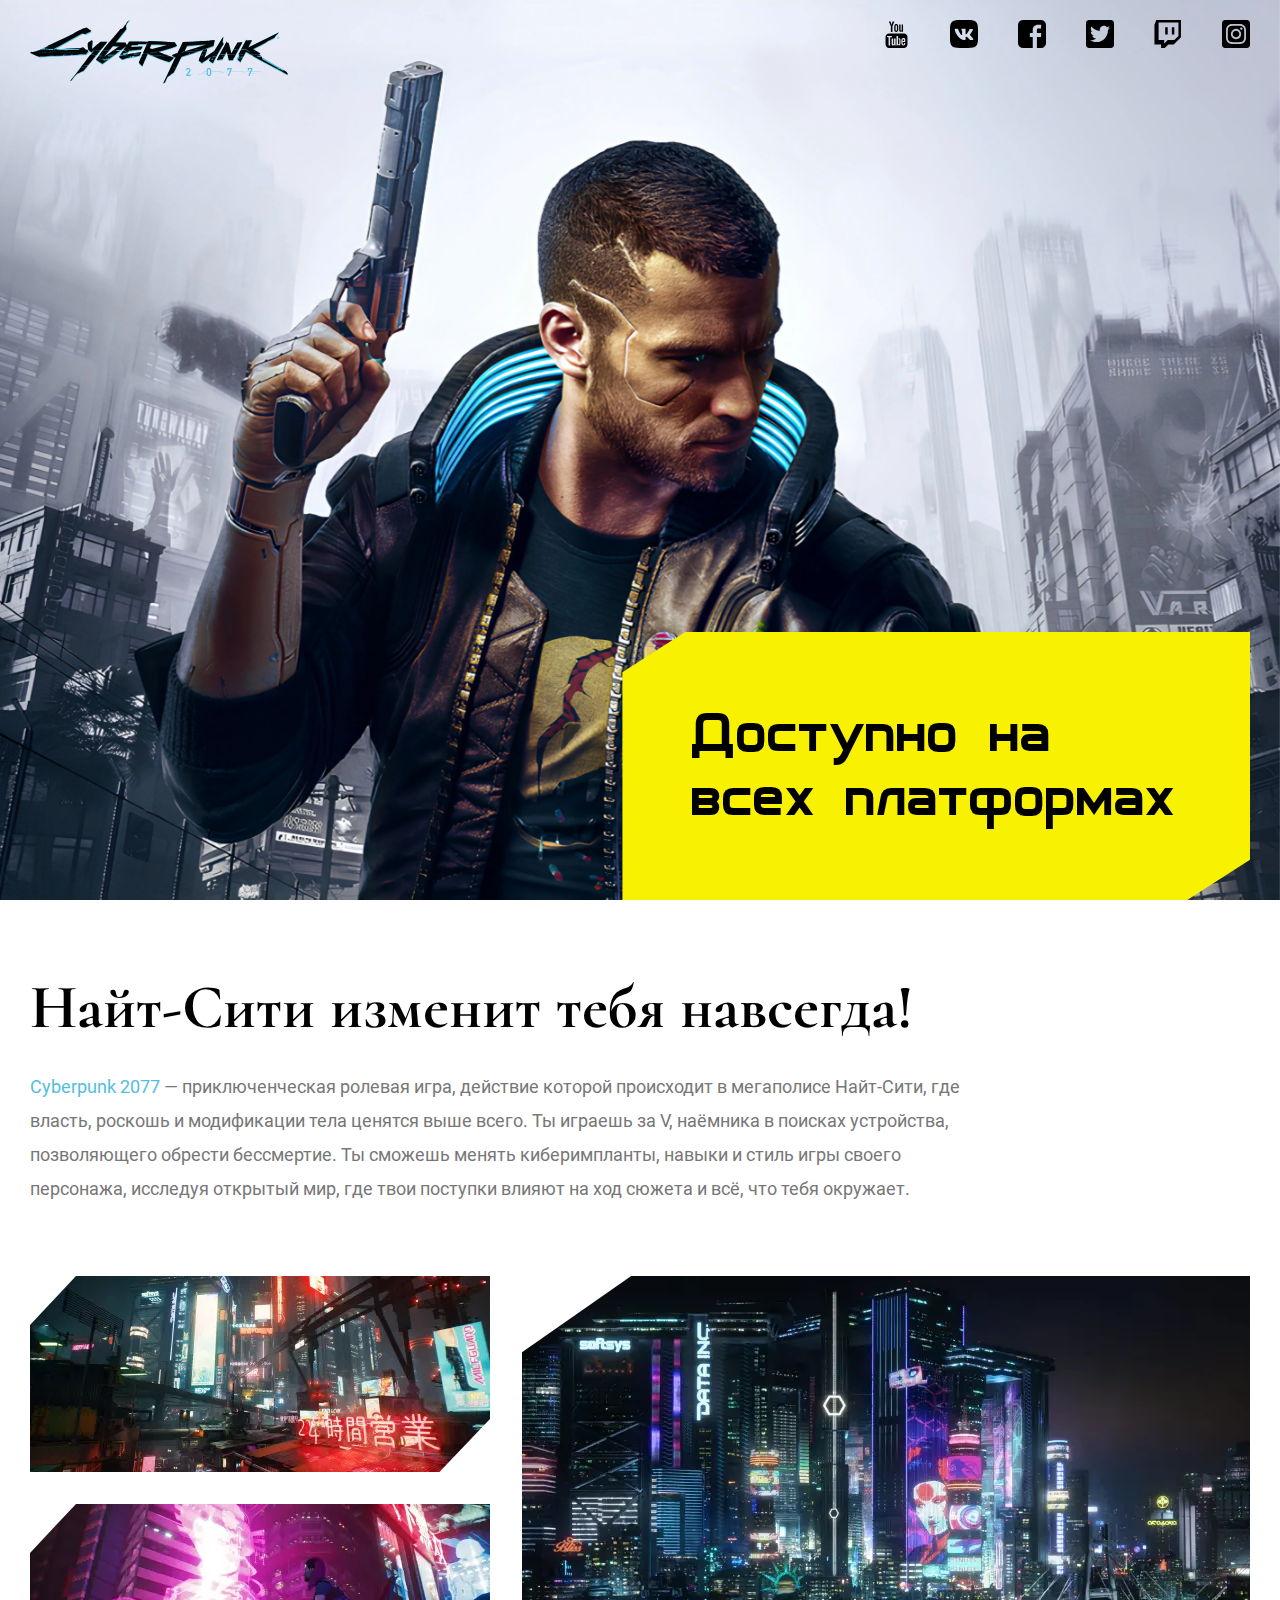
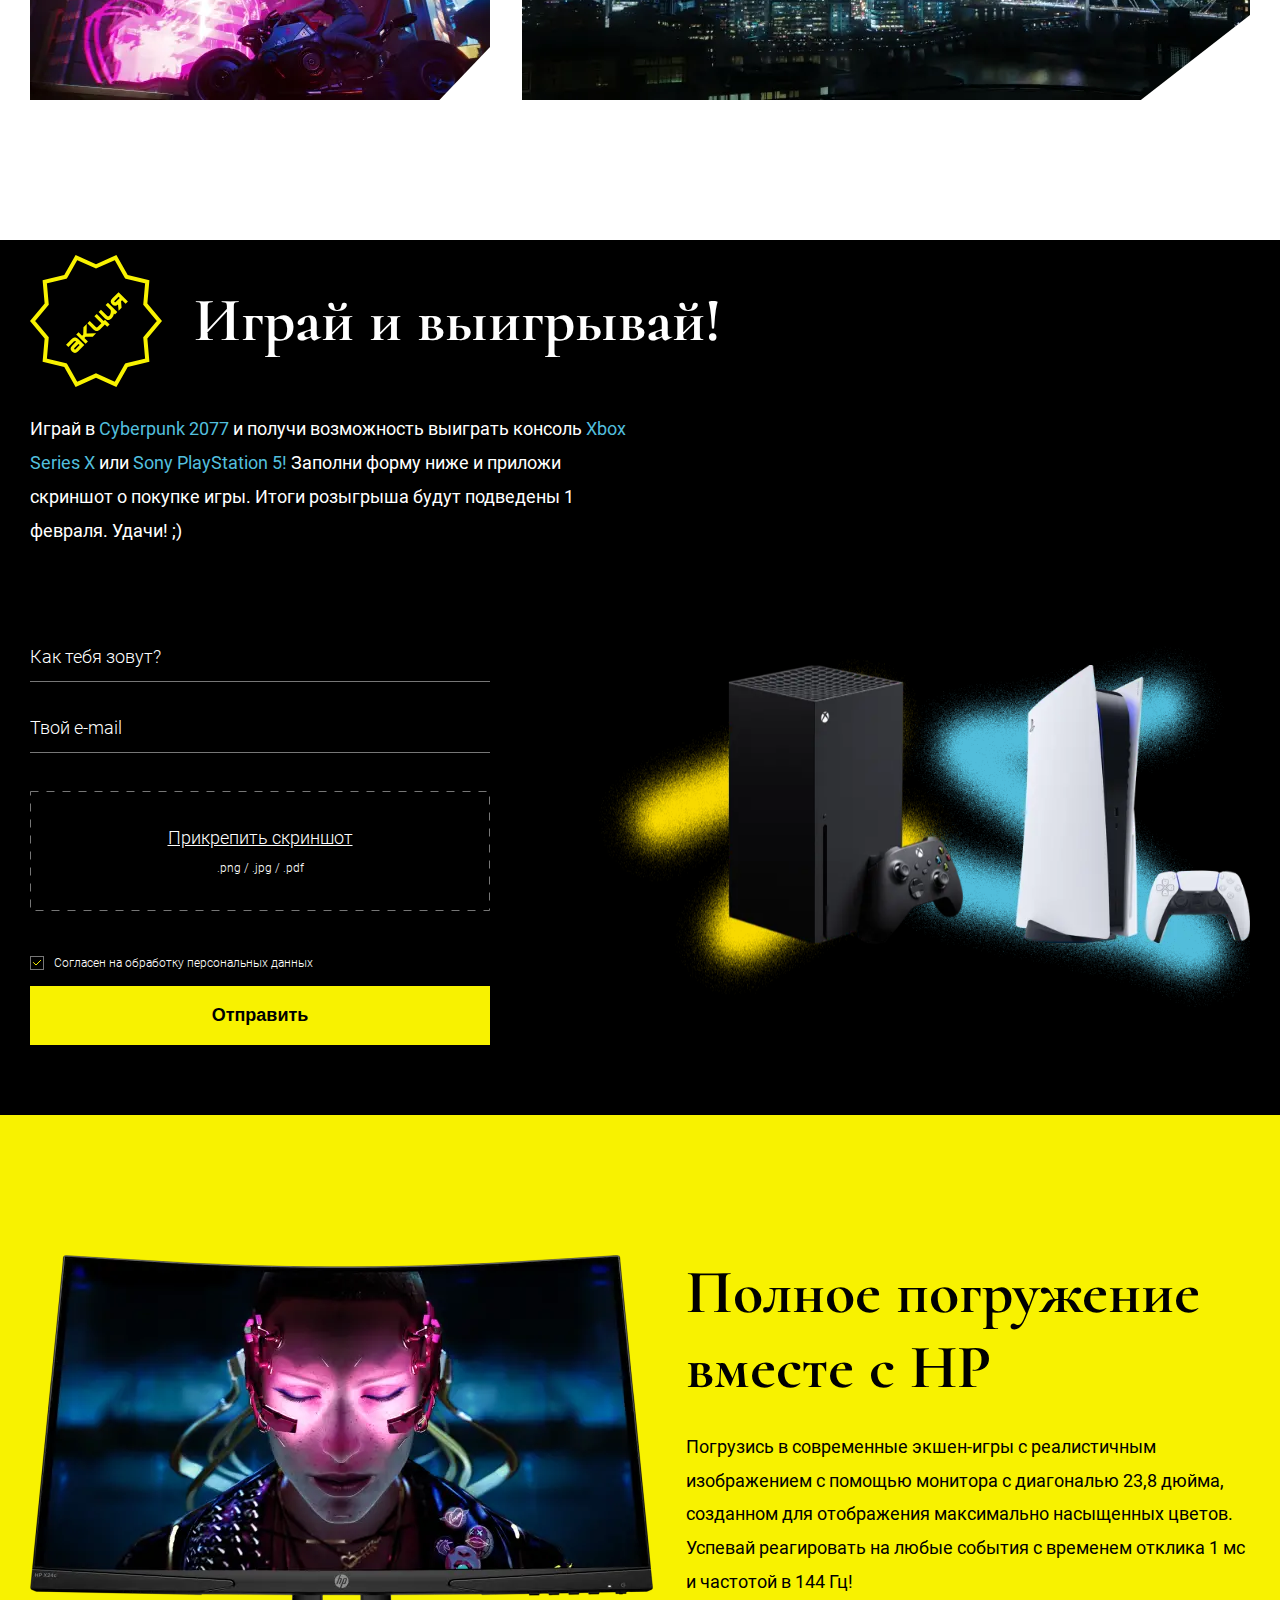
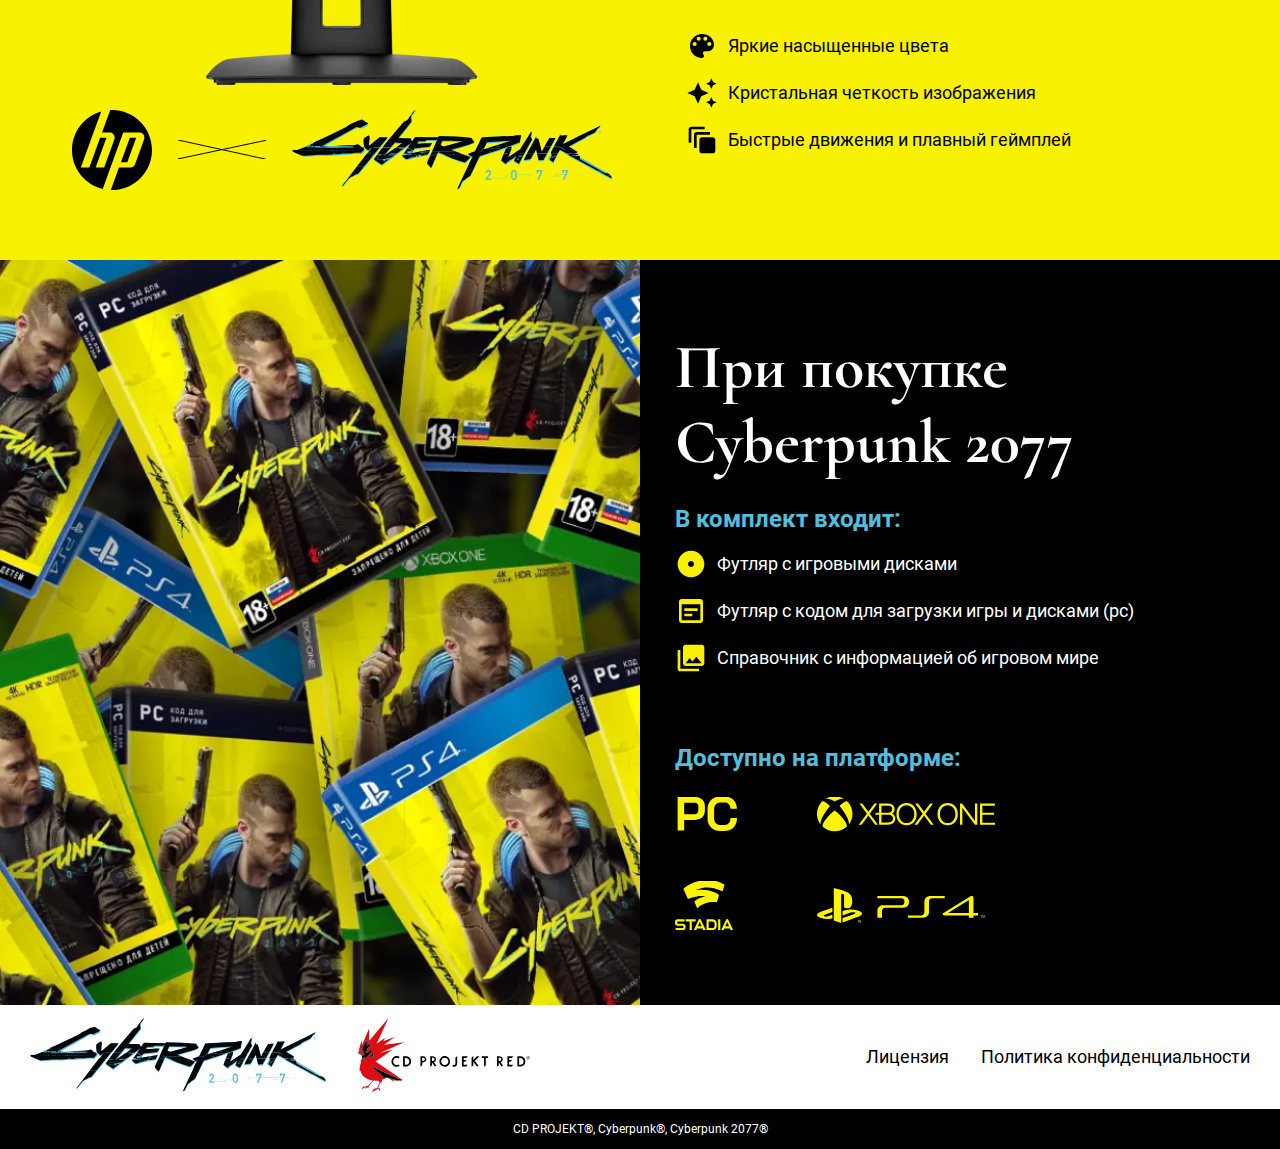
==== commit 2b1b31b9: "fix hp.svg" ====
--- a/index.html
+++ b/index.html
@@ -91,8 +91,6 @@
 				</li>
 			</ul>
 		</nav>
-		<!-- Разметка любой навигации по сойту -->
-		<!-- nav.menu__body>ul.menu__list>li.menu__item*3>a.menu__link[href="#"] -->
 	</div>
 </header>
 		
@@ -118,7 +116,6 @@
   <div class="container hero__container">
     <div class="hero__info info-hero" data-da=".hero, last, 720">
       <p class="info-hero__text">Доступно на всех платформах</p>
-      <!-- <button class="button info-hero__button button--black">Узнать больше</button> -->
     </div>
   </div>
 </section>
@@ -203,7 +200,7 @@
       <picture><source srcset="img/complect/monitor.webp" type="image/webp"><img class="complect__img-main" src="img/complect/monitor.png" width="624" height="430" alt="Монитор HP" title="Монитор HP"></picture>
 
       <div class="complect__img-icons">
-        <img class="complect__icon complect__icon--mark" src="img/complect/HP.svg" width="80" height="80" alt="Логотип HP">
+        <img class="complect__icon complect__icon--mark" src="img/complect/hp.svg" width="80" height="80" alt="Логотип HP">
         <img class="complect__icon complect__icon--and" src="img/complect/and.svg" width="90" height="19" alt="Объединяющий знак &">
         <img class="complect__icon complect__icon--logo" src="img/logo.svg" width="320" height="80" alt="Логотип Cyberpank 2077">
       </div>
@@ -233,8 +230,6 @@
           <p class="list__text complect__advantage-text">Быстрые движения и плавный геймплей</p>
         </li>
       </ul>
-
-      <!-- <a class="button button--black complect__button" href="/">Подробнее</a> -->
     </div>
   </div>
 </section>
